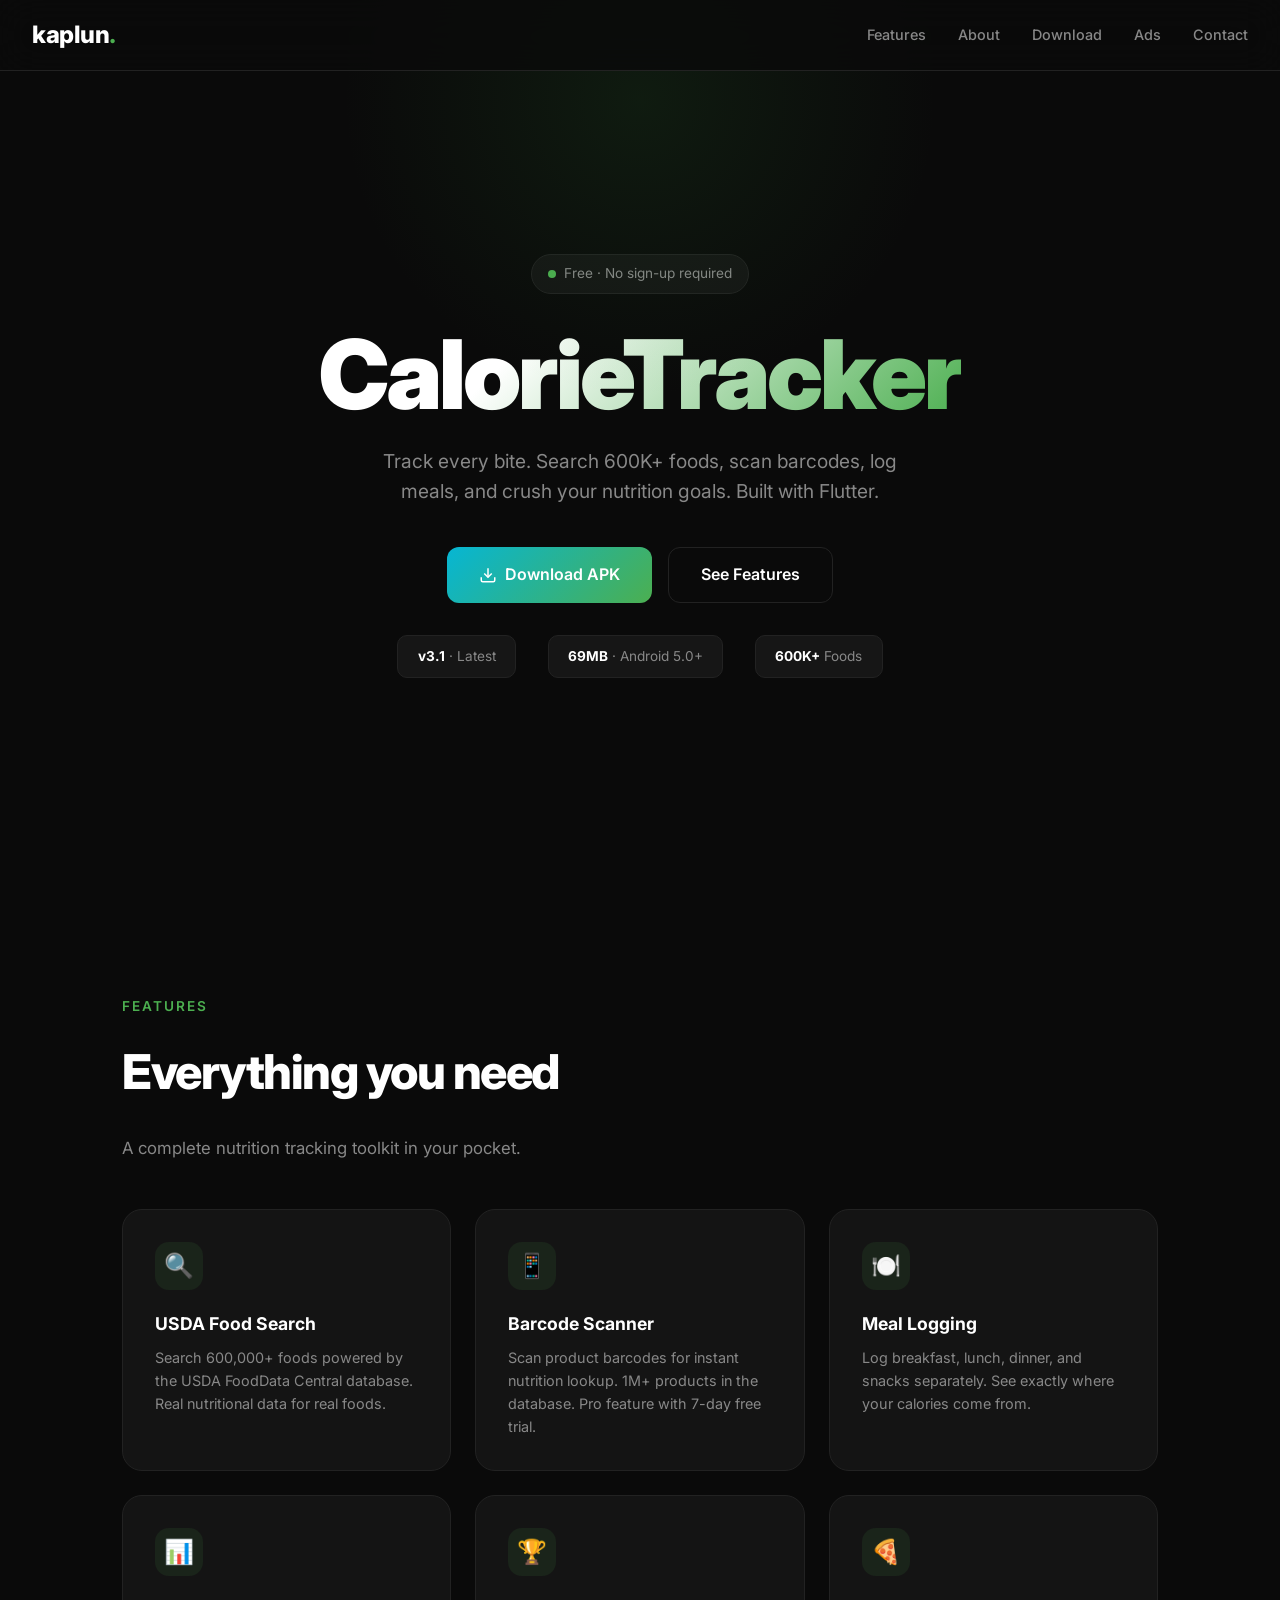
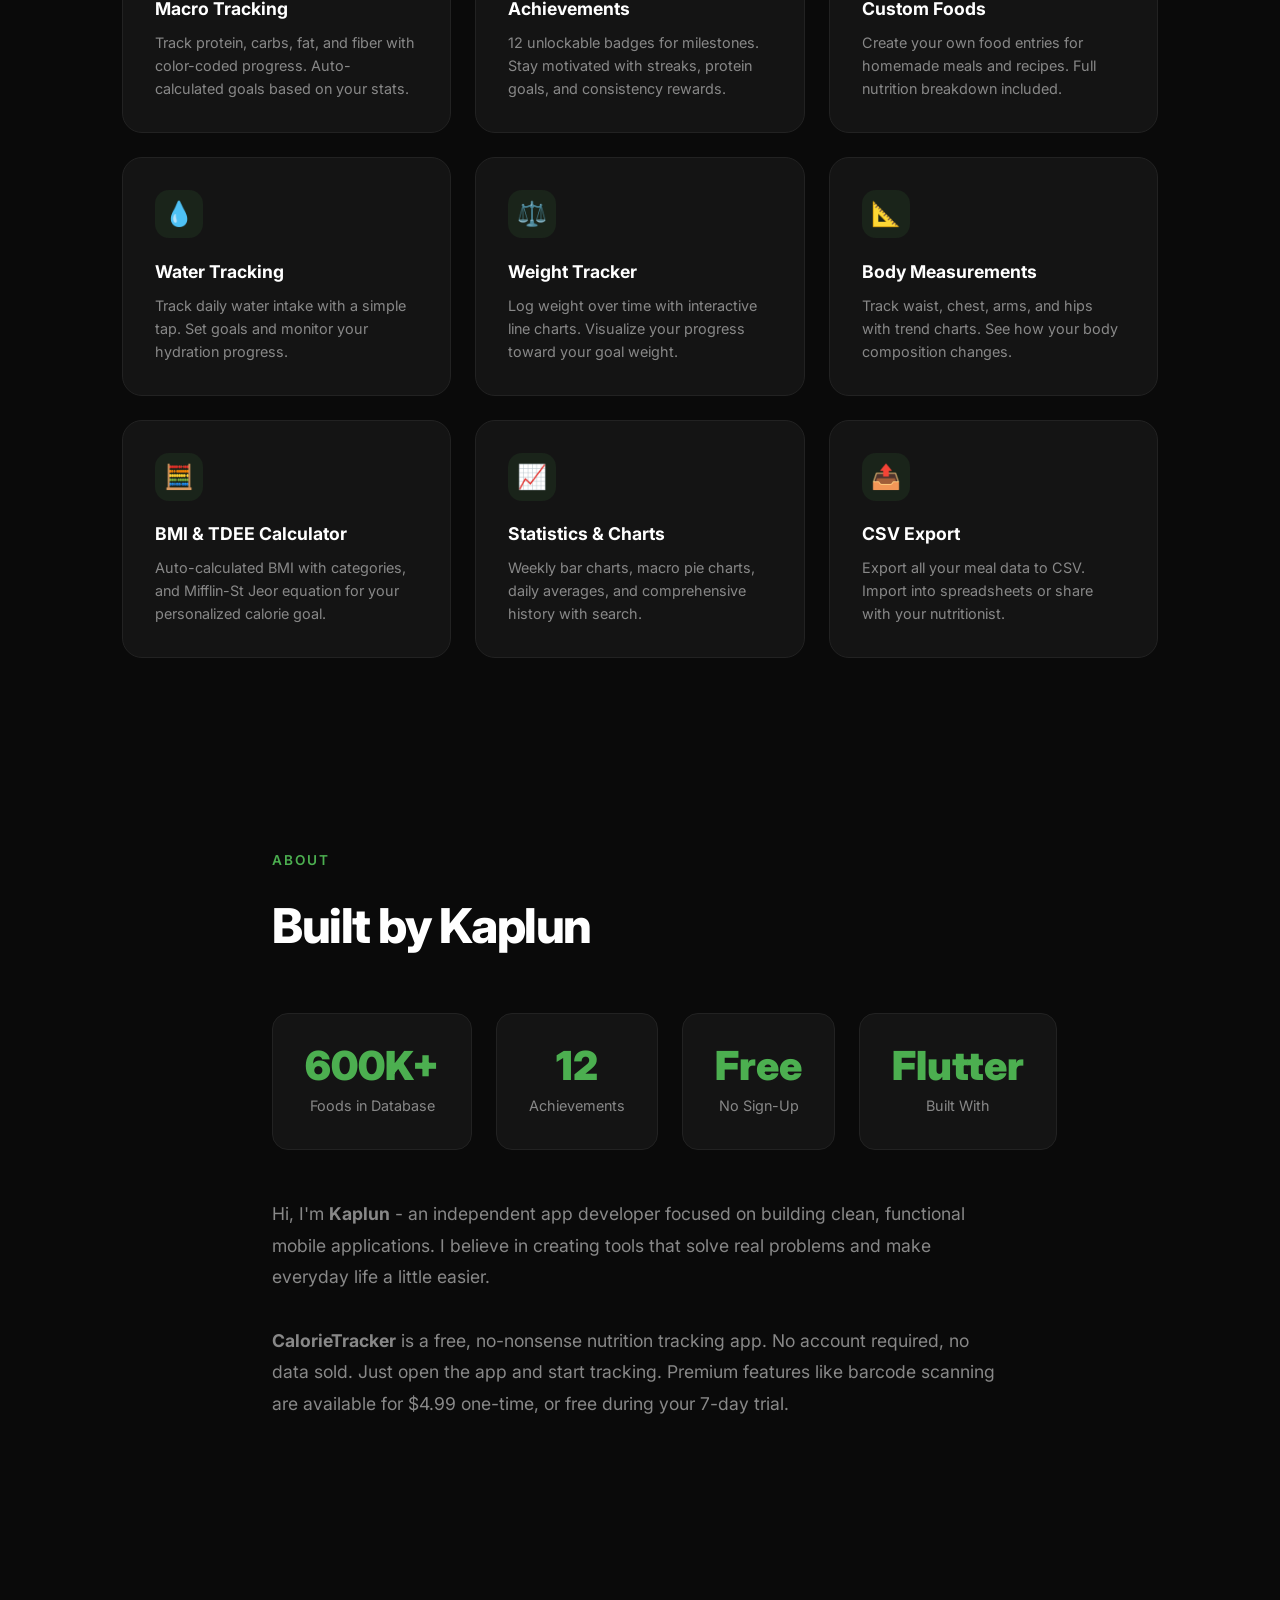
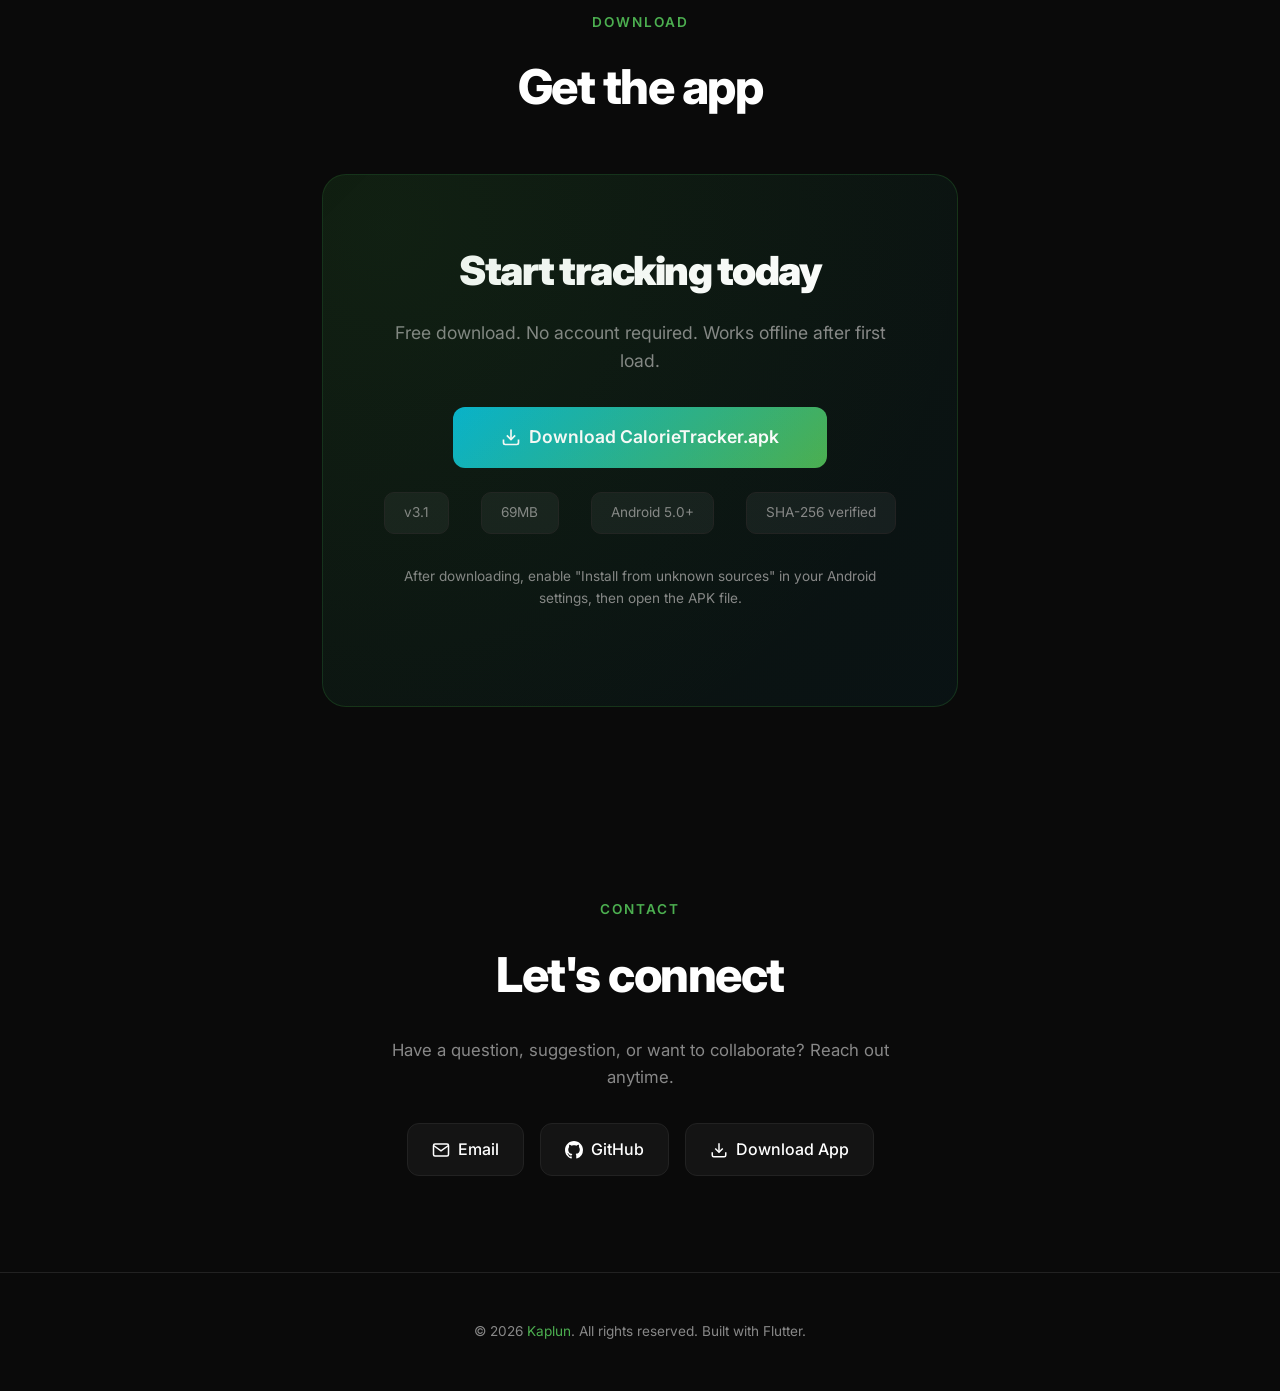
==== index.html @ 1091f4f9 "Add 5 animated ads: calorie ring, barcode scanner, food search, macros, full promo" ====
<!DOCTYPE html>
<html lang="en">
<head>
  <meta charset="UTF-8">
  <meta name="viewport" content="width=device-width, initial-scale=1.0">
  <title>CalorieTracker - Free Nutrition Tracker App</title>
  <meta name="description" content="Free calorie and nutrition tracking app. Search 600K+ foods, scan barcodes, log meals, track macros, and hit your fitness goals. Built with Flutter.">
  <meta name="keywords" content="calorie tracker, nutrition app, food tracker, macro tracker, fitness app, weight loss, USDA foods, barcode scanner">
  <meta property="og:title" content="CalorieTracker - Free Nutrition Tracker App">
  <meta property="og:description" content="Track every bite. Search 600K+ foods, scan barcodes, log meals, and hit your goals.">
  <meta property="og:type" content="website">
  <meta property="og:image" content="https://danielkaplun898-creator.github.io/og-image.png">
  <link rel="preconnect" href="https://fonts.googleapis.com">
  <link href="https://fonts.googleapis.com/css2?family=Inter:wght@300;400;500;600;700;800;900&display=swap" rel="stylesheet">
  <style>
    *, *::before, *::after { margin: 0; padding: 0; box-sizing: border-box; }
    :root { --green: #2E7D32; --green-light: #4CAF50; --bg: #0a0a0a; --bg-card: #141414; --text: #fff; --text-muted: #888; --border: #222; --cyan: #06B6D4; --amber: #F59E0B; --red: #EF4444; --purple: #8B5CF6; }
    html { scroll-behavior: smooth; }
    body { font-family: 'Inter', sans-serif; background: var(--bg); color: var(--text); line-height: 1.6; overflow-x: hidden; }
    nav { position: fixed; top: 0; width: 100%; z-index: 100; padding: 1rem 2rem; display: flex; justify-content: space-between; align-items: center; backdrop-filter: blur(20px); background: rgba(10,10,10,0.8); border-bottom: 1px solid var(--border); }
    .logo { font-size: 1.5rem; font-weight: 800; letter-spacing: -0.5px; color: var(--text); text-decoration: none; }
    .logo span { color: var(--green-light); }
    nav ul { list-style: none; display: flex; gap: 2rem; }
    nav ul a { color: var(--text-muted); text-decoration: none; font-size: 0.9rem; font-weight: 500; transition: color 0.2s; }
    nav ul a:hover { color: var(--text); }
    .hero { min-height: 100vh; display: flex; flex-direction: column; justify-content: center; align-items: center; text-align: center; padding: 6rem 2rem 4rem; position: relative; }
    .hero::before { content: ''; position: absolute; top: -200px; left: 50%; transform: translateX(-50%); width: 600px; height: 600px; background: radial-gradient(circle, rgba(46,125,50,0.15) 0%, transparent 70%); pointer-events: none; }
    .badge { display: inline-flex; align-items: center; gap: 0.5rem; padding: 0.5rem 1rem; border-radius: 100px; border: 1px solid var(--border); background: var(--bg-card); font-size: 0.85rem; color: var(--text-muted); margin-bottom: 2rem; }
    .badge .dot { width: 8px; height: 8px; background: var(--green-light); border-radius: 50%; animation: pulse 2s infinite; }
    @keyframes pulse { 0%, 100% { opacity: 1; } 50% { opacity: 0.4; } }
    .hero h1 { font-size: clamp(3rem, 8vw, 6rem); font-weight: 900; letter-spacing: -3px; line-height: 1; margin-bottom: 1.5rem; background: linear-gradient(135deg, #fff 30%, var(--green-light) 100%); -webkit-background-clip: text; -webkit-text-fill-color: transparent; background-clip: text; }
    .hero p { font-size: 1.2rem; color: var(--text-muted); max-width: 550px; margin-bottom: 2.5rem; }
    .btn-group { display: flex; gap: 1rem; flex-wrap: wrap; justify-content: center; }
    .btn { display: inline-flex; align-items: center; gap: 0.5rem; padding: 0.9rem 2rem; border-radius: 12px; font-size: 1rem; font-weight: 600; text-decoration: none; transition: all 0.2s; cursor: pointer; border: none; }
    .btn-primary { background: var(--green); color: white; }
    .btn-primary:hover { background: var(--green-light); transform: translateY(-2px); box-shadow: 0 8px 30px rgba(46,125,50,0.3); }
    .btn-outline { background: transparent; color: var(--text); border: 1px solid var(--border); }
    .btn-outline:hover { background: var(--bg-card); border-color: var(--text-muted); }
    .btn-cyan { background: linear-gradient(135deg, var(--cyan), var(--green-light)); color: white; }
    .btn-cyan:hover { transform: translateY(-2px); box-shadow: 0 8px 30px rgba(6,182,212,0.3); }
    section { padding: 6rem 2rem; }
    .section-title { font-size: 0.85rem; font-weight: 600; text-transform: uppercase; letter-spacing: 2px; color: var(--green-light); margin-bottom: 1rem; }
    .section-heading { font-size: clamp(2rem, 5vw, 3rem); font-weight: 800; letter-spacing: -1.5px; margin-bottom: 1.5rem; }
    .section-desc { color: var(--text-muted); max-width: 600px; font-size: 1.05rem; }
    #features { max-width: 1100px; margin: 0 auto; }
    .features-grid { display: grid; grid-template-columns: repeat(auto-fit, minmax(280px, 1fr)); gap: 1.5rem; margin-top: 3rem; }
    .feature-card { background: var(--bg-card); border: 1px solid var(--border); border-radius: 20px; padding: 2rem; transition: all 0.3s; position: relative; overflow: hidden; }
    .feature-card:hover { border-color: var(--green); transform: translateY(-4px); box-shadow: 0 20px 40px rgba(0,0,0,0.3); }
    .feature-card::before { content: ''; position: absolute; top: 0; left: 0; right: 0; height: 3px; background: linear-gradient(90deg, var(--green), var(--cyan)); opacity: 0; transition: opacity 0.3s; }
    .feature-card:hover::before { opacity: 1; }
    .feature-icon { width: 48px; height: 48px; background: rgba(76,175,80,0.1); border-radius: 14px; display: flex; align-items: center; justify-content: center; font-size: 24px; margin-bottom: 1.2rem; }
    .feature-card h3 { font-size: 1.1rem; font-weight: 700; margin-bottom: 0.5rem; }
    .feature-card p { color: var(--text-muted); font-size: 0.9rem; line-height: 1.6; }
    .app-card { display: grid; grid-template-columns: 1fr 1fr; gap: 4rem; align-items: center; margin-top: 3rem; max-width: 1100px; margin-left: auto; margin-right: auto; }
    .app-info h3 { font-size: 2.2rem; font-weight: 800; letter-spacing: -1px; margin-bottom: 1rem; }
    .app-info p { color: var(--text-muted); margin-bottom: 1.5rem; font-size: 1.05rem; line-height: 1.7; }
    .feature-list { list-style: none; margin-bottom: 2rem; }
    .feature-list li { display: flex; align-items: center; gap: 0.75rem; padding: 0.5rem 0; color: var(--text-muted); font-size: 0.95rem; }
    .feature-list li .check { width: 22px; height: 22px; background: rgba(46,125,50,0.15); border-radius: 6px; display: flex; align-items: center; justify-content: center; color: var(--green-light); font-size: 0.75rem; flex-shrink: 0; }
    .app-mockup { background: var(--bg-card); border: 1px solid var(--border); border-radius: 24px; padding: 2rem; display: flex; justify-content: center; align-items: center; min-height: 400px; position: relative; overflow: hidden; }
    .phone-frame { width: 220px; height: 440px; background: #1a1a1a; border-radius: 28px; border: 3px solid #333; padding: 12px; position: relative; overflow: hidden; }
    .phone-screen { width: 100%; height: 100%; background: linear-gradient(160deg, #0d2818 0%, #050A0F 100%); border-radius: 18px; display: flex; flex-direction: column; padding: 16px 14px; overflow: hidden; }
    .phone-header { text-align: center; margin-bottom: 12px; }
    .phone-header .greeting { font-size: 10px; color: #888; }
    .phone-header .title { font-size: 16px; font-weight: 800; margin-top: 2px; }
    .phone-ring { width: 110px; height: 110px; border-radius: 50%; border: 8px solid #2a2a2a; border-top-color: var(--green-light); border-right-color: var(--green-light); margin: 0 auto 12px; display: flex; flex-direction: column; align-items: center; justify-content: center; position: relative; }
    .phone-ring::after { content: ''; position: absolute; inset: -8px; border-radius: 50%; border: 8px solid transparent; border-top-color: var(--green); border-right-color: var(--green); transform: rotate(45deg); }
    .ring-cal { font-size: 22px; font-weight: 900; color: white; }
    .ring-label { font-size: 8px; color: #888; }
    .phone-macros { display: flex; gap: 6px; margin-bottom: 12px; }
    .macro-pill { flex: 1; background: rgba(255,255,255,0.06); border-radius: 10px; padding: 8px 6px; text-align: center; backdrop-filter: blur(10px); }
    .macro-pill .val { font-size: 13px; font-weight: 700; }
    .macro-pill .lbl { font-size: 7px; color: #888; margin-top: 2px; }
    .macro-pill.protein .val { color: #4FC3F7; }
    .macro-pill.carbs .val { color: #FFB74D; }
    .macro-pill.fat .val { color: #EF5350; }
    .phone-meals { flex: 1; display: flex; flex-direction: column; gap: 6px; }
    .meal-item { background: rgba(255,255,255,0.06); border-radius: 10px; padding: 8px 10px; display: flex; justify-content: space-between; align-items: center; backdrop-filter: blur(10px); }
    .meal-item .meal-name { font-size: 10px; font-weight: 600; }
    .meal-item .meal-cal { font-size: 10px; color: #888; }
    .meal-item .meal-icon { font-size: 12px; margin-right: 6px; }
    #about { max-width: 800px; margin: 0 auto; }
    .about-grid { display: grid; grid-template-columns: repeat(4, 1fr); gap: 1.5rem; margin-top: 3rem; }
    .stat-card { background: var(--bg-card); border: 1px solid var(--border); border-radius: 16px; padding: 2rem; text-align: center; }
    .stat-card .number { font-size: 2.5rem; font-weight: 900; color: var(--green-light); line-height: 1; }
    .stat-card .label { color: var(--text-muted); font-size: 0.9rem; margin-top: 0.5rem; }
    .about-text { margin-top: 3rem; color: var(--text-muted); font-size: 1.1rem; line-height: 1.8; }
    #download { text-align: center; max-width: 700px; margin: 0 auto; }
    .download-card { background: linear-gradient(135deg, rgba(46,125,50,0.1), rgba(6,182,212,0.05)); border: 1px solid rgba(46,125,50,0.3); border-radius: 24px; padding: 4rem 3rem; margin-top: 3rem; position: relative; overflow: hidden; }
    .download-card::before { content: ''; position: absolute; top: -50%; left: -50%; width: 200%; height: 200%; background: radial-gradient(circle at 30% 30%, rgba(46,125,50,0.1), transparent 50%); pointer-events: none; }
    .download-card h2 { font-size: 2.5rem; font-weight: 900; letter-spacing: -1.5px; margin-bottom: 1rem; }
    .download-card p { color: var(--text-muted); font-size: 1.1rem; margin-bottom: 2rem; max-width: 500px; margin-left: auto; margin-right: auto; }
    .version-info { display: flex; gap: 2rem; justify-content: center; margin-top: 2rem; flex-wrap: wrap; }
    .version-tag { background: rgba(255,255,255,0.05); border: 1px solid var(--border); border-radius: 10px; padding: 0.6rem 1.2rem; font-size: 0.85rem; color: var(--text-muted); }
    .version-tag strong { color: var(--text); }
    #contact { max-width: 600px; margin: 0 auto; text-align: center; }
    .contact-links { display: flex; gap: 1rem; justify-content: center; margin-top: 2rem; flex-wrap: wrap; }
    .contact-link { display: inline-flex; align-items: center; gap: 0.5rem; padding: 0.8rem 1.5rem; background: var(--bg-card); border: 1px solid var(--border); border-radius: 12px; color: var(--text); text-decoration: none; font-weight: 500; transition: all 0.2s; }
    .contact-link:hover { background: var(--bg-card-hover); border-color: var(--green); transform: translateY(-2px); }
    footer { text-align: center; padding: 3rem 2rem; border-top: 1px solid var(--border); color: var(--text-muted); font-size: 0.85rem; }
    footer a { color: var(--green-light); text-decoration: none; }
    @media (max-width: 768px) { nav ul { display: none; } .app-card { grid-template-columns: 1fr; gap: 2rem; } .about-grid { grid-template-columns: repeat(2, 1fr); } .features-grid { grid-template-columns: 1fr; } }
  </style>
</head>
<body>
  <nav>
    <a href="#" class="logo">kaplun<span>.</span></a>
    <ul>
      <li><a href="#features">Features</a></li>
      <li><a href="#about">About</a></li>
      <li><a href="#download">Download</a></li>
      <li><a href="ads.html">Ads</a></li>
      <li><a href="#contact">Contact</a></li>
    </ul>
  </nav>

  <section class="hero">
    <div class="badge">
      <span class="dot"></span>
      Free &middot; No sign-up required
    </div>
    <h1>CalorieTracker</h1>
    <p>Track every bite. Search 600K+ foods, scan barcodes, log meals, and crush your nutrition goals. Built with Flutter.</p>
    <div class="btn-group">
      <a href="CalorieTracker.apk" class="btn btn-cyan">
        <svg width="18" height="18" fill="none" stroke="currentColor" stroke-width="2" viewBox="0 0 24 24"><path d="M21 15v4a2 2 0 01-2 2H5a2 2 0 01-2-2v-4"/><polyline points="7 10 12 15 17 10"/><line x1="12" y1="15" x2="12" y2="3"/></svg>
        Download APK
      </a>
      <a href="#features" class="btn btn-outline">See Features</a>
    </div>
    <div class="version-info">
      <div class="version-tag"><strong>v3.1</strong> &middot; Latest</div>
      <div class="version-tag"><strong>69MB</strong> &middot; Android 5.0+</div>
      <div class="version-tag"><strong>600K+</strong> Foods</div>
    </div>
  </section>

  <section id="features">
    <div class="section-title">Features</div>
    <div class="section-heading">Everything you need</div>
    <div class="section-desc">A complete nutrition tracking toolkit in your pocket.</div>

    <div class="features-grid">
      <div class="feature-card">
        <div class="feature-icon">🔍</div>
        <h3>USDA Food Search</h3>
        <p>Search 600,000+ foods powered by the USDA FoodData Central database. Real nutritional data for real foods.</p>
      </div>
      <div class="feature-card">
        <div class="feature-icon">📱</div>
        <h3>Barcode Scanner</h3>
        <p>Scan product barcodes for instant nutrition lookup. 1M+ products in the database. Pro feature with 7-day free trial.</p>
      </div>
      <div class="feature-card">
        <div class="feature-icon">🍽️</div>
        <h3>Meal Logging</h3>
        <p>Log breakfast, lunch, dinner, and snacks separately. See exactly where your calories come from.</p>
      </div>
      <div class="feature-card">
        <div class="feature-icon">📊</div>
        <h3>Macro Tracking</h3>
        <p>Track protein, carbs, fat, and fiber with color-coded progress. Auto-calculated goals based on your stats.</p>
      </div>
      <div class="feature-card">
        <div class="feature-icon">🏆</div>
        <h3>Achievements</h3>
        <p>12 unlockable badges for milestones. Stay motivated with streaks, protein goals, and consistency rewards.</p>
      </div>
      <div class="feature-card">
        <div class="feature-icon">🍕</div>
        <h3>Custom Foods</h3>
        <p>Create your own food entries for homemade meals and recipes. Full nutrition breakdown included.</p>
      </div>
      <div class="feature-card">
        <div class="feature-icon">💧</div>
        <h3>Water Tracking</h3>
        <p>Track daily water intake with a simple tap. Set goals and monitor your hydration progress.</p>
      </div>
      <div class="feature-card">
        <div class="feature-icon">⚖️</div>
        <h3>Weight Tracker</h3>
        <p>Log weight over time with interactive line charts. Visualize your progress toward your goal weight.</p>
      </div>
      <div class="feature-card">
        <div class="feature-icon">📐</div>
        <h3>Body Measurements</h3>
        <p>Track waist, chest, arms, and hips with trend charts. See how your body composition changes.</p>
      </div>
      <div class="feature-card">
        <div class="feature-icon">🧮</div>
        <h3>BMI & TDEE Calculator</h3>
        <p>Auto-calculated BMI with categories, and Mifflin-St Jeor equation for your personalized calorie goal.</p>
      </div>
      <div class="feature-card">
        <div class="feature-icon">📈</div>
        <h3>Statistics & Charts</h3>
        <p>Weekly bar charts, macro pie charts, daily averages, and comprehensive history with search.</p>
      </div>
      <div class="feature-card">
        <div class="feature-icon">📤</div>
        <h3>CSV Export</h3>
        <p>Export all your meal data to CSV. Import into spreadsheets or share with your nutritionist.</p>
      </div>
    </div>
  </section>

  <section id="about">
    <div class="section-title">About</div>
    <div class="section-heading">Built by Kaplun</div>

    <div class="about-grid">
      <div class="stat-card">
        <div class="number">600K+</div>
        <div class="label">Foods in Database</div>
      </div>
      <div class="stat-card">
        <div class="number">12</div>
        <div class="label">Achievements</div>
      </div>
      <div class="stat-card">
        <div class="number">Free</div>
        <div class="label">No Sign-Up</div>
      </div>
      <div class="stat-card">
        <div class="number">Flutter</div>
        <div class="label">Built With</div>
      </div>
    </div>

    <div class="about-text">
      <p>Hi, I'm <strong>Kaplun</strong> - an independent app developer focused on building clean, functional mobile applications. I believe in creating tools that solve real problems and make everyday life a little easier.</p>
      <br>
      <p><strong>CalorieTracker</strong> is a free, no-nonsense nutrition tracking app. No account required, no data sold. Just open the app and start tracking. Premium features like barcode scanning are available for $4.99 one-time, or free during your 7-day trial.</p>
    </div>
  </section>

  <section id="download">
    <div class="section-title">Download</div>
    <div class="section-heading">Get the app</div>

    <div class="download-card">
      <h2>Start tracking today</h2>
      <p>Free download. No account required. Works offline after first load.</p>
      <div class="btn-group" style="justify-content: center;">
        <a href="CalorieTracker.apk" class="btn btn-cyan" style="font-size: 1.1rem; padding: 1rem 3rem;">
          <svg width="20" height="20" fill="none" stroke="currentColor" stroke-width="2" viewBox="0 0 24 24"><path d="M21 15v4a2 2 0 01-2 2H5a2 2 0 01-2-2v-4"/><polyline points="7 10 12 15 17 10"/><line x1="12" y1="15" x2="12" y2="3"/></svg>
          Download CalorieTracker.apk
        </a>
      </div>
      <div class="version-info" style="margin-top: 1.5rem;">
        <div class="version-tag">v3.1</div>
        <div class="version-tag">69MB</div>
        <div class="version-tag">Android 5.0+</div>
        <div class="version-tag">SHA-256 verified</div>
      </div>
      <p style="margin-top: 2rem; font-size: 0.85rem;">After downloading, enable "Install from unknown sources" in your Android settings, then open the APK file.</p>
    </div>
  </section>

  <section id="contact">
    <div class="section-title">Contact</div>
    <div class="section-heading">Let's connect</div>
    <div class="section-desc" style="margin: 0 auto 1rem;">Have a question, suggestion, or want to collaborate? Reach out anytime.</div>

    <div class="contact-links">
      <a href="mailto:hello@kaplun.dev" class="contact-link">
        <svg width="18" height="18" fill="none" stroke="currentColor" stroke-width="2" viewBox="0 0 24 24"><path d="M4 4h16c1.1 0 2 .9 2 2v12c0 1.1-.9 2-2 2H4c-1.1 0-2-.9-2-2V6c0-1.1.9-2 2-2z"/><polyline points="22,6 12,13 2,6"/></svg>
        Email
      </a>
      <a href="https://github.com/danielkaplun898-creator/danielkaplun898-creator.github.io" class="contact-link" target="_blank">
        <svg width="18" height="18" fill="currentColor" viewBox="0 0 24 24"><path d="M12 0C5.37 0 0 5.37 0 12c0 5.31 3.435 9.795 8.205 11.385.6.105.825-.255.825-.57 0-.285-.015-1.23-.015-2.235-3.015.555-3.795-.735-4.035-1.41-.135-.345-.72-1.41-1.23-1.695-.42-.225-1.02-.78-.015-.795.945-.015 1.62.87 1.845 1.23 1.08 1.815 2.805 1.305 3.495.99.105-.78.42-1.305.765-1.605-2.67-.3-5.46-1.335-5.46-5.925 0-1.305.465-2.385 1.23-3.225-.12-.3-.54-1.53.12-3.18 0 0 1.005-.315 3.3 1.23.96-.27 1.98-.405 3-.405s2.04.135 3 .405c2.295-1.56 3.3-1.23 3.3-1.23.66 1.65.24 2.88.12 3.18.765.84 1.23 1.905 1.23 3.225 0 4.605-2.805 5.625-5.475 5.925.435.375.81 1.095.81 2.22 0 1.605-.015 2.895-.015 3.3 0 .315.225.69.825.57A12.02 12.02 0 0024 12c0-6.63-5.37-12-12-12z"/></svg>
        GitHub
      </a>
      <a href="CalorieTracker.apk" class="contact-link">
        <svg width="18" height="18" fill="none" stroke="currentColor" stroke-width="2" viewBox="0 0 24 24"><path d="M21 15v4a2 2 0 01-2 2H5a2 2 0 01-2-2v-4"/><polyline points="7 10 12 15 17 10"/><line x1="12" y1="15" x2="12" y2="3"/></svg>
        Download App
      </a>
    </div>
  </section>

  <footer>
    <p>&copy; 2026 <a href="#">Kaplun</a>. All rights reserved. Built with Flutter.</p>
  </footer>

  <script>
    document.querySelectorAll('a[href^="#"]').forEach(anchor => {
      anchor.addEventListener('click', function (e) {
        e.preventDefault();
        document.querySelector(this.getAttribute('href')).scrollIntoView({ behavior: 'smooth' });
      });
    });
    const observer = new IntersectionObserver((entries) => {
      entries.forEach(entry => {
        if (entry.isIntersecting) {
          entry.target.style.opacity = '1';
          entry.target.style.transform = 'translateY(0)';
        }
      });
    }, { threshold: 0.1 });
    document.querySelectorAll('.feature-card, .app-card, .stat-card, .about-text, .download-card, .contact-links').forEach(el => {
      el.style.opacity = '0';
      el.style.transform = 'translateY(30px)';
      el.style.transition = 'all 0.6s ease-out';
      observer.observe(el);
    });
  </script>
</body>
</html>
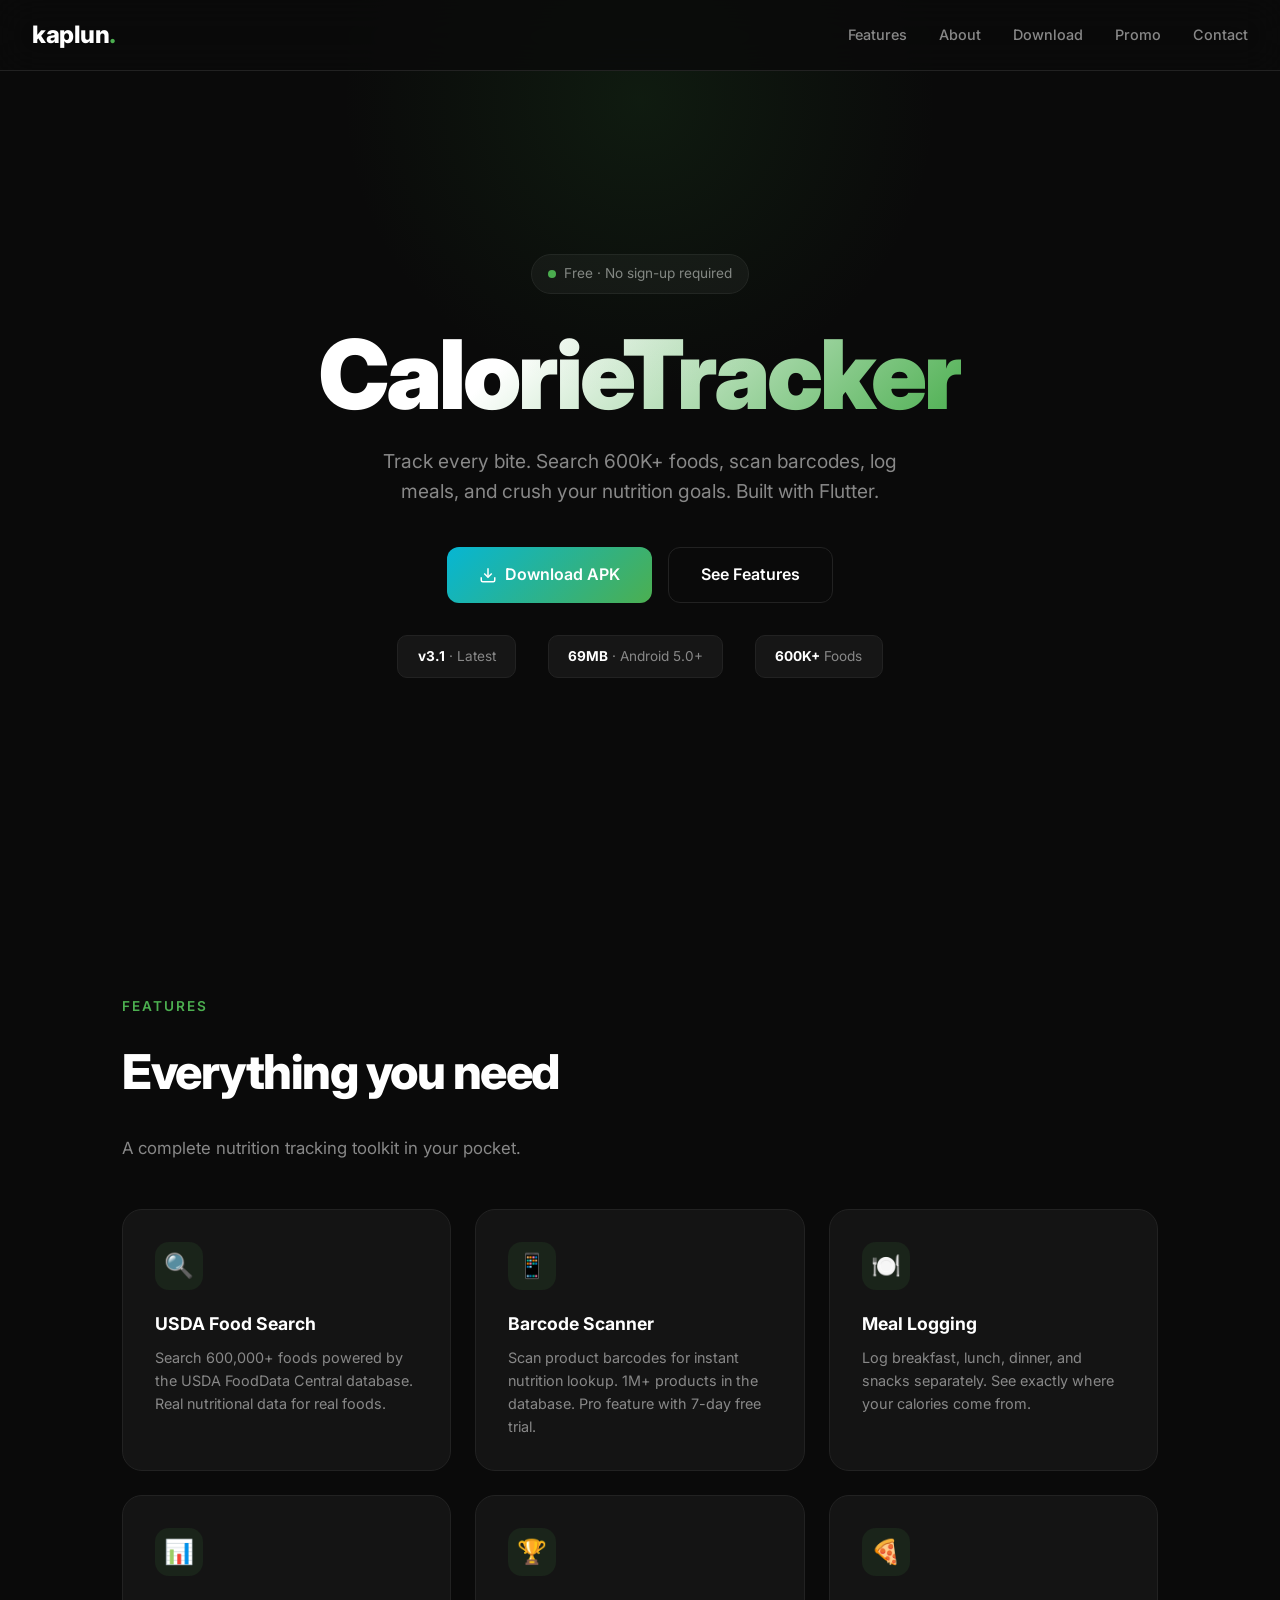
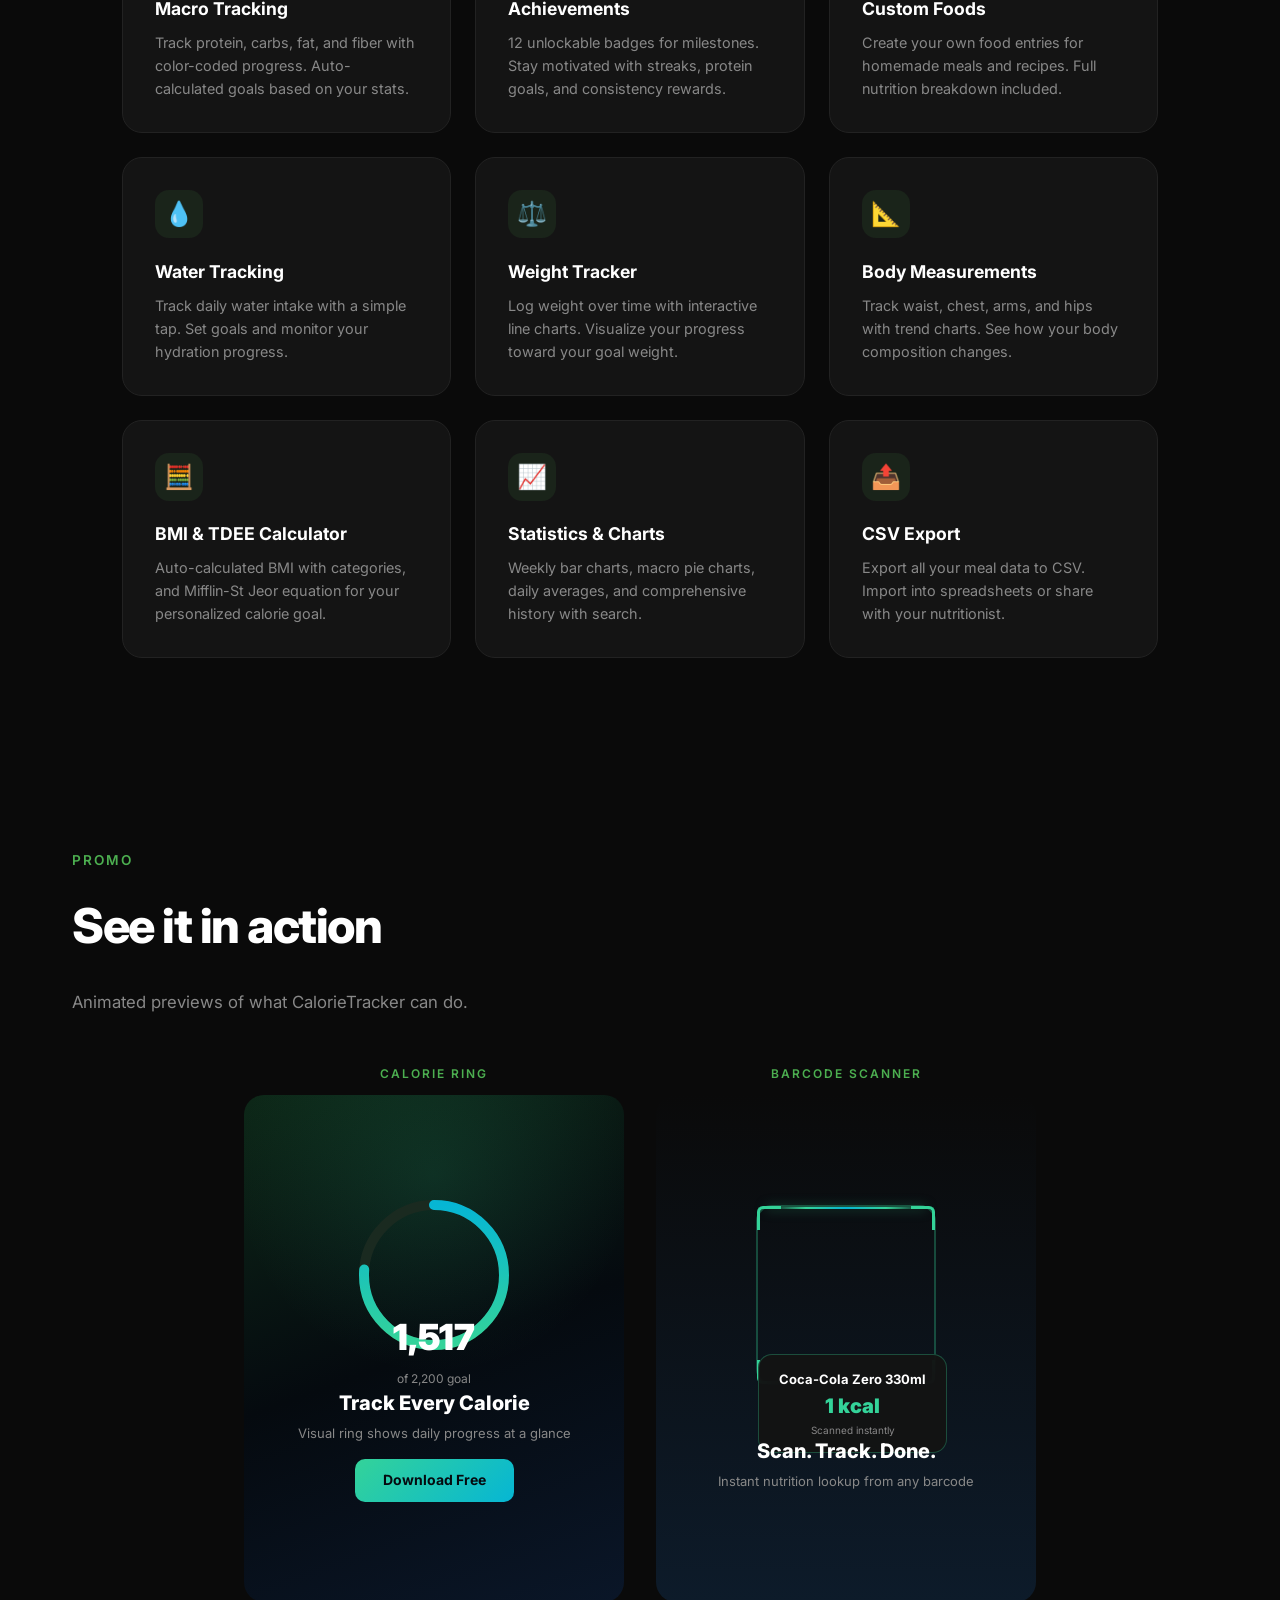
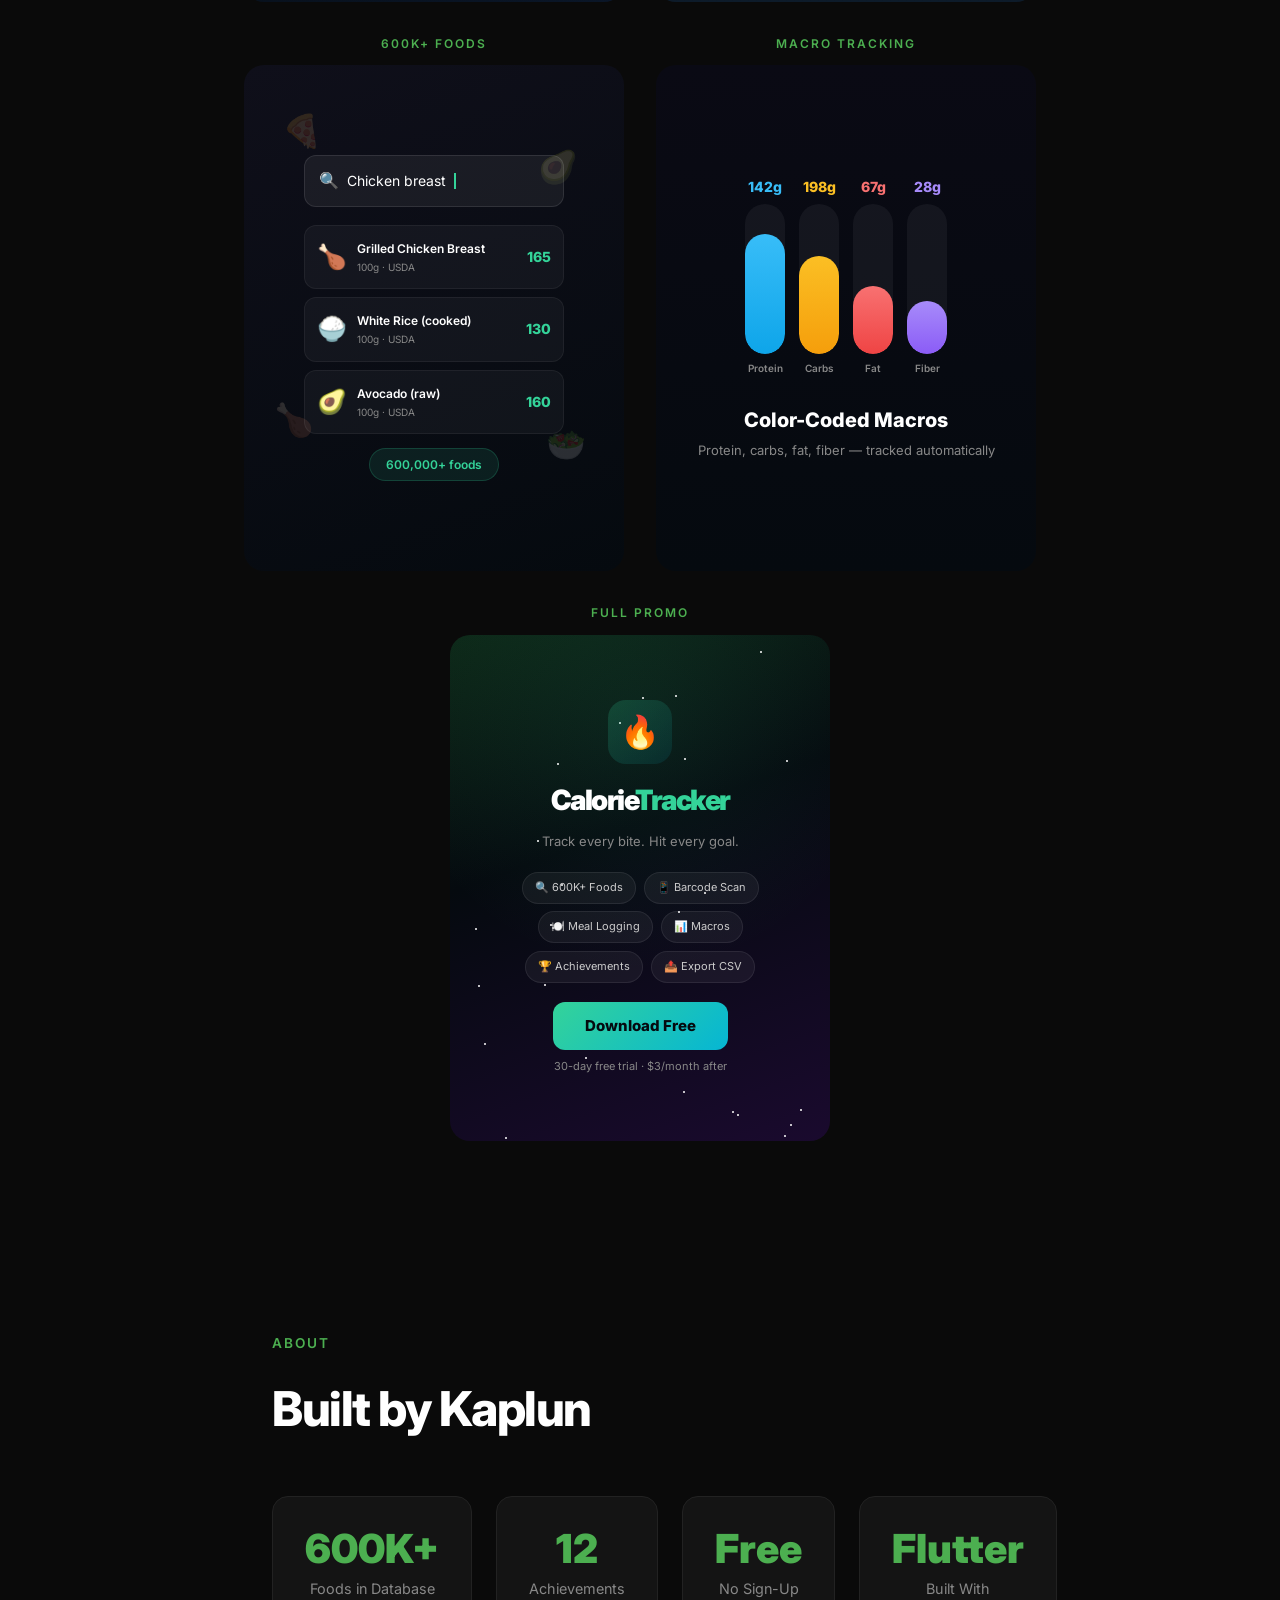
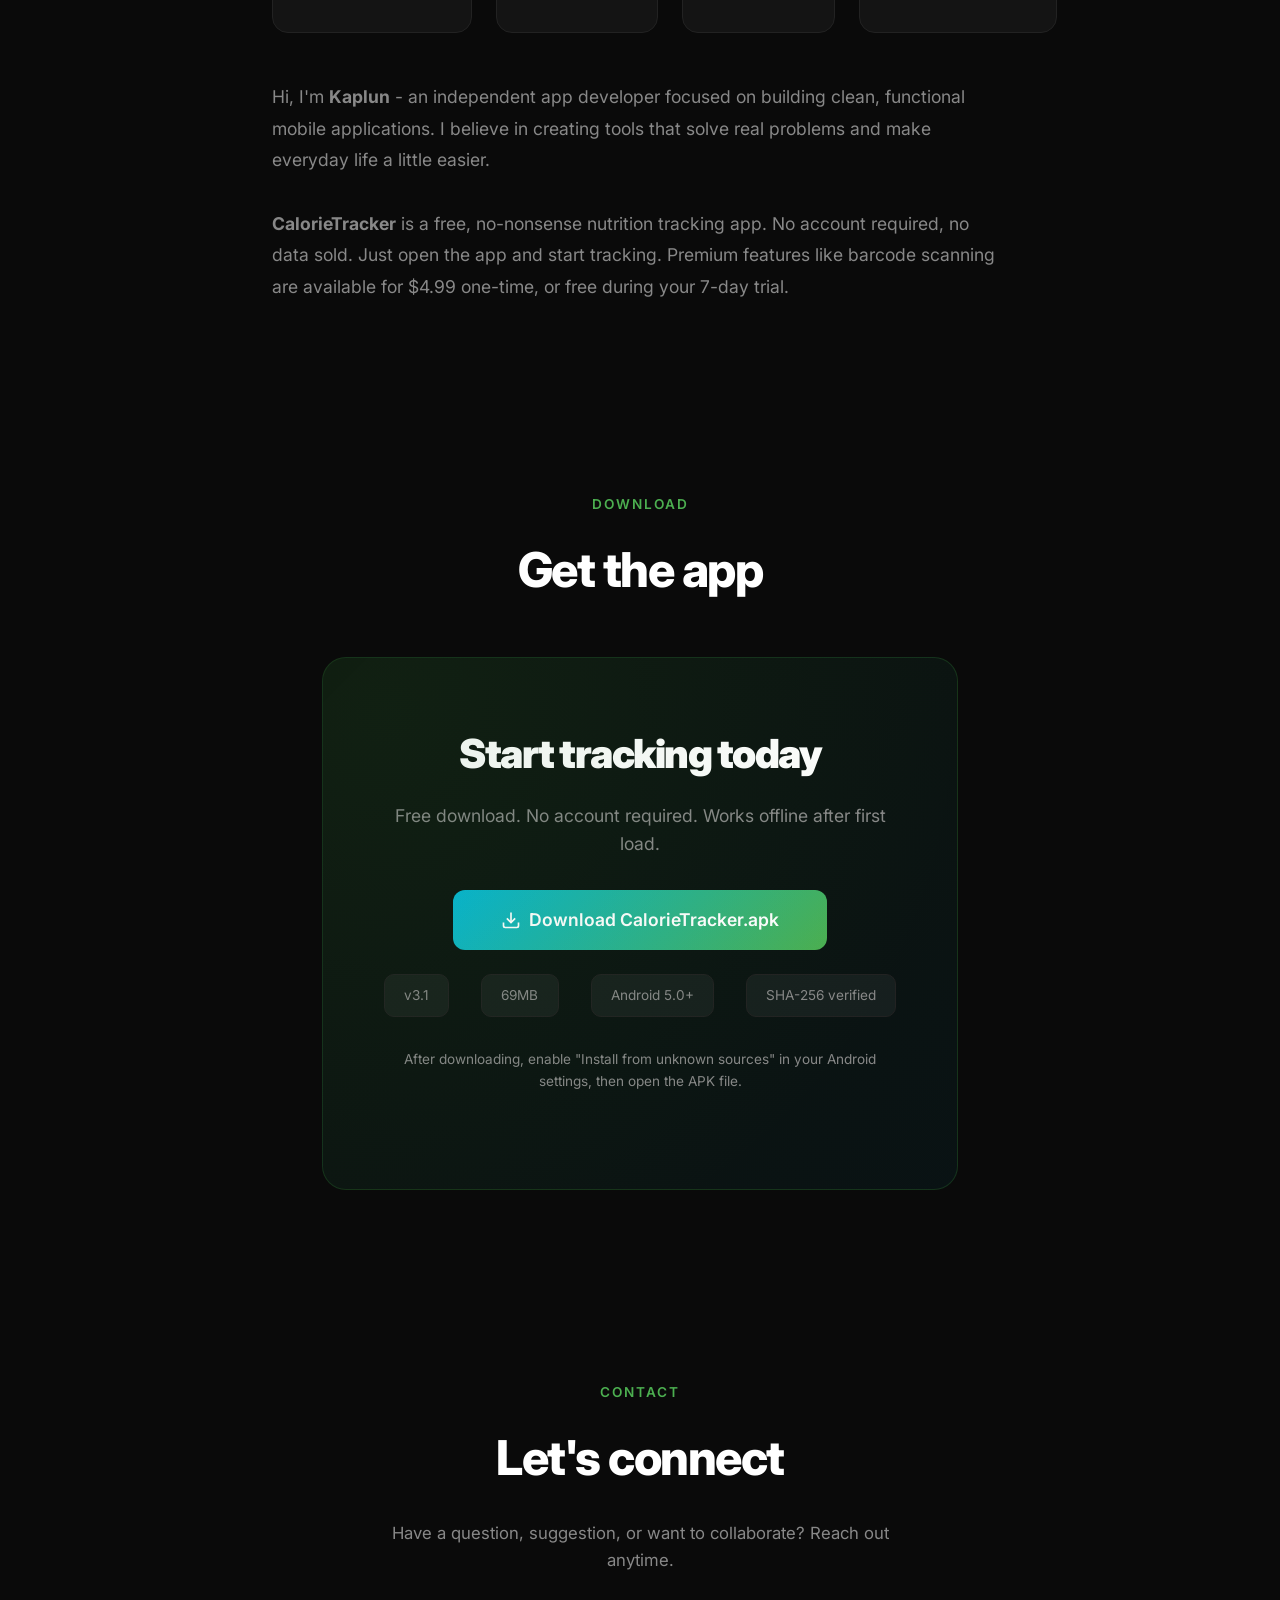
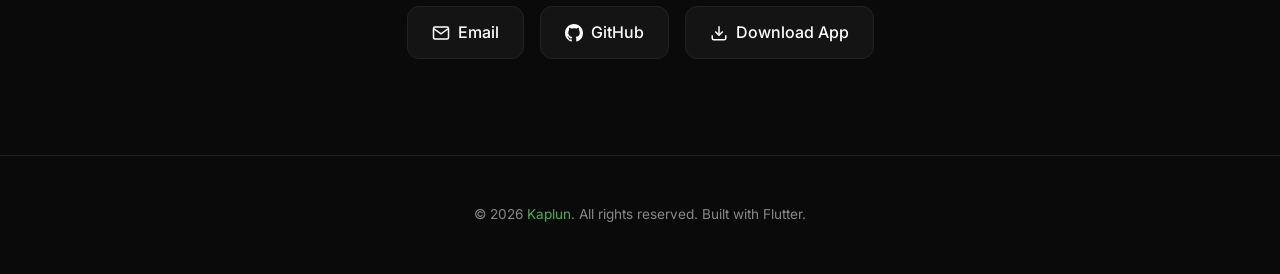
==== commit dd4f0051: "Add 5 animated ads inline: calorie ring, barcode scanner, food search, macros, promo" ====
--- a/index.html
+++ b/index.html
@@ -99,7 +99,118 @@
     .contact-link:hover { background: var(--bg-card-hover); border-color: var(--green); transform: translateY(-2px); }
     footer { text-align: center; padding: 3rem 2rem; border-top: 1px solid var(--border); color: var(--text-muted); font-size: 0.85rem; }
     footer a { color: var(--green-light); text-decoration: none; }
-    @media (max-width: 768px) { nav ul { display: none; } .app-card { grid-template-columns: 1fr; gap: 2rem; } .about-grid { grid-template-columns: repeat(2, 1fr); } .features-grid { grid-template-columns: 1fr; } }
+    @media (max-width: 768px) { nav ul { display: none; } .app-card { grid-template-columns: 1fr; gap: 2rem; } .about-grid { grid-template-columns: repeat(2, 1fr); } .features-grid { grid-template-columns: 1fr; } .ads-showcase { flex-direction: column; } .ad-cell { width: 100%; max-width: 400px; } }
+
+    /* Ad showcase */
+    #ads { max-width: 1200px; margin: 0 auto; }
+    .ads-showcase { display: flex; gap: 2rem; justify-content: center; flex-wrap: wrap; margin-top: 3rem; }
+    .ad-cell { width: 380px; flex-shrink: 0; }
+    .ad-cell-label { font-size: 0.75rem; font-weight: 600; text-transform: uppercase; letter-spacing: 2px; color: var(--green-light); margin-bottom: 0.75rem; text-align: center; }
+
+    /* Ring Ad */
+    .ring-ad { width: 100%; aspect-ratio: 3/4; background: linear-gradient(160deg, #0d2818 0%, #050A0F 50%, #0a1628 100%); border-radius: 20px; display: flex; flex-direction: column; align-items: center; justify-content: center; position: relative; overflow: hidden; }
+    .ring-ad::before { content: ''; position: absolute; top: -120px; left: 50%; transform: translateX(-50%); width: 400px; height: 400px; background: radial-gradient(circle, rgba(52,211,153,0.12) 0%, transparent 70%); animation: ad-glow 3s ease-in-out infinite; }
+    @keyframes ad-glow { 0%,100% { transform: translateX(-50%) scale(1); opacity: .6; } 50% { transform: translateX(-50%) scale(1.1); opacity: 1; } }
+    .ring-svg { width: 160px; height: 160px; transform: rotate(-90deg); margin-bottom: 16px; }
+    .ring-bg-circle { fill: none; stroke: #1a2a20; stroke-width: 10; }
+    .ring-fg { fill: none; stroke: url(#g1); stroke-width: 10; stroke-linecap: round; stroke-dasharray: 440; stroke-dashoffset: 440; animation: ring-draw 2s ease-out .5s forwards; }
+    @keyframes ring-draw { to { stroke-dashoffset: 105; } }
+    .ring-inner { position: absolute; top: 50%; left: 50%; transform: translate(-50%,-50%); text-align: center; }
+    .ring-num { font-size: 36px; font-weight: 900; color: #fff; }
+    .ring-sub { font-size: 12px; color: #888; margin-top: 2px; }
+    .ring-title { font-size: 20px; font-weight: 800; color: #fff; text-align: center; margin-top: 16px; opacity: 0; animation: ufade .6s ease-out 2.2s forwards; }
+    .ring-subtitle { font-size: 13px; color: #888; text-align: center; margin-top: 4px; opacity: 0; animation: ufade .6s ease-out 2.5s forwards; }
+    .ring-cta { margin-top: 16px; padding: 10px 28px; background: linear-gradient(135deg, #34D399, #06B6D4); color: #050A0F; font-weight: 700; font-size: 14px; border: none; border-radius: 10px; cursor: pointer; opacity: 0; animation: ufade .6s ease-out 2.8s forwards; transition: transform .2s, box-shadow .2s; text-decoration: none; display: inline-block; }
+    .ring-cta:hover { transform: scale(1.05); box-shadow: 0 8px 24px rgba(52,211,153,.4); }
+    @keyframes ufade { from { opacity: 0; transform: translateY(12px); } to { opacity: 1; transform: translateY(0); } }
+
+    /* Scanner Ad */
+    .scan-ad { width: 100%; aspect-ratio: 3/4; background: linear-gradient(180deg, #0a0a0a, #0d1b2a); border-radius: 20px; display: flex; flex-direction: column; align-items: center; justify-content: center; position: relative; overflow: hidden; }
+    .scan-frame { width: 180px; height: 180px; border: 2px solid rgba(52,211,153,.3); border-radius: 16px; position: relative; margin-bottom: 20px; }
+    .scan-c { position: absolute; width: 24px; height: 24px; border-color: #34D399; border-style: solid; border-width: 0; }
+    .scan-c.tl { top: -1px; left: -1px; border-top-width: 3px; border-left-width: 3px; border-radius: 6px 0 0 0; }
+    .scan-c.tr { top: -1px; right: -1px; border-top-width: 3px; border-right-width: 3px; border-radius: 0 6px 0 0; }
+    .scan-c.bl { bottom: -1px; left: -1px; border-bottom-width: 3px; border-left-width: 3px; border-radius: 0 0 0 6px; }
+    .scan-c.br { bottom: -1px; right: -1px; border-bottom-width: 3px; border-right-width: 3px; border-radius: 0 0 6px 0; }
+    .scan-beam { position: absolute; top: 0; left: 8px; right: 8px; height: 2px; background: linear-gradient(90deg, transparent, #34D399, #06B6D4, #34D399, transparent); box-shadow: 0 0 12px rgba(52,211,153,.6); animation: scan-move 2s ease-in-out infinite; }
+    @keyframes scan-move { 0% { top: 4px; } 50% { top: calc(100% - 6px); } 100% { top: 4px; } }
+    .scan-popup { position: absolute; bottom: -70px; background: rgba(20,20,20,.95); border: 1px solid rgba(52,211,153,.3); border-radius: 14px; padding: 14px 20px; text-align: center; backdrop-filter: blur(16px); white-space: nowrap; animation: popup-slide .5s ease-out 2s both; }
+    @keyframes popup-slide { from { opacity: 0; transform: translateY(16px) scale(.9); } to { opacity: 1; transform: translateY(0) scale(1); } }
+    .scan-popup .sp-name { font-size: 13px; font-weight: 700; }
+    .scan-popup .sp-cal { font-size: 20px; font-weight: 900; color: #34D399; }
+    .scan-popup .sp-sub { font-size: 10px; color: #888; }
+    .scan-title { font-size: 20px; font-weight: 800; color: #fff; text-align: center; margin-top: 30px; opacity: 0; animation: ufade .6s ease-out 2.8s forwards; }
+    .scan-subtitle { font-size: 13px; color: #888; text-align: center; margin-top: 4px; opacity: 0; animation: ufade .6s ease-out 3s forwards; }
+
+    /* Search Ad */
+    .search-ad { width: 100%; aspect-ratio: 3/4; background: linear-gradient(160deg, #0f0f1a, #050A0F); border-radius: 20px; display: flex; flex-direction: column; align-items: center; justify-content: center; position: relative; overflow: hidden; padding: 24px; }
+    .food-f { position: absolute; font-size: 32px; opacity: 0; animation: food-float 1s ease-out forwards; }
+    @keyframes food-float { from { opacity: 0; transform: translateY(24px) scale(.5); } to { opacity: .15; transform: translateY(0) scale(1); } }
+    .s-bar { width: 100%; max-width: 260px; background: rgba(255,255,255,.06); border: 1px solid rgba(255,255,255,.1); border-radius: 12px; padding: 12px 14px; display: flex; align-items: center; gap: 8px; margin-bottom: 18px; position: relative; z-index: 2; }
+    .s-bar-icon { color: #34D399; font-size: 16px; flex-shrink: 0; }
+    .s-bar-text { font-size: 14px; color: #fff; }
+    .s-cursor { display: inline-block; width: 2px; height: 16px; background: #34D399; animation: blink-c 1s step-end infinite; vertical-align: middle; }
+    @keyframes blink-c { 50% { opacity: 0; } }
+    .s-results { width: 100%; max-width: 260px; display: flex; flex-direction: column; gap: 8px; }
+    .s-item { background: rgba(255,255,255,.04); border: 1px solid rgba(255,255,255,.06); border-radius: 12px; padding: 12px; display: flex; align-items: center; gap: 10px; opacity: 0; animation: s-slide .5s ease-out forwards; }
+    .s-item:nth-child(1) { animation-delay: 2.2s; }
+    .s-item:nth-child(2) { animation-delay: 2.6s; }
+    .s-item:nth-child(3) { animation-delay: 3s; }
+    @keyframes s-slide { from { opacity: 0; transform: translateX(-16px); } to { opacity: 1; transform: translateX(0); } }
+    .s-item-icon { font-size: 24px; }
+    .s-item-info { flex: 1; }
+    .s-item-name { font-size: 12px; font-weight: 600; }
+    .s-item-sub { font-size: 10px; color: #888; margin-top: 1px; }
+    .s-item-cal { font-size: 14px; font-weight: 800; color: #34D399; }
+    .s-badge { margin-top: 14px; padding: 6px 16px; background: rgba(52,211,153,.1); border: 1px solid rgba(52,211,153,.2); border-radius: 100px; font-size: 12px; font-weight: 600; color: #34D399; opacity: 0; animation: ufade .5s ease-out 3.5s forwards; }
+
+    /* Macro Ad */
+    .macro-ad { width: 100%; aspect-ratio: 3/4; background: linear-gradient(180deg, #0a0a14, #050A0F); border-radius: 20px; display: flex; flex-direction: column; align-items: center; justify-content: center; position: relative; overflow: hidden; }
+    .m-bars { display: flex; gap: 14px; margin-bottom: 28px; }
+    .m-col { display: flex; flex-direction: column; align-items: center; gap: 6px; }
+    .m-val { font-size: 14px; font-weight: 800; opacity: 0; animation: ufade .4s ease-out forwards; }
+    .m-val:nth-child(1) { animation-delay: 1.5s; }
+    .m-val:nth-child(2) { animation-delay: 1.8s; }
+    .m-val:nth-child(3) { animation-delay: 2.1s; }
+    .m-val:nth-child(4) { animation-delay: 2.4s; }
+    .m-val.vp { color: #38bdf8; }
+    .m-val.vc { color: #fbbf24; }
+    .m-val.vf { color: #f87171; }
+    .m-val.vfi { color: #a78bfa; }
+    .m-track { width: 40px; height: 150px; background: rgba(255,255,255,.05); border-radius: 20px; overflow: hidden; position: relative; }
+    .m-fill { position: absolute; bottom: 0; left: 0; right: 0; border-radius: 20px; transform-origin: bottom; animation: bar-up 1.5s ease-out forwards; }
+    @keyframes bar-up { from { transform: scaleY(0); } to { transform: scaleY(1); } }
+    .m-fill.fp { background: linear-gradient(0deg, #0ea5e9, #38bdf8); height: 80%; animation-delay: .3s; }
+    .m-fill.fc { background: linear-gradient(0deg, #f59e0b, #fbbf24); height: 65%; animation-delay: .6s; }
+    .m-fill.ff { background: linear-gradient(0deg, #ef4444, #f87171); height: 45%; animation-delay: .9s; }
+    .m-fill.ffii { background: linear-gradient(0deg, #8b5cf6, #a78bfa); height: 35%; animation-delay: 1.2s; }
+    .m-lbl { font-size: 10px; color: #888; font-weight: 600; }
+    .macro-title { font-size: 20px; font-weight: 800; color: #fff; text-align: center; opacity: 0; animation: ufade .6s ease-out 2.8s forwards; }
+    .macro-sub { font-size: 13px; color: #888; text-align: center; margin-top: 4px; opacity: 0; animation: ufade .6s ease-out 3s forwards; }
+
+    /* Promo Ad */
+    .promo-ad { width: 100%; aspect-ratio: 3/4; background: linear-gradient(160deg, #0d2818, #050A0F 40%, #1a0a2e); border-radius: 20px; display: flex; flex-direction: column; align-items: center; justify-content: center; position: relative; overflow: hidden; }
+    .promo-ad::before { content: ''; position: absolute; top: -160px; left: 50%; transform: translateX(-50%); width: 500px; height: 500px; background: radial-gradient(circle, rgba(52,211,153,.08), transparent 70%); }
+    .promo-stars { position: absolute; width: 100%; height: 100%; top: 0; left: 0; pointer-events: none; }
+    .promo-star { position: absolute; width: 2px; height: 2px; background: #fff; border-radius: 50%; animation: star-tw 3s ease-in-out infinite; }
+    @keyframes star-tw { 0%,100% { opacity: .1; } 50% { opacity: .8; } }
+    .promo-icon { width: 64px; height: 64px; background: linear-gradient(135deg, rgba(52,211,153,.2), rgba(6,182,212,.1)); border-radius: 18px; display: flex; align-items: center; justify-content: center; font-size: 32px; margin-bottom: 14px; z-index: 1; opacity: 0; animation: icon-bounce .6s cubic-bezier(.175,.885,.32,1.275) .3s forwards; }
+    @keyframes icon-bounce { from { opacity: 0; transform: scale(.3) rotate(-10deg); } to { opacity: 1; transform: scale(1) rotate(0); } }
+    .promo-title { font-size: 28px; font-weight: 900; text-align: center; letter-spacing: -1.5px; z-index: 1; opacity: 0; animation: ufade .6s ease-out .8s forwards; }
+    .promo-title .pg { color: #34D399; }
+    .promo-sub { font-size: 13px; color: #888; text-align: center; max-width: 240px; margin: 8px 0 20px; z-index: 1; opacity: 0; animation: ufade .6s ease-out 1.1s forwards; }
+    .promo-pills { display: flex; gap: 8px; flex-wrap: wrap; justify-content: center; max-width: 280px; z-index: 1; margin-bottom: 20px; }
+    .promo-pill { padding: 6px 12px; background: rgba(255,255,255,.05); border: 1px solid rgba(255,255,255,.08); border-radius: 100px; font-size: 11px; color: #ccc; opacity: 0; animation: pill-pop .4s ease-out forwards; }
+    .promo-pill:nth-child(1) { animation-delay: 1.4s; }
+    .promo-pill:nth-child(2) { animation-delay: 1.6s; }
+    .promo-pill:nth-child(3) { animation-delay: 1.8s; }
+    .promo-pill:nth-child(4) { animation-delay: 2s; }
+    .promo-pill:nth-child(5) { animation-delay: 2.2s; }
+    .promo-pill:nth-child(6) { animation-delay: 2.4s; }
+    @keyframes pill-pop { from { opacity: 0; transform: translateY(8px) scale(.9); } to { opacity: 1; transform: translateY(0) scale(1); } }
+    .promo-cta { padding: 12px 32px; background: linear-gradient(135deg, #34D399, #06B6D4); color: #050A0F; font-weight: 800; font-size: 15px; border: none; border-radius: 12px; cursor: pointer; z-index: 1; opacity: 0; animation: ufade .6s ease-out 2.8s forwards; transition: transform .2s, box-shadow .2s; text-decoration: none; display: inline-block; }
+    .promo-cta:hover { transform: scale(1.05); box-shadow: 0 10px 36px rgba(52,211,153,.4); }
+    .promo-price { font-size: 11px; color: #888; margin-top: 8px; z-index: 1; opacity: 0; animation: ufade .6s ease-out 3s forwards; }
   </style>
 </head>
 <body>
@@ -109,7 +220,7 @@
       <li><a href="#features">Features</a></li>
       <li><a href="#about">About</a></li>
       <li><a href="#download">Download</a></li>
-      <li><a href="ads.html">Ads</a></li>
+      <li><a href="#ads">Promo</a></li>
       <li><a href="#contact">Contact</a></li>
     </ul>
   </nav>
@@ -200,6 +311,110 @@
         <div class="feature-icon">📤</div>
         <h3>CSV Export</h3>
         <p>Export all your meal data to CSV. Import into spreadsheets or share with your nutritionist.</p>
+      </div>
+    </div>
+  </section>
+
+  <section id="ads">
+    <div class="section-title">Promo</div>
+    <div class="section-heading">See it in action</div>
+    <div class="section-desc">Animated previews of what CalorieTracker can do.</div>
+
+    <div class="ads-showcase">
+      <!-- Calorie Ring -->
+      <div class="ad-cell">
+        <div class="ad-cell-label">Calorie Ring</div>
+        <div class="ring-ad">
+          <svg class="ring-svg" viewBox="0 0 160 160">
+            <defs><linearGradient id="g1" x1="0%" y1="0%" x2="100%"><stop offset="0%" style="stop-color:#34D399"/><stop offset="100%" style="stop-color:#06B6D4"/></linearGradient></defs>
+            <circle class="ring-bg-circle" cx="80" cy="80" r="70"/>
+            <circle class="ring-fg" cx="80" cy="80" r="70"/>
+          </svg>
+          <div class="ring-inner">
+            <div class="ring-num" id="ring-num">0</div>
+            <div class="ring-sub">of 2,200 goal</div>
+          </div>
+          <div class="ring-title">Track Every Calorie</div>
+          <div class="ring-subtitle">Visual ring shows daily progress at a glance</div>
+          <a href="CalorieTracker.apk" class="ring-cta">Download Free</a>
+        </div>
+      </div>
+
+      <!-- Barcode Scanner -->
+      <div class="ad-cell">
+        <div class="ad-cell-label">Barcode Scanner</div>
+        <div class="scan-ad">
+          <div class="scan-frame">
+            <div class="scan-c tl"></div><div class="scan-c tr"></div>
+            <div class="scan-c bl"></div><div class="scan-c br"></div>
+            <div class="scan-beam"></div>
+            <div class="scan-popup">
+              <div class="sp-name">Coca-Cola Zero 330ml</div>
+              <div class="sp-cal">1 kcal</div>
+              <div class="sp-sub">Scanned instantly</div>
+            </div>
+          </div>
+          <div class="scan-title">Scan. Track. Done.</div>
+          <div class="scan-subtitle">Instant nutrition lookup from any barcode</div>
+        </div>
+      </div>
+
+      <!-- Food Search -->
+      <div class="ad-cell">
+        <div class="ad-cell-label">600K+ Foods</div>
+        <div class="search-ad">
+          <div class="food-f" style="top:8%;left:10%;animation-delay:.2s">🍕</div>
+          <div class="food-f" style="top:15%;right:12%;animation-delay:.5s">🥑</div>
+          <div class="food-f" style="bottom:25%;left:8%;animation-delay:.8s">🍗</div>
+          <div class="food-f" style="bottom:20%;right:10%;animation-delay:1.1s">🥗</div>
+          <div class="s-bar">
+            <span class="s-bar-icon">🔍</span>
+            <span class="s-bar-text" id="s-typed"></span>
+            <span class="s-cursor"></span>
+          </div>
+          <div class="s-results">
+            <div class="s-item"><span class="s-item-icon">🍗</span><div class="s-item-info"><div class="s-item-name">Grilled Chicken Breast</div><div class="s-item-sub">100g · USDA</div></div><div class="s-item-cal">165</div></div>
+            <div class="s-item"><span class="s-item-icon">🍚</span><div class="s-item-info"><div class="s-item-name">White Rice (cooked)</div><div class="s-item-sub">100g · USDA</div></div><div class="s-item-cal">130</div></div>
+            <div class="s-item"><span class="s-item-icon">🥑</span><div class="s-item-info"><div class="s-item-name">Avocado (raw)</div><div class="s-item-sub">100g · USDA</div></div><div class="s-item-cal">160</div></div>
+          </div>
+          <div class="s-badge">600,000+ foods</div>
+        </div>
+      </div>
+
+      <!-- Macro Tracking -->
+      <div class="ad-cell">
+        <div class="ad-cell-label">Macro Tracking</div>
+        <div class="macro-ad">
+          <div class="m-bars">
+            <div class="m-col"><div class="m-val vp">142g</div><div class="m-track"><div class="m-fill fp"></div></div><div class="m-lbl">Protein</div></div>
+            <div class="m-col"><div class="m-val vc">198g</div><div class="m-track"><div class="m-fill fc"></div></div><div class="m-lbl">Carbs</div></div>
+            <div class="m-col"><div class="m-val vf">67g</div><div class="m-track"><div class="m-fill ff"></div></div><div class="m-lbl">Fat</div></div>
+            <div class="m-col"><div class="m-val vfi">28g</div><div class="m-track"><div class="m-fill ffii"></div></div><div class="m-lbl">Fiber</div></div>
+          </div>
+          <div class="macro-title">Color-Coded Macros</div>
+          <div class="macro-sub">Protein, carbs, fat, fiber — tracked automatically</div>
+        </div>
+      </div>
+
+      <!-- Full Promo -->
+      <div class="ad-cell">
+        <div class="ad-cell-label">Full Promo</div>
+        <div class="promo-ad" id="promo-ad">
+          <div class="promo-stars" id="promo-stars"></div>
+          <div class="promo-icon">🔥</div>
+          <div class="promo-title">Calorie<span class="pg">Tracker</span></div>
+          <div class="promo-sub">Track every bite. Hit every goal.</div>
+          <div class="promo-pills">
+            <div class="promo-pill">🔍 600K+ Foods</div>
+            <div class="promo-pill">📱 Barcode Scan</div>
+            <div class="promo-pill">🍽️ Meal Logging</div>
+            <div class="promo-pill">📊 Macros</div>
+            <div class="promo-pill">🏆 Achievements</div>
+            <div class="promo-pill">📤 Export CSV</div>
+          </div>
+          <a href="CalorieTracker.apk" class="promo-cta">Download Free</a>
+          <div class="promo-price">30-day free trial · $3/month after</div>
+        </div>
       </div>
     </div>
   </section>
@@ -303,6 +518,53 @@
       el.style.transition = 'all 0.6s ease-out';
       observer.observe(el);
     });
+
+    // Ring counter
+    const rn = document.getElementById('ring-num');
+    if (rn) {
+      let rc = 0, rt = 1847;
+      setTimeout(() => {
+        const iv = setInterval(() => {
+          rc += Math.ceil(rt / 50);
+          if (rc >= rt) { rc = rt; clearInterval(iv); }
+          rn.textContent = rc.toLocaleString();
+        }, 30);
+      }, 800);
+    }
+
+    // Typewriter search
+    const st = document.getElementById('s-typed');
+    if (st) {
+      const words = ['Chicken breast', 'Avocado', 'Brown rice'];
+      let wi = 0, ci = 0, del = false;
+      setTimeout(() => {
+        setInterval(() => {
+          if (!del) {
+            st.textContent = words[wi].substring(0, ci + 1);
+            ci++;
+            if (ci === words[wi].length) setTimeout(() => { del = true; }, 1200);
+          } else {
+            st.textContent = words[wi].substring(0, ci);
+            ci--;
+            if (ci === 0) { del = false; wi = (wi + 1) % words.length; }
+          }
+        }, 70);
+      }, 500);
+    }
+
+    // Promo stars
+    const ps = document.getElementById('promo-stars');
+    if (ps) {
+      for (let i = 0; i < 25; i++) {
+        const s = document.createElement('div');
+        s.className = 'promo-star';
+        s.style.left = Math.random() * 100 + '%';
+        s.style.top = Math.random() * 100 + '%';
+        s.style.animationDelay = Math.random() * 3 + 's';
+        s.style.animationDuration = (Math.random() * 3 + 2) + 's';
+        ps.appendChild(s);
+      }
+    }
   </script>
 </body>
 </html>
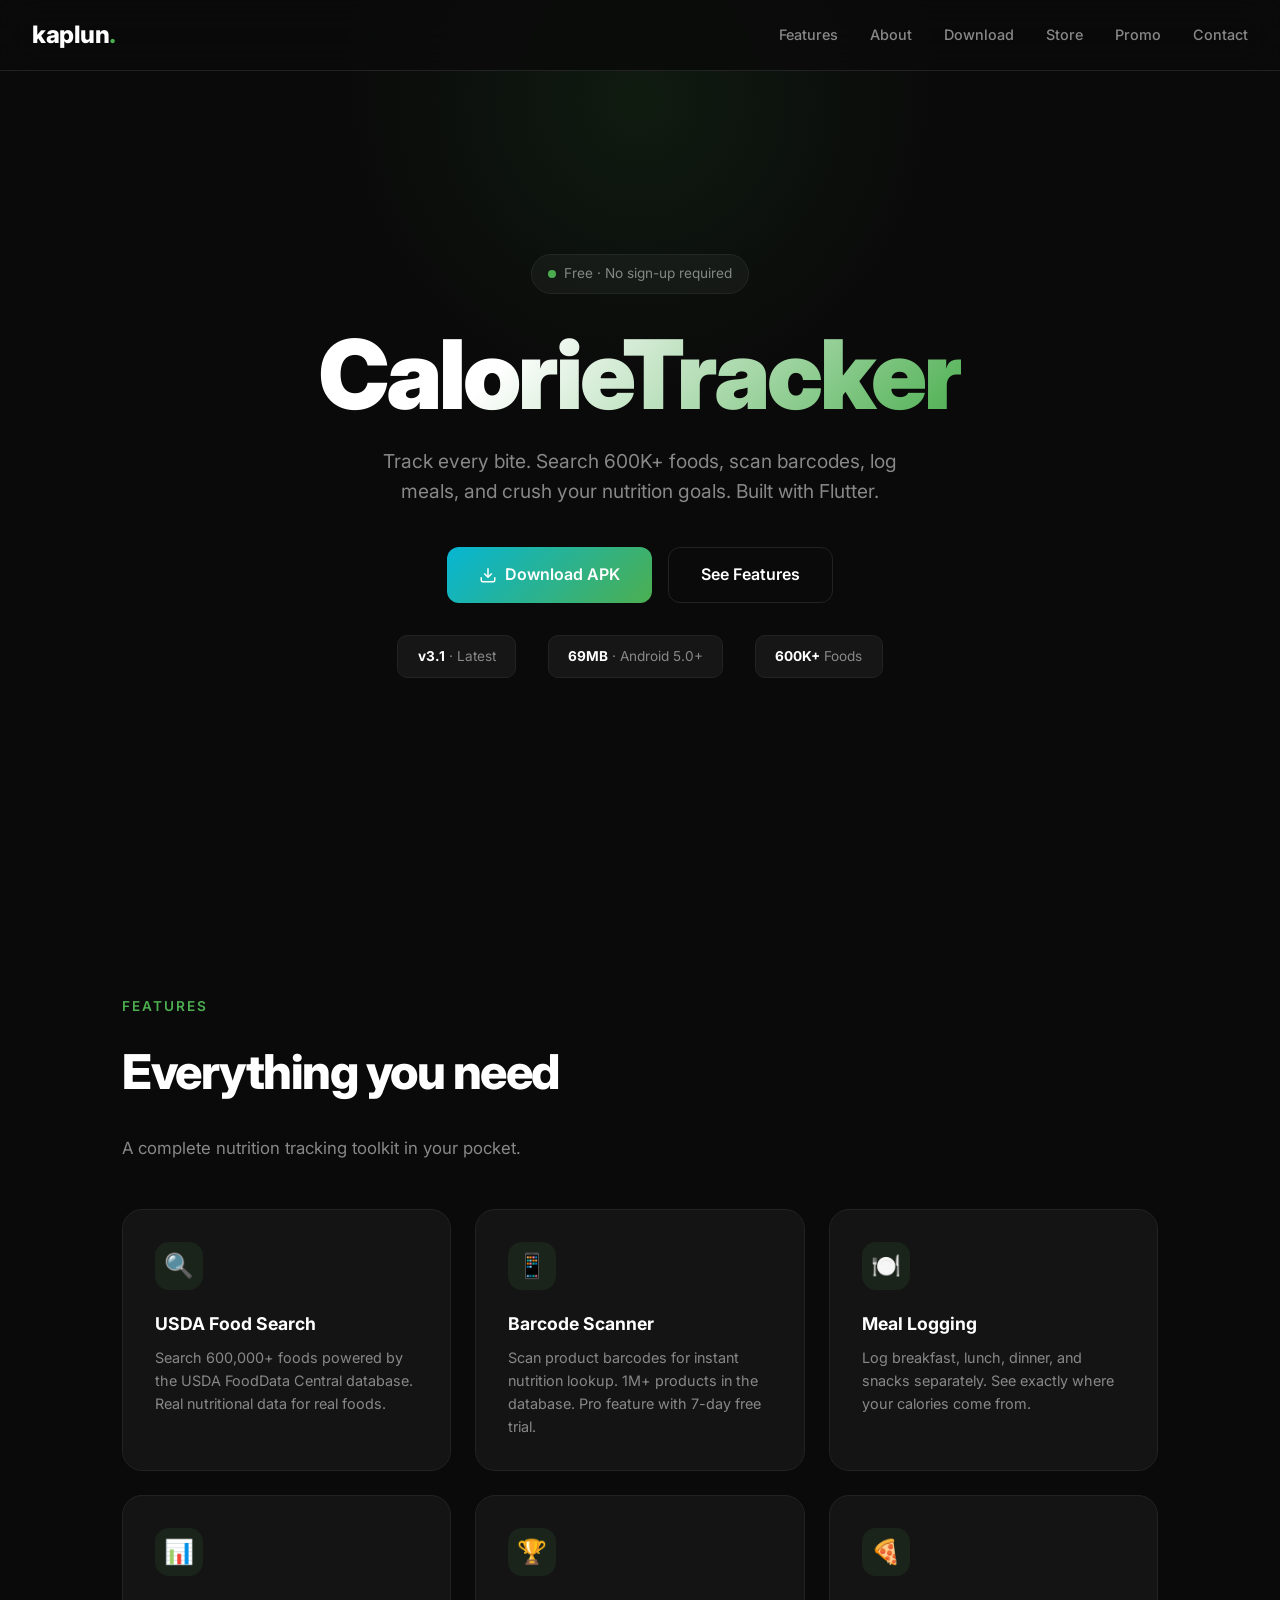
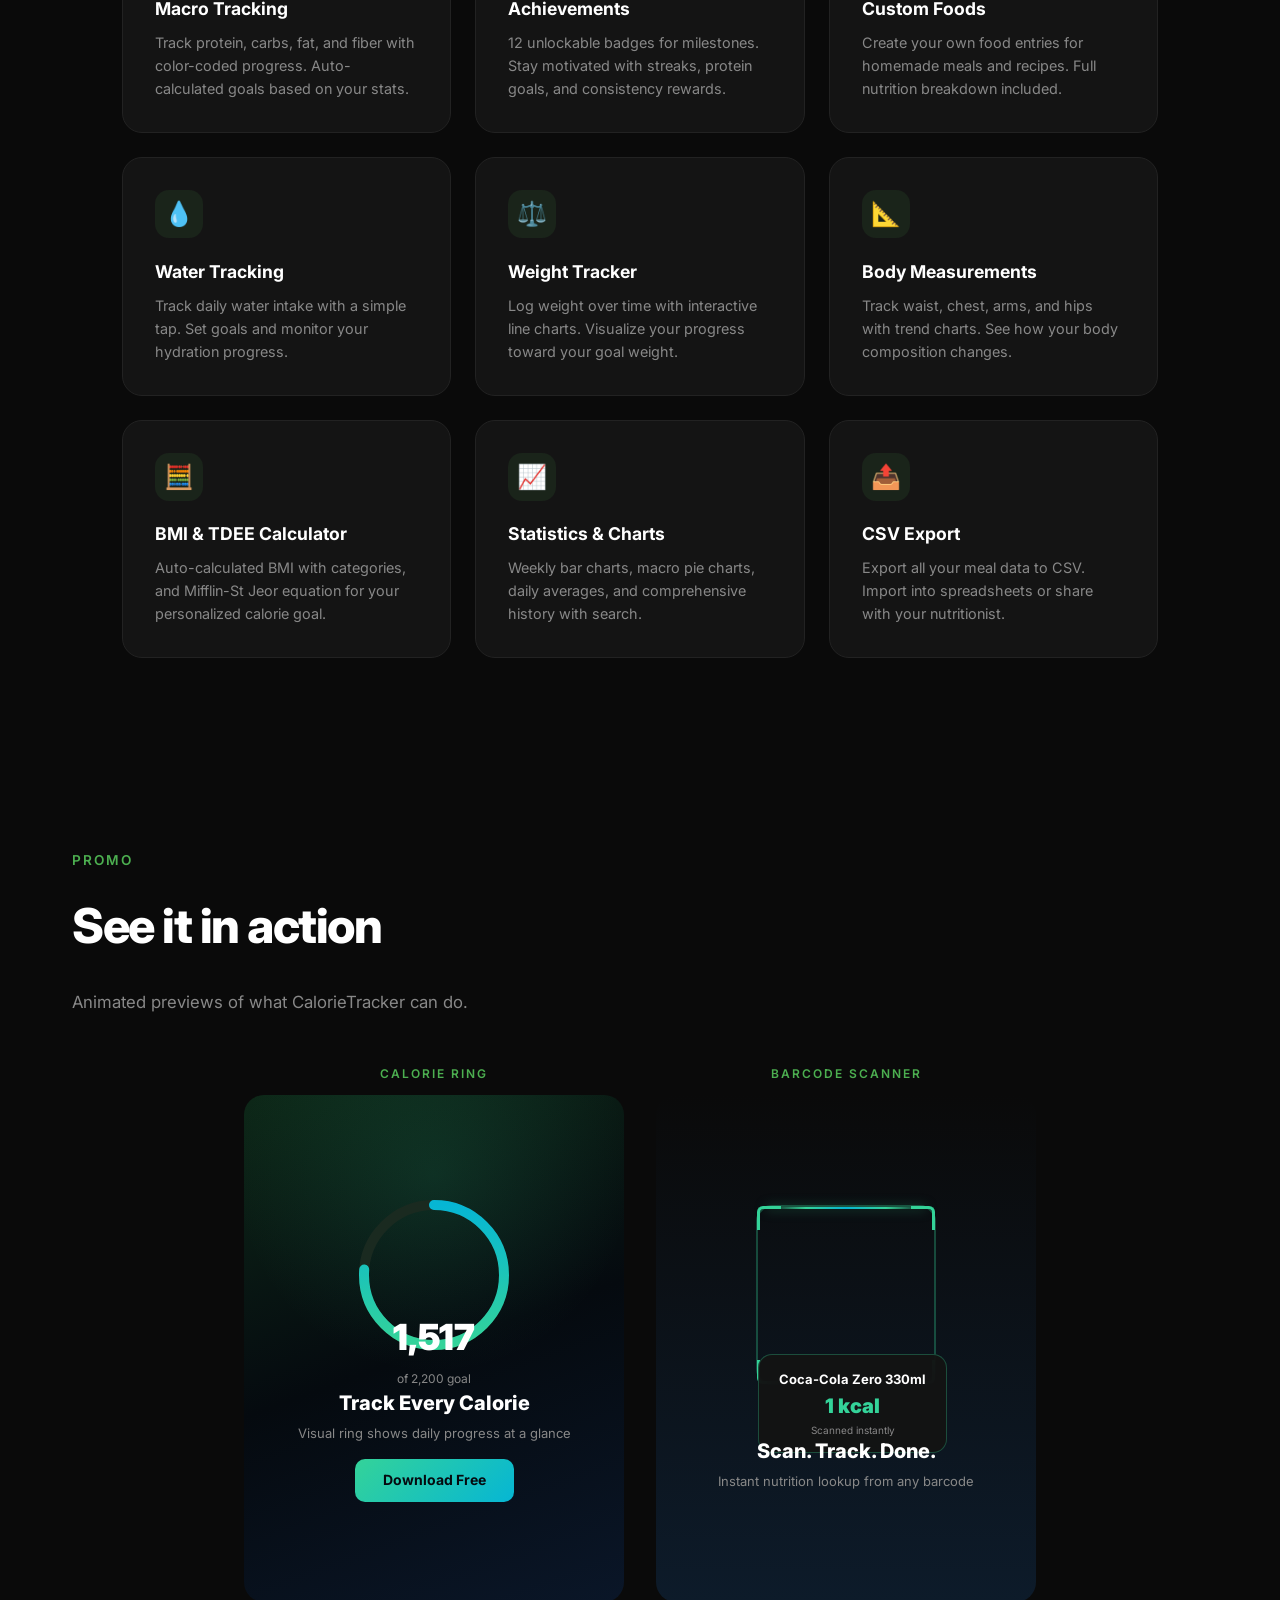
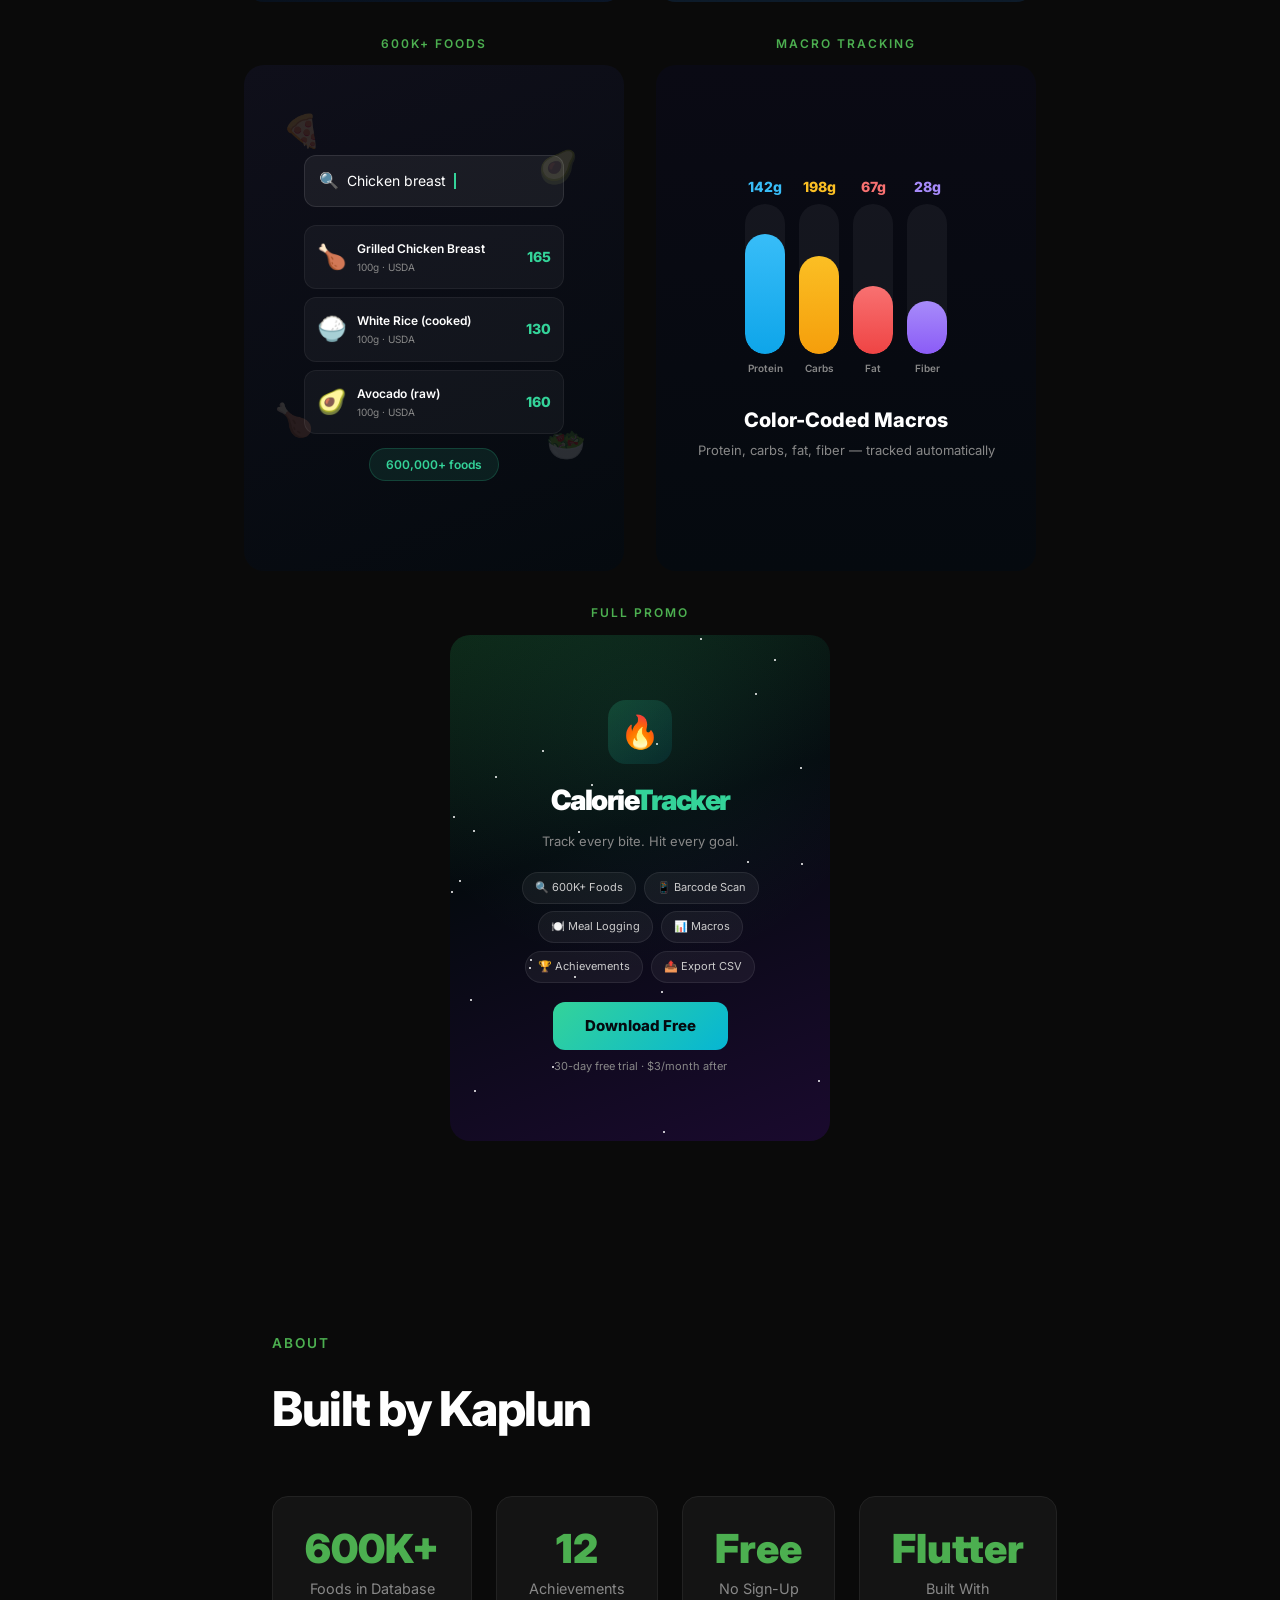
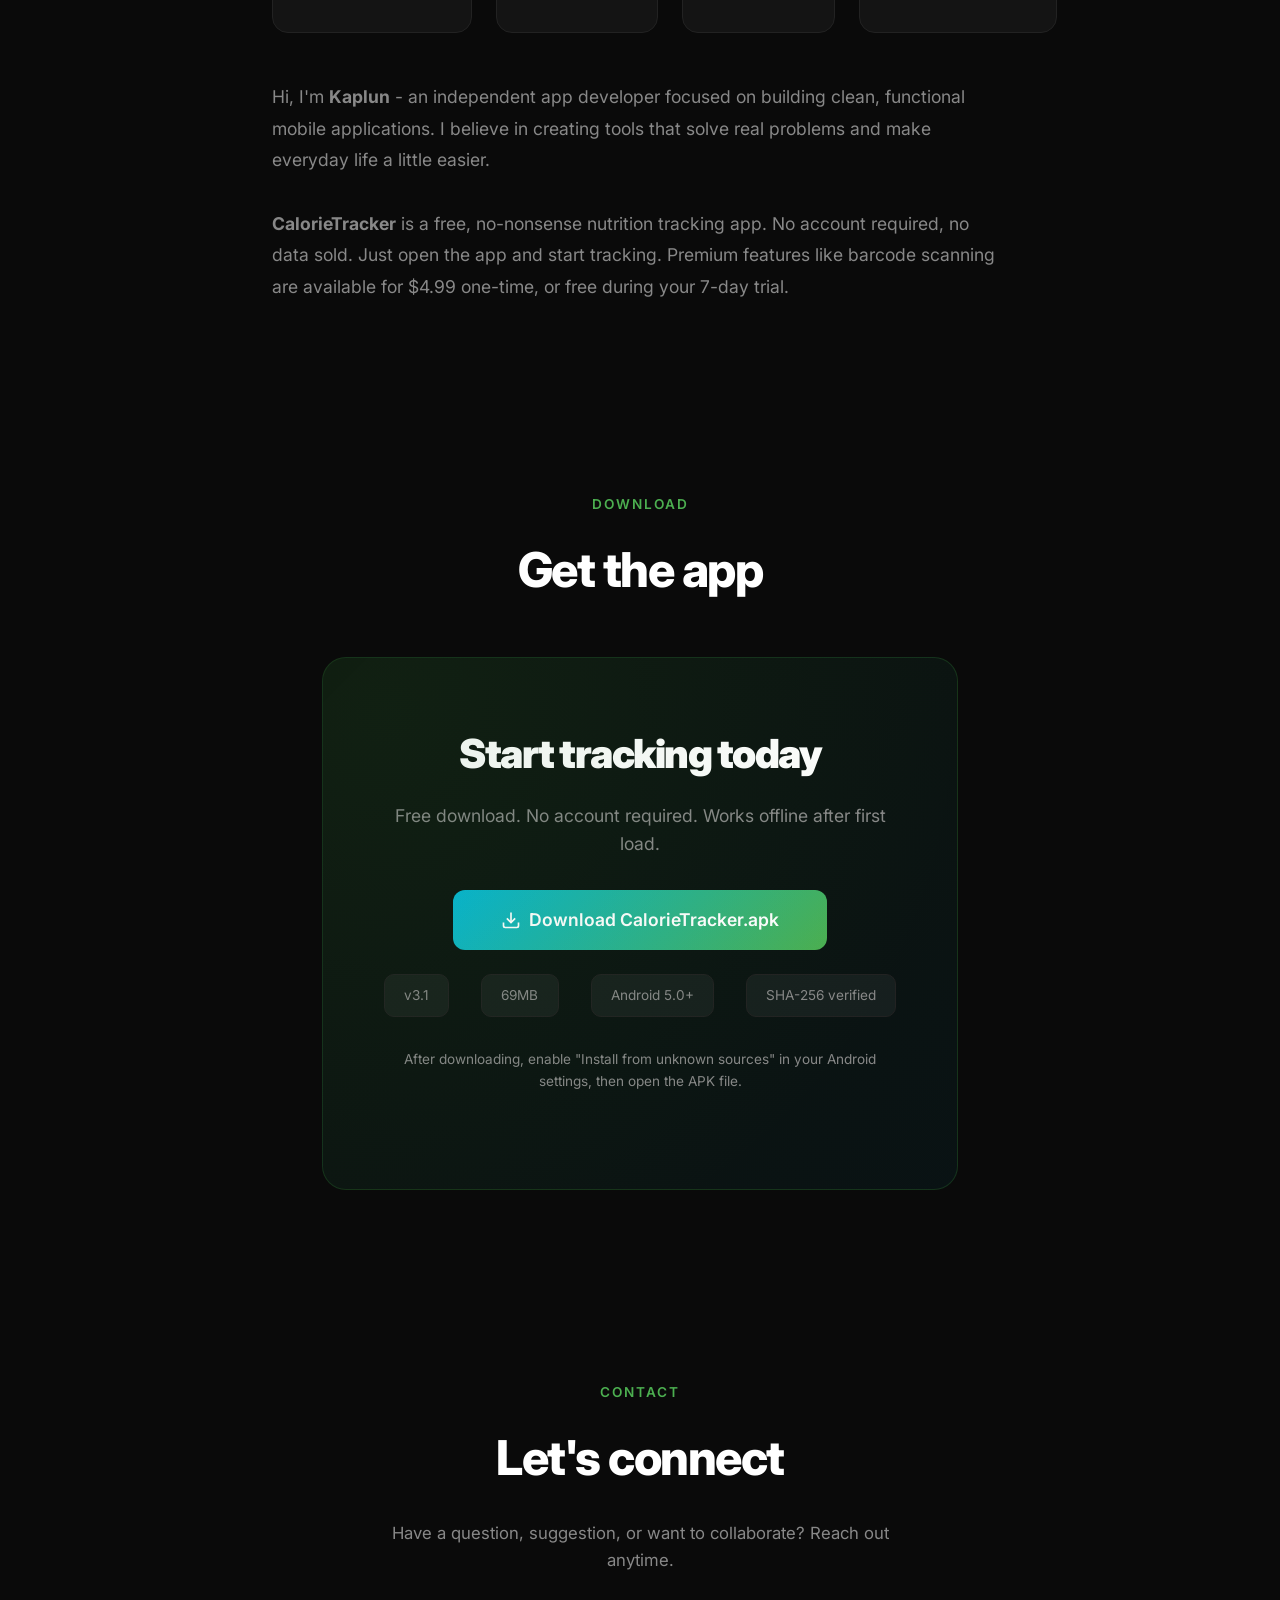
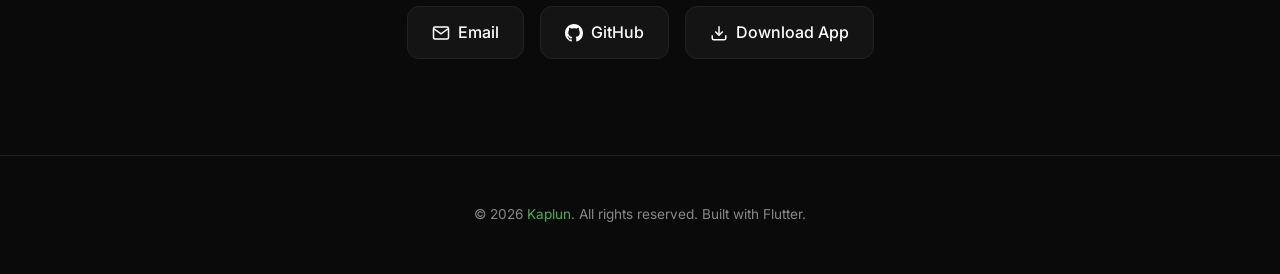
==== commit 09b22886: "Add reselling storefront (store.html) with cart and message checkout, link from home nav" ====
--- a/index.html
+++ b/index.html
@@ -220,6 +220,7 @@
       <li><a href="#features">Features</a></li>
       <li><a href="#about">About</a></li>
       <li><a href="#download">Download</a></li>
+      <li><a href="store.html">Store</a></li>
       <li><a href="#ads">Promo</a></li>
       <li><a href="#contact">Contact</a></li>
     </ul>
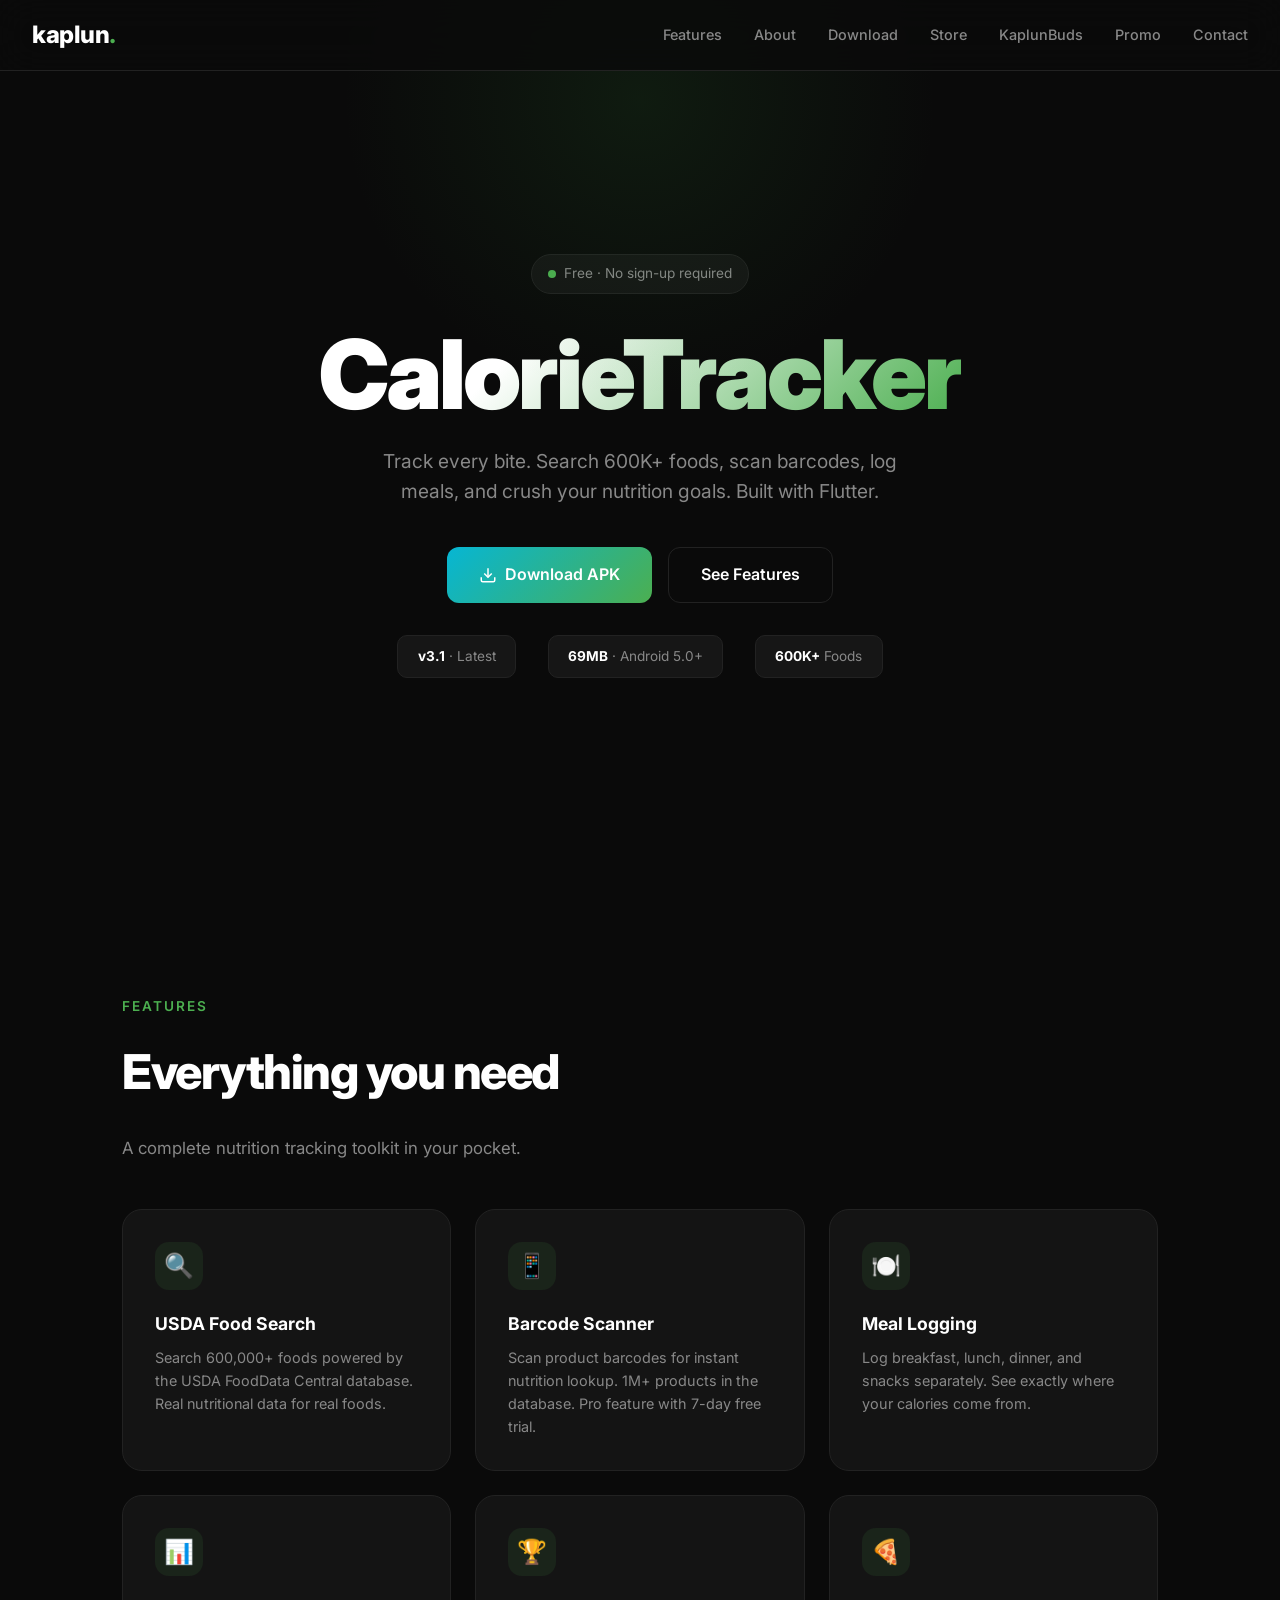
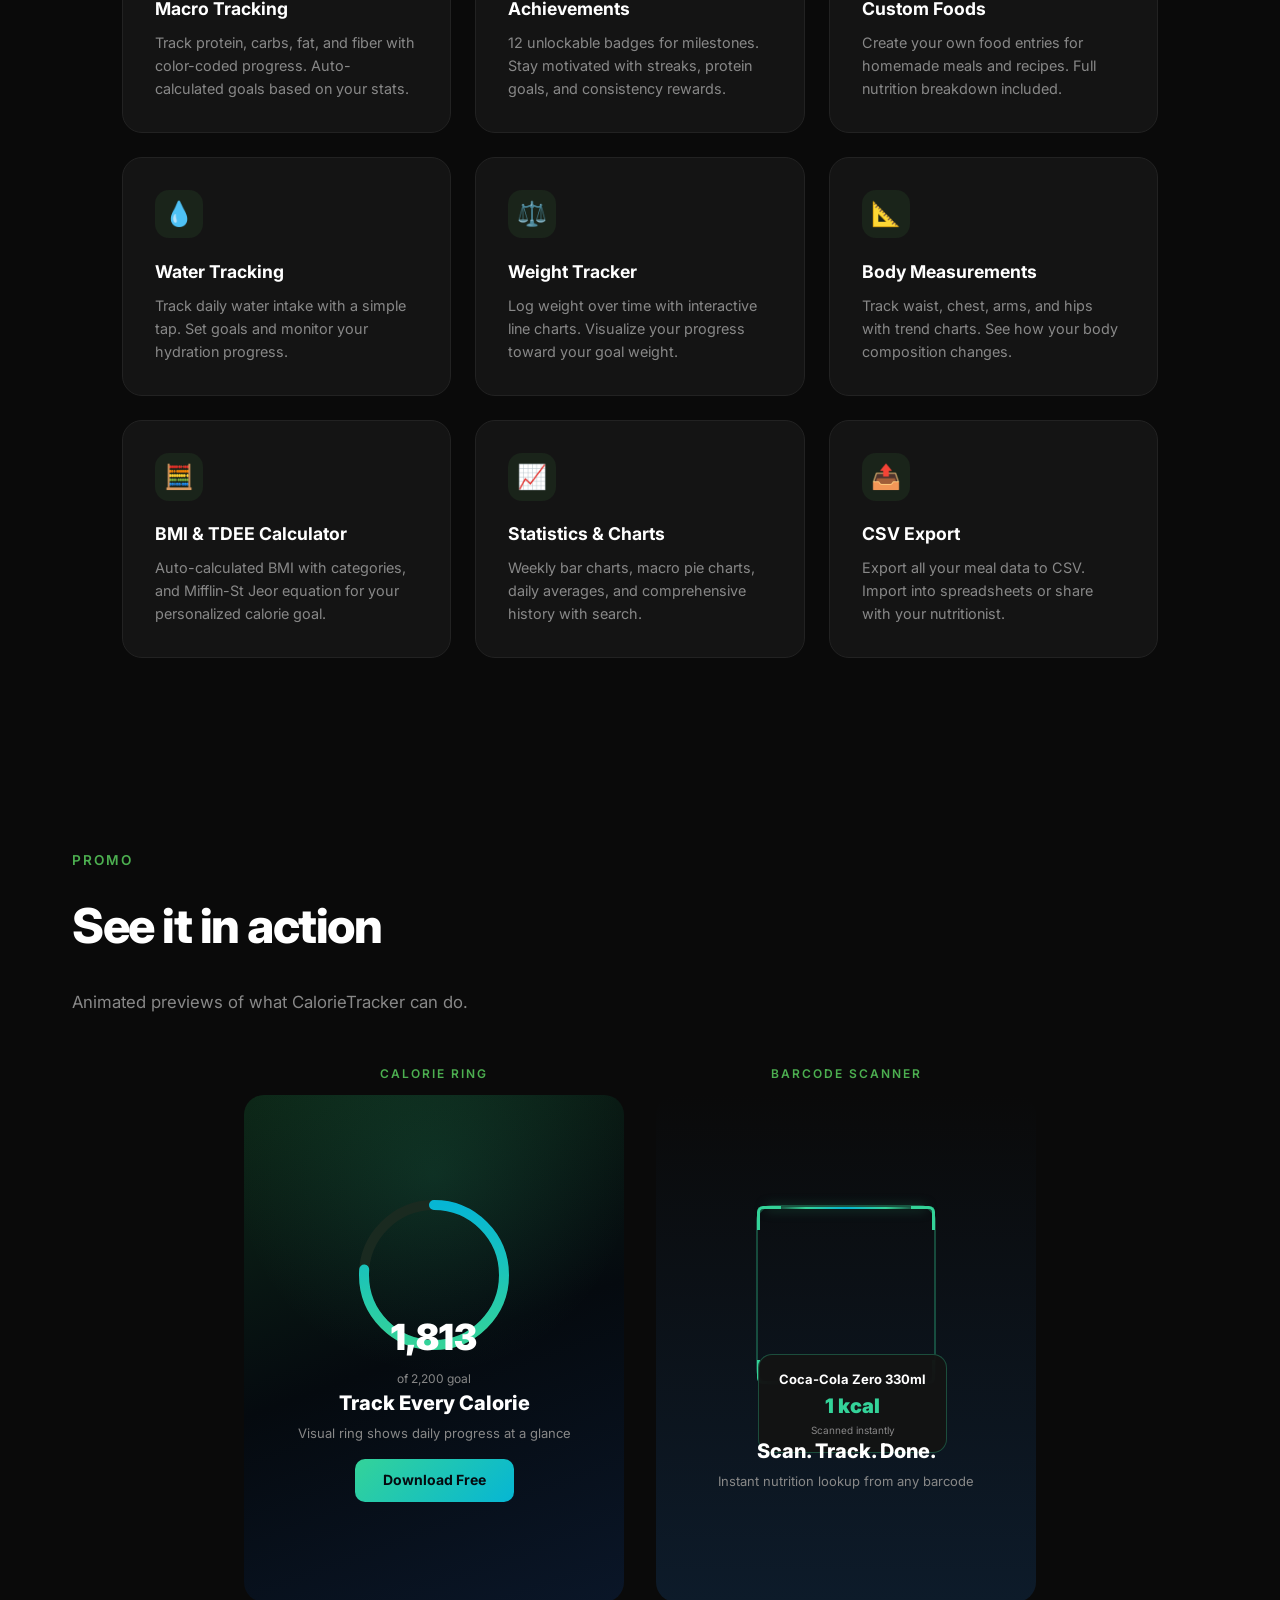
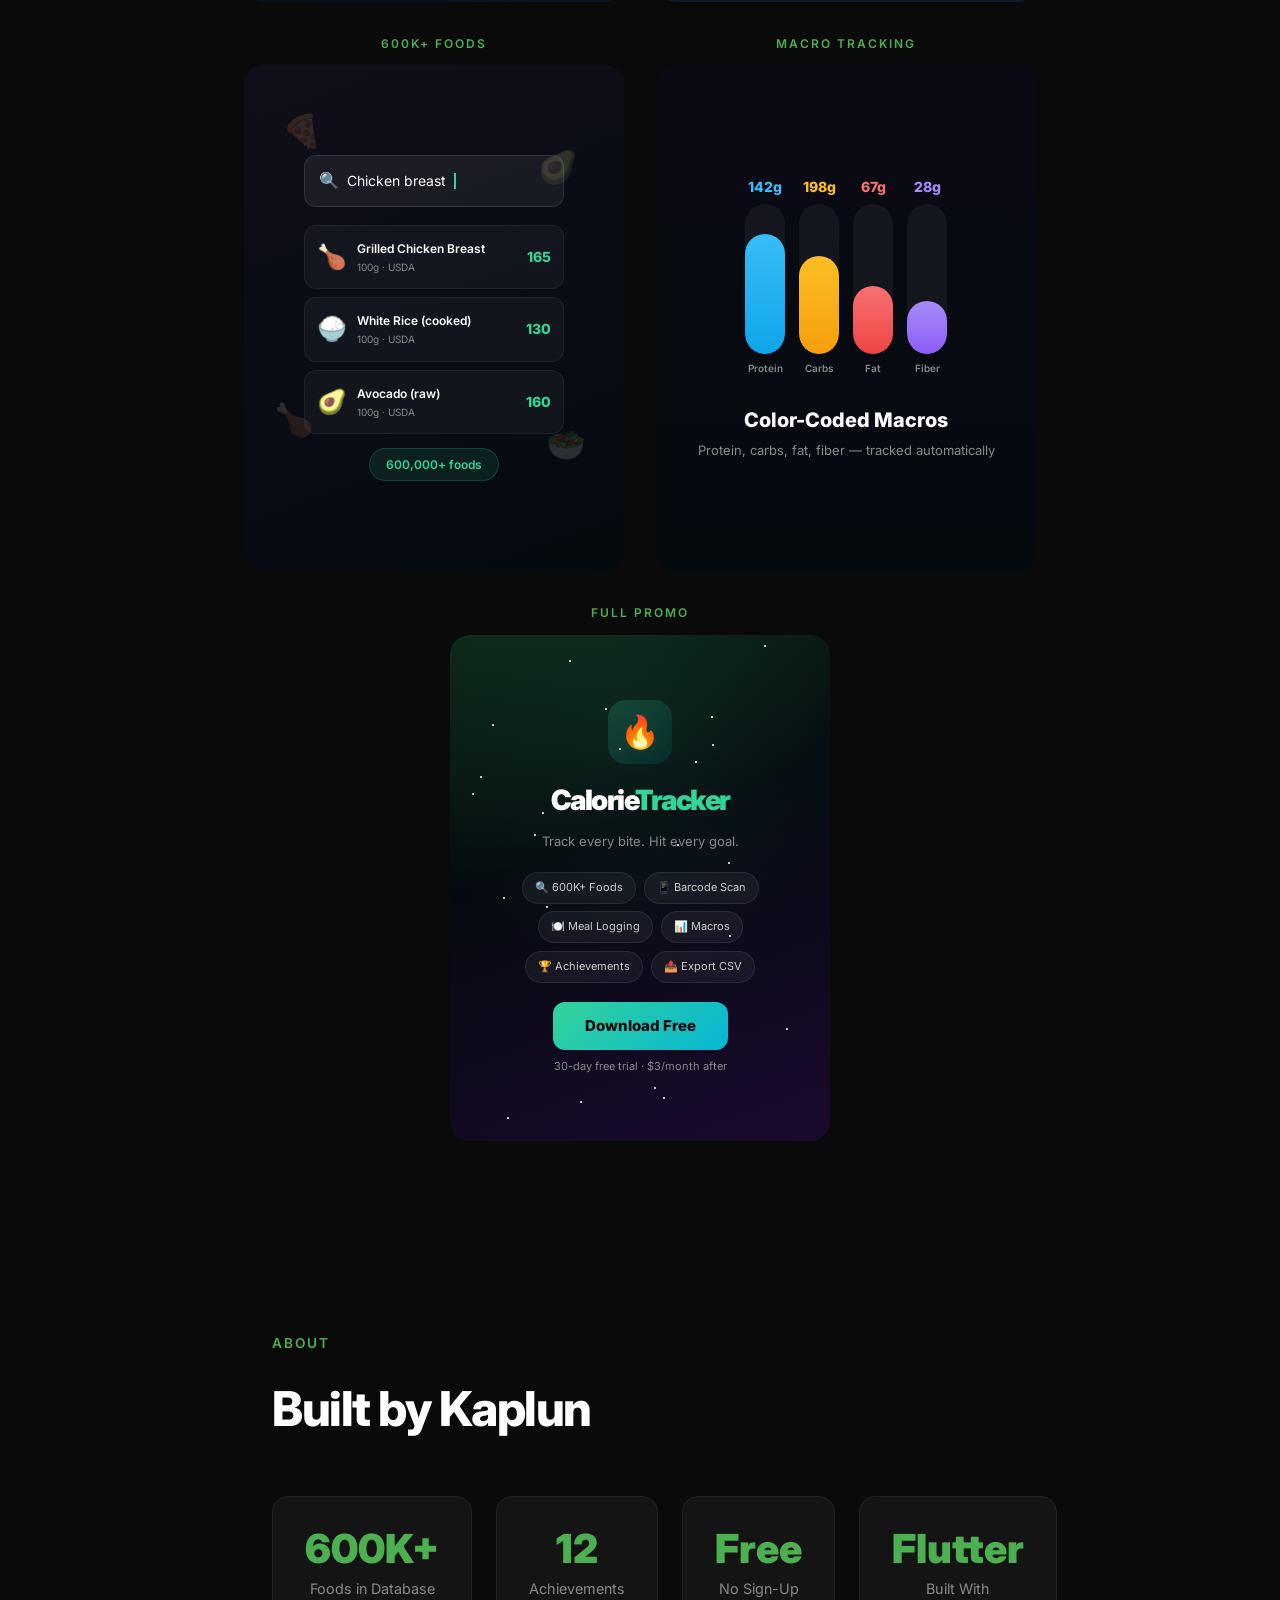
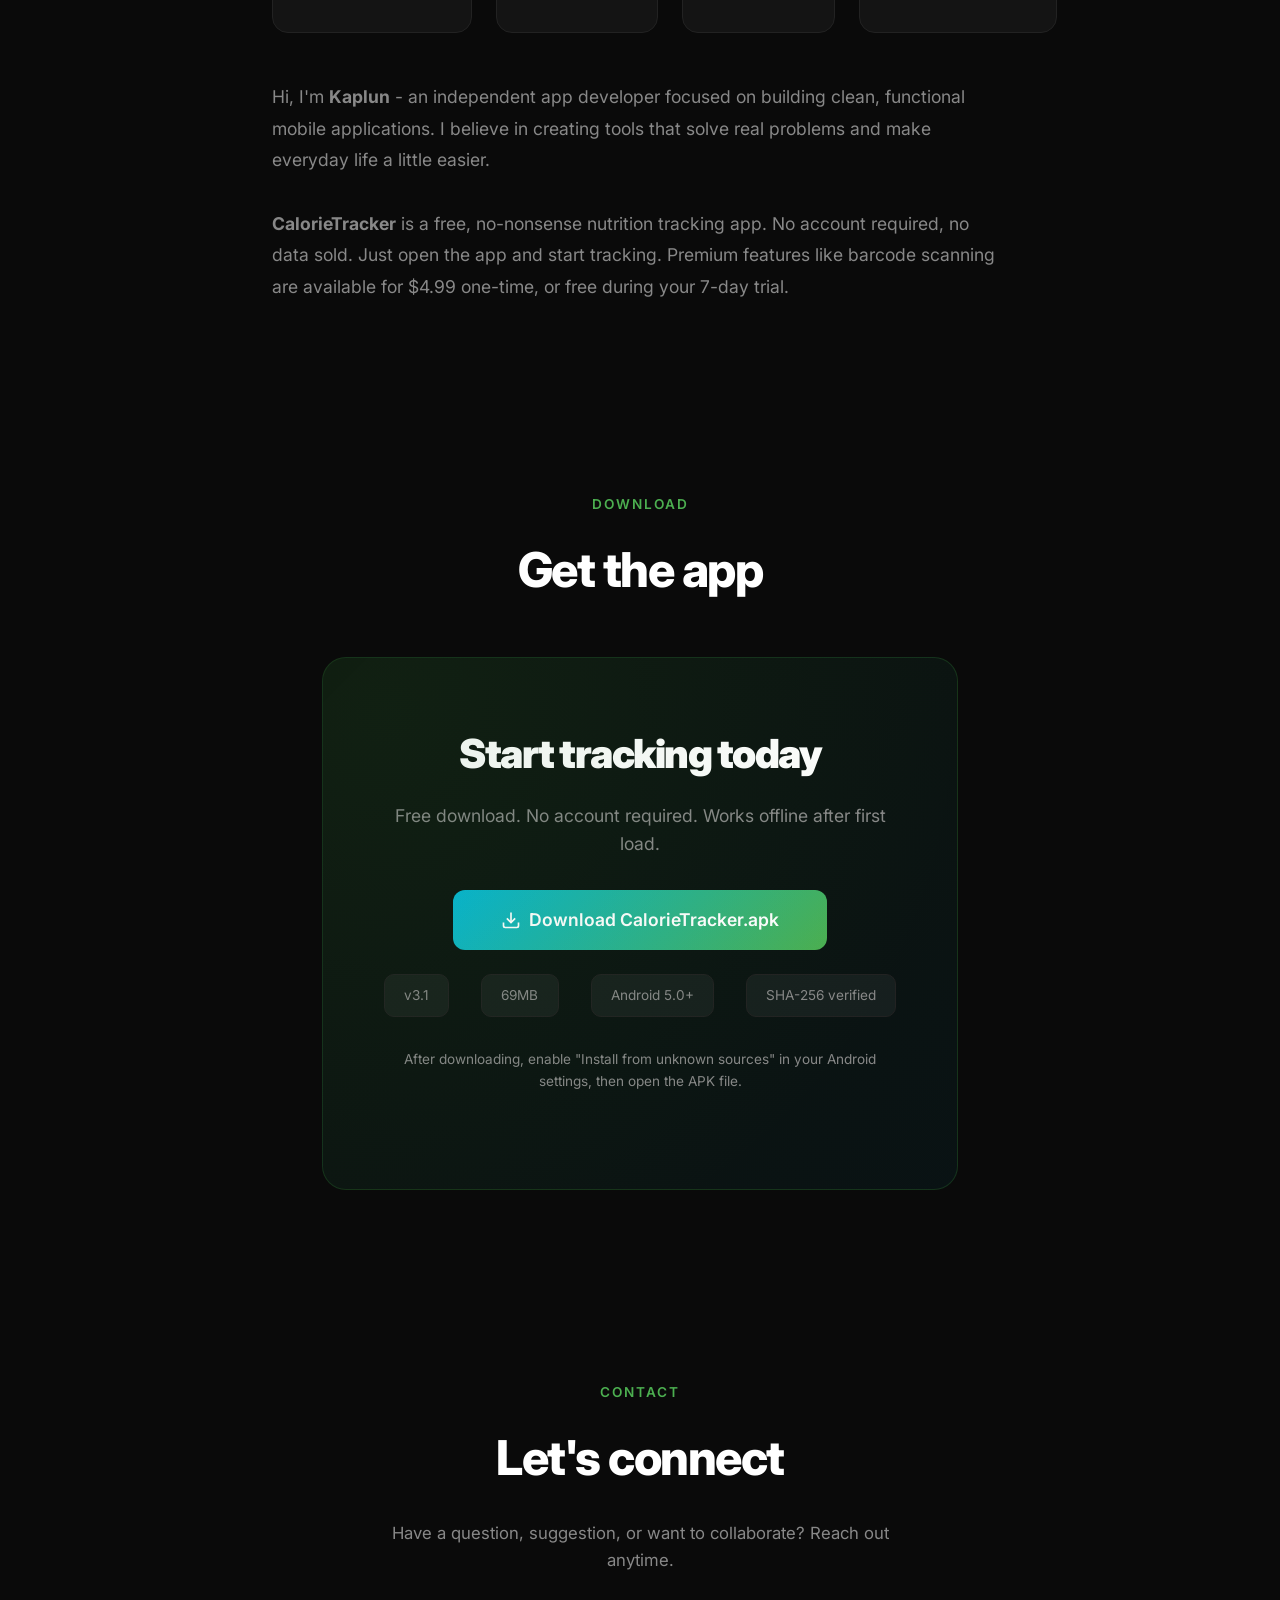
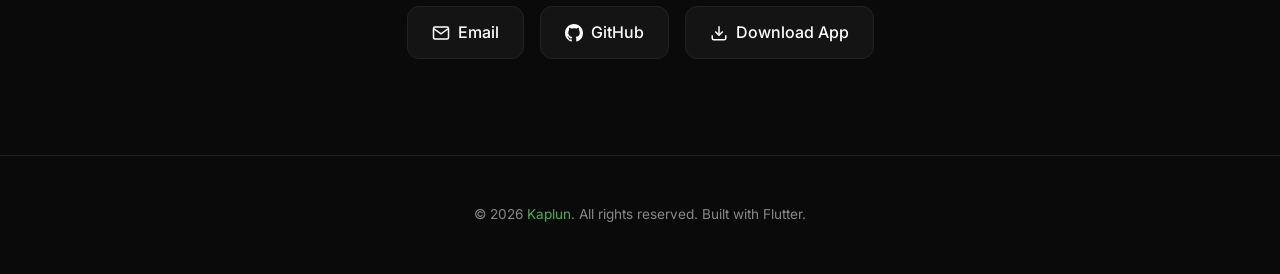
==== commit bae8e2ad: "Add KaplunBuds product page with spec sheet and Ko-fi buy flow" ====
--- a/index.html
+++ b/index.html
@@ -221,6 +221,7 @@
       <li><a href="#about">About</a></li>
       <li><a href="#download">Download</a></li>
       <li><a href="store.html">Store</a></li>
+      <li><a href="earbuds.html">KaplunBuds</a></li>
       <li><a href="#ads">Promo</a></li>
       <li><a href="#contact">Contact</a></li>
     </ul>
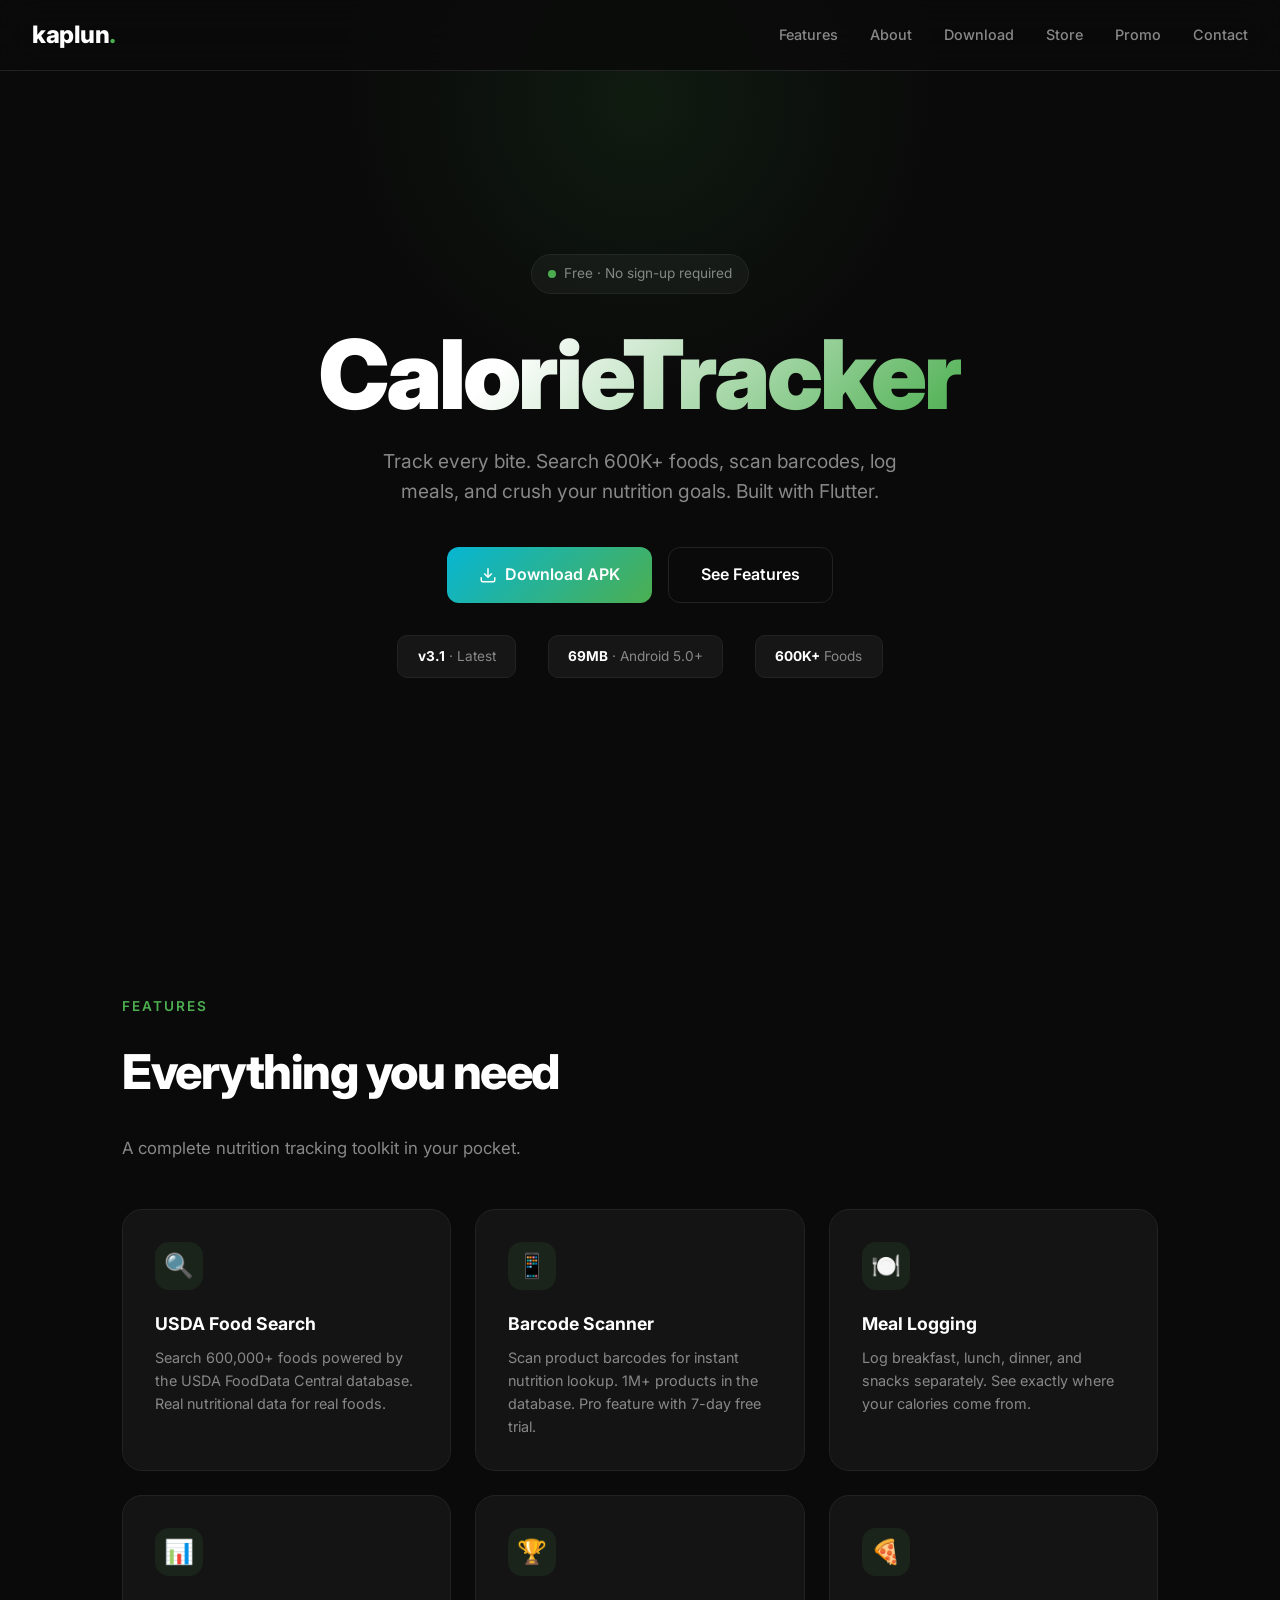
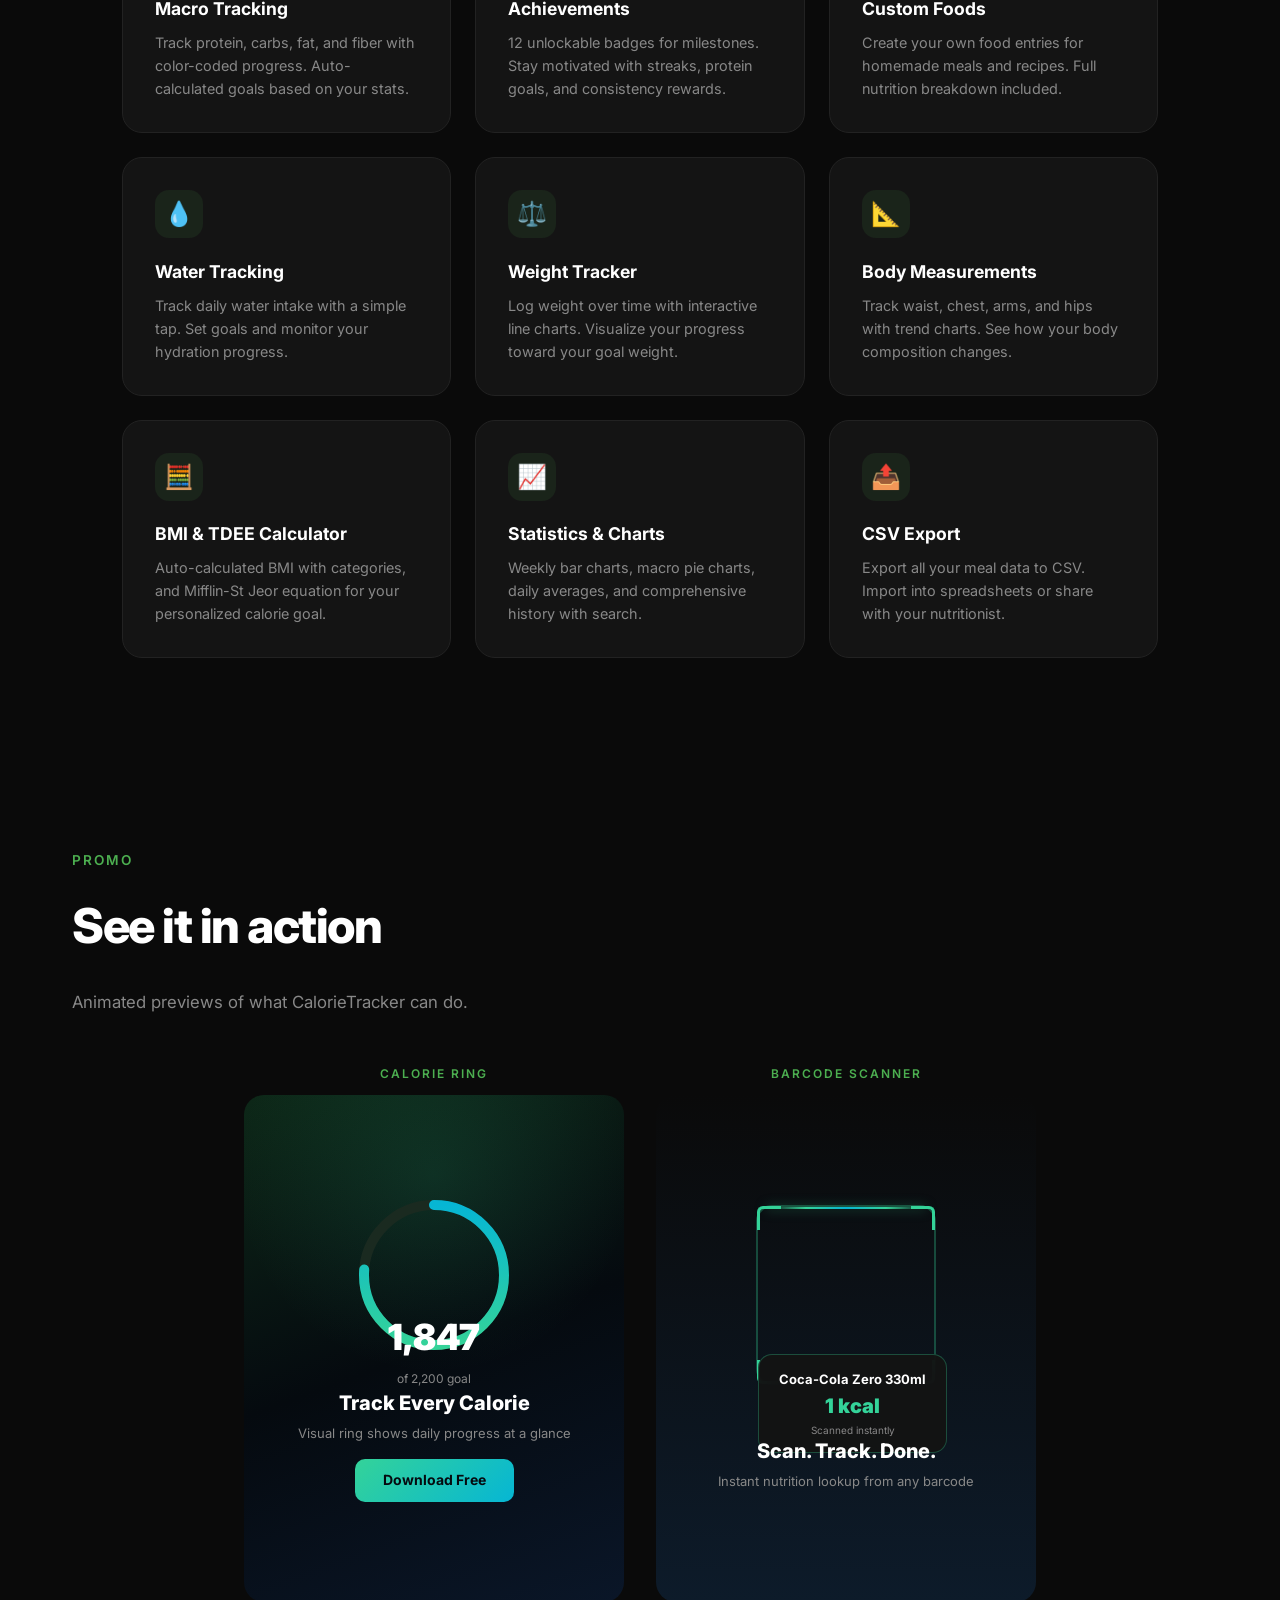
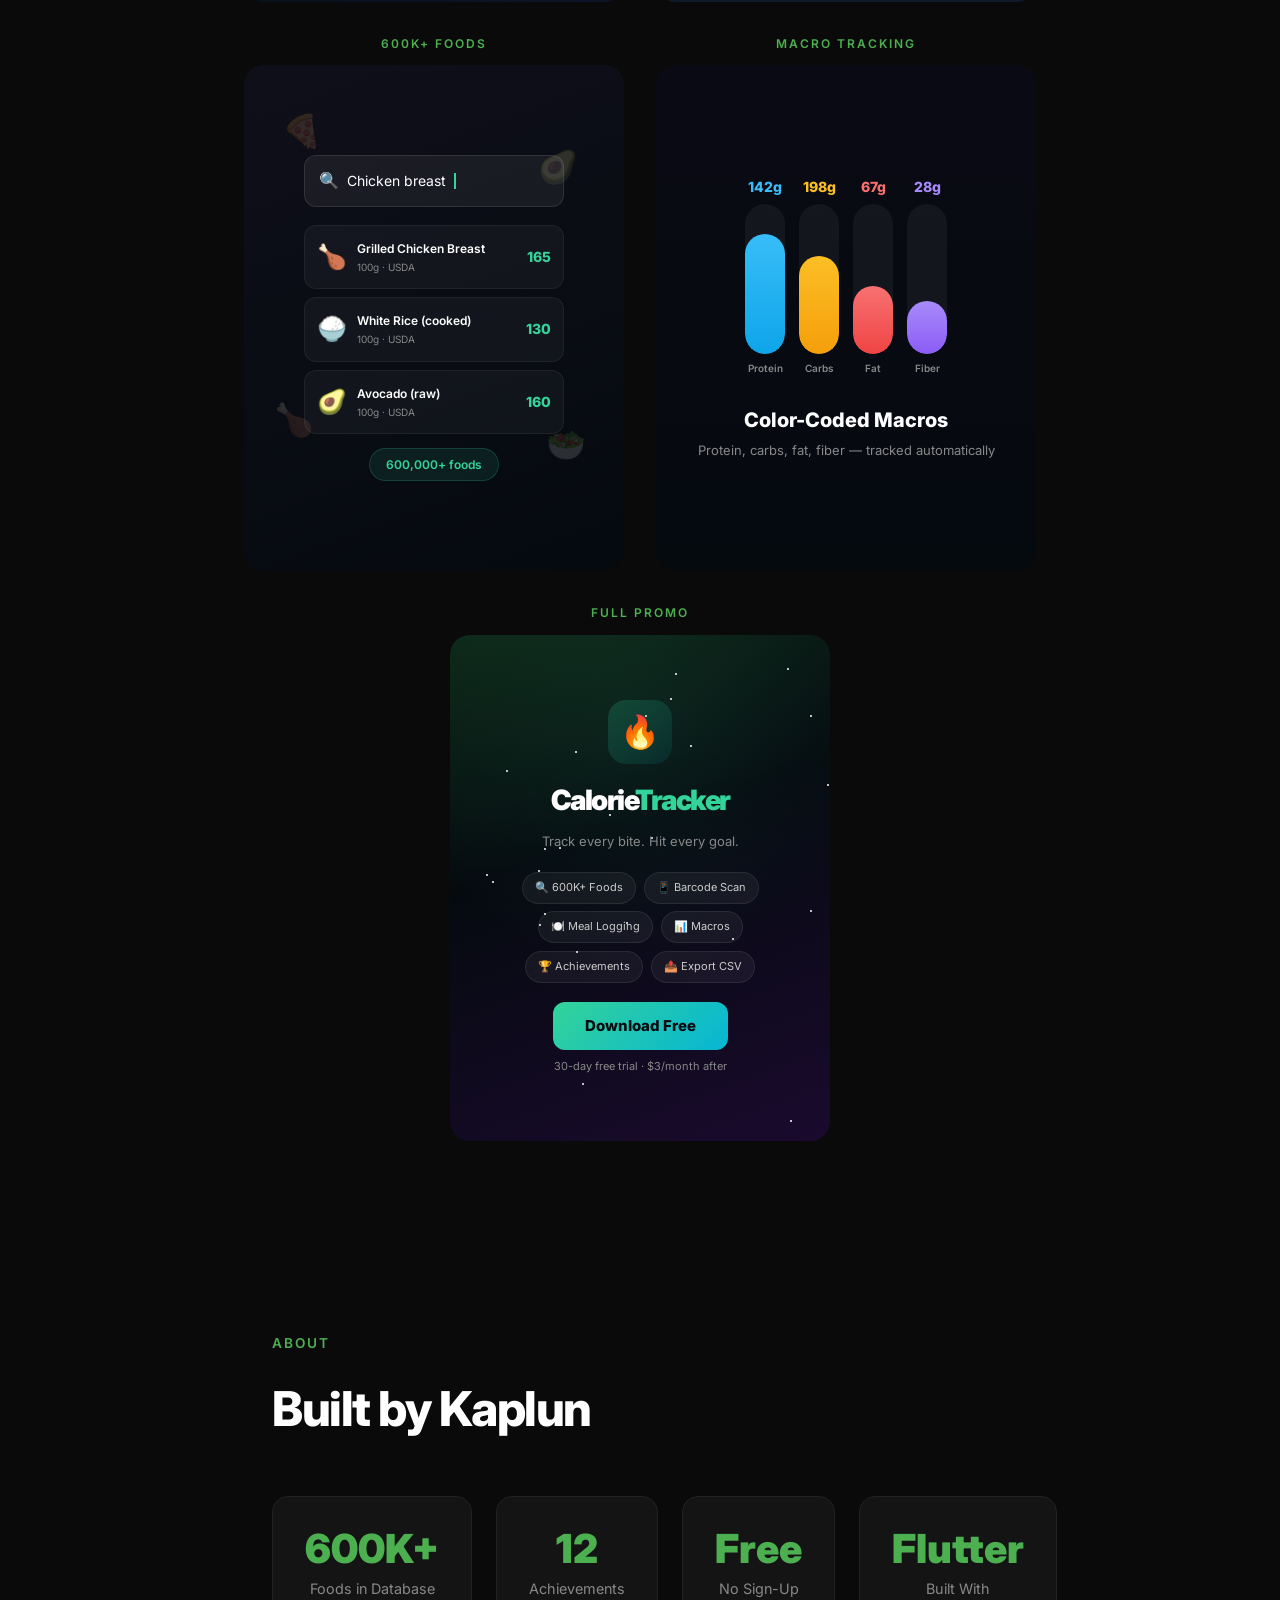
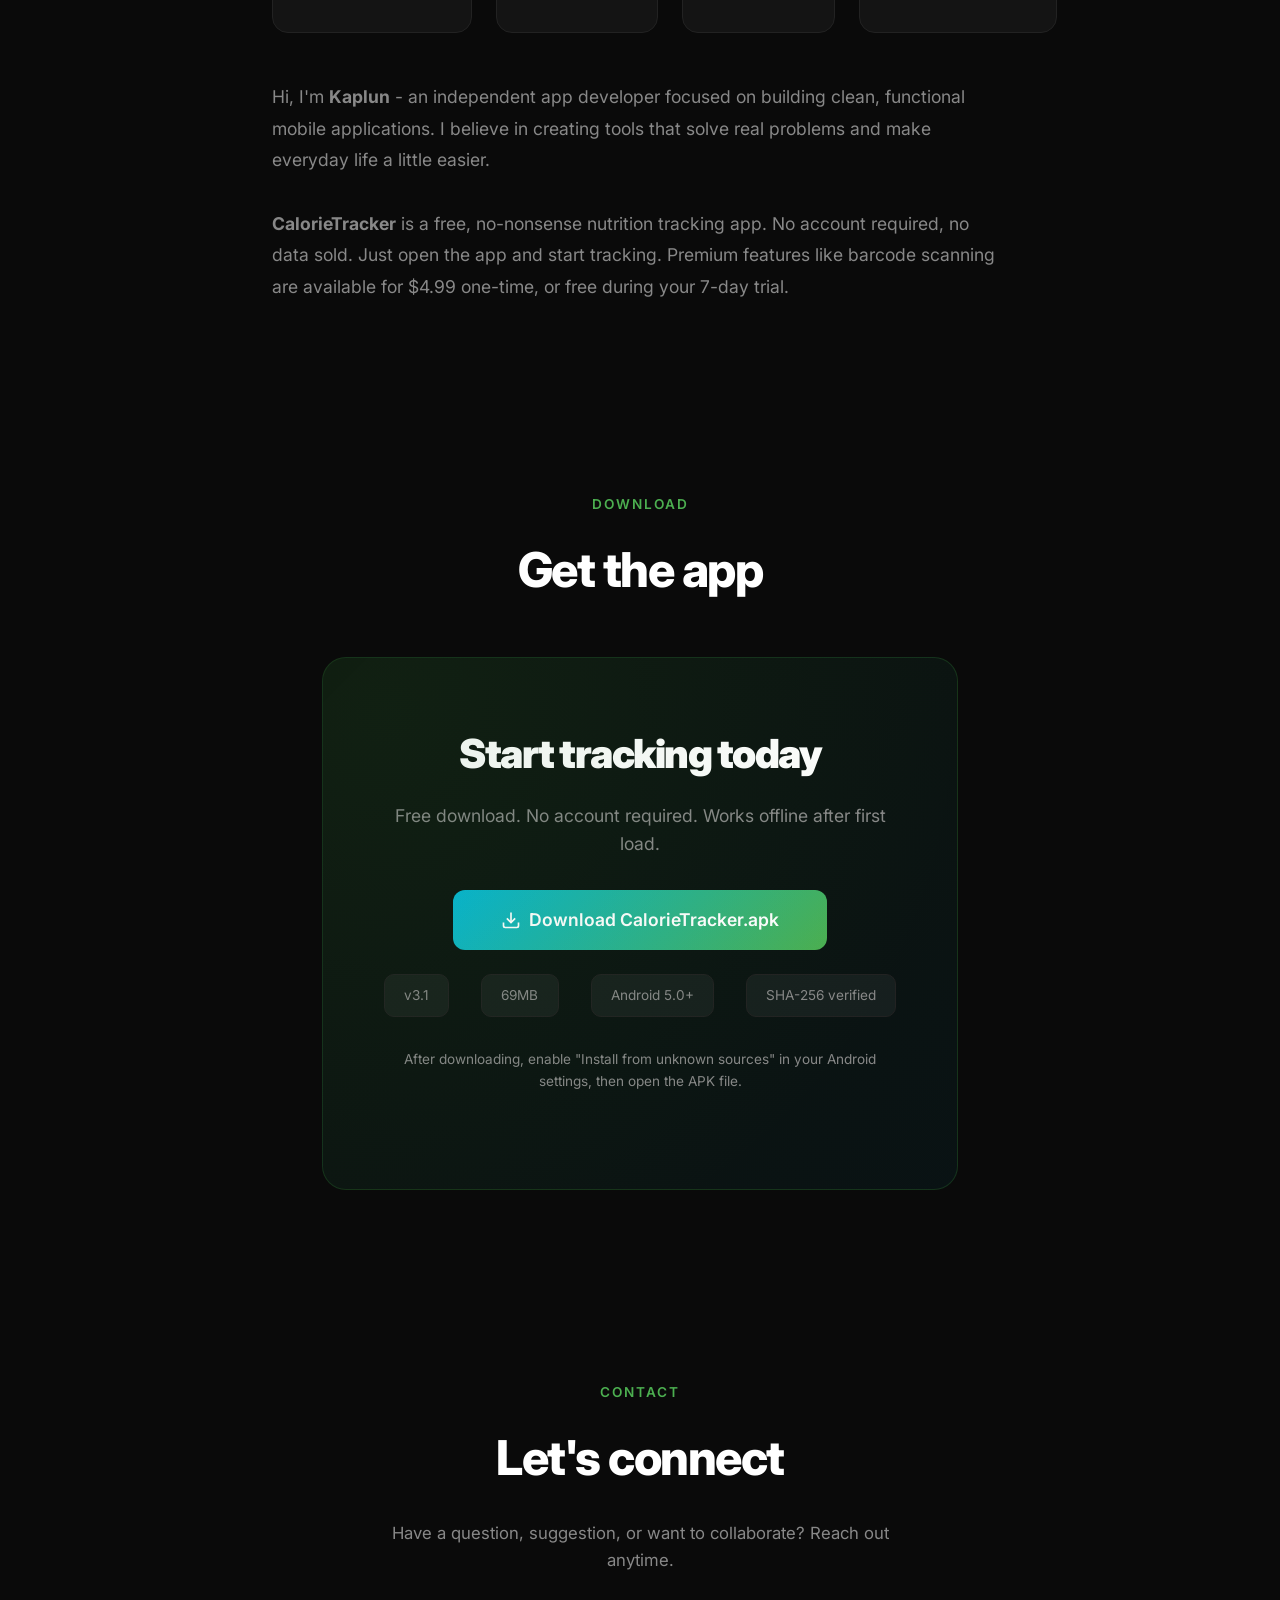
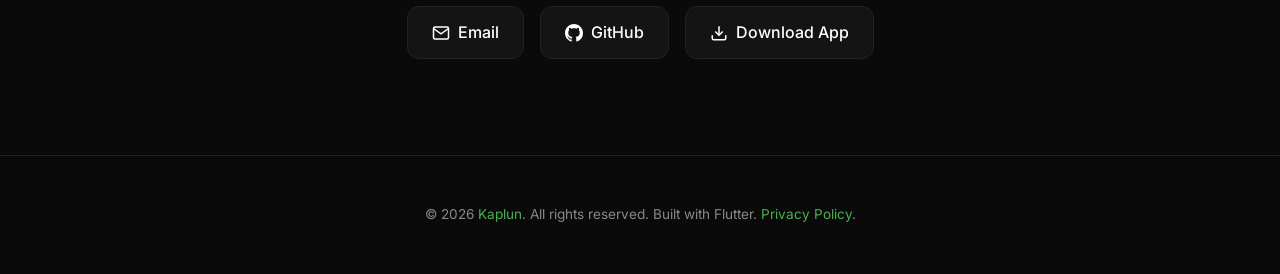
==== commit cd1367ce: "Remove KaplunBuds page and links" ====
--- a/index.html
+++ b/index.html
@@ -221,7 +221,6 @@
       <li><a href="#about">About</a></li>
       <li><a href="#download">Download</a></li>
       <li><a href="store.html">Store</a></li>
-      <li><a href="earbuds.html">KaplunBuds</a></li>
       <li><a href="#ads">Promo</a></li>
       <li><a href="#contact">Contact</a></li>
     </ul>
@@ -496,7 +495,7 @@
   </section>
 
   <footer>
-    <p>&copy; 2026 <a href="#">Kaplun</a>. All rights reserved. Built with Flutter.</p>
+    <p>&copy; 2026 <a href="#">Kaplun</a>. All rights reserved. Built with Flutter. <a href="privacy-policy.html">Privacy Policy</a>.</p>
   </footer>
 
   <script>
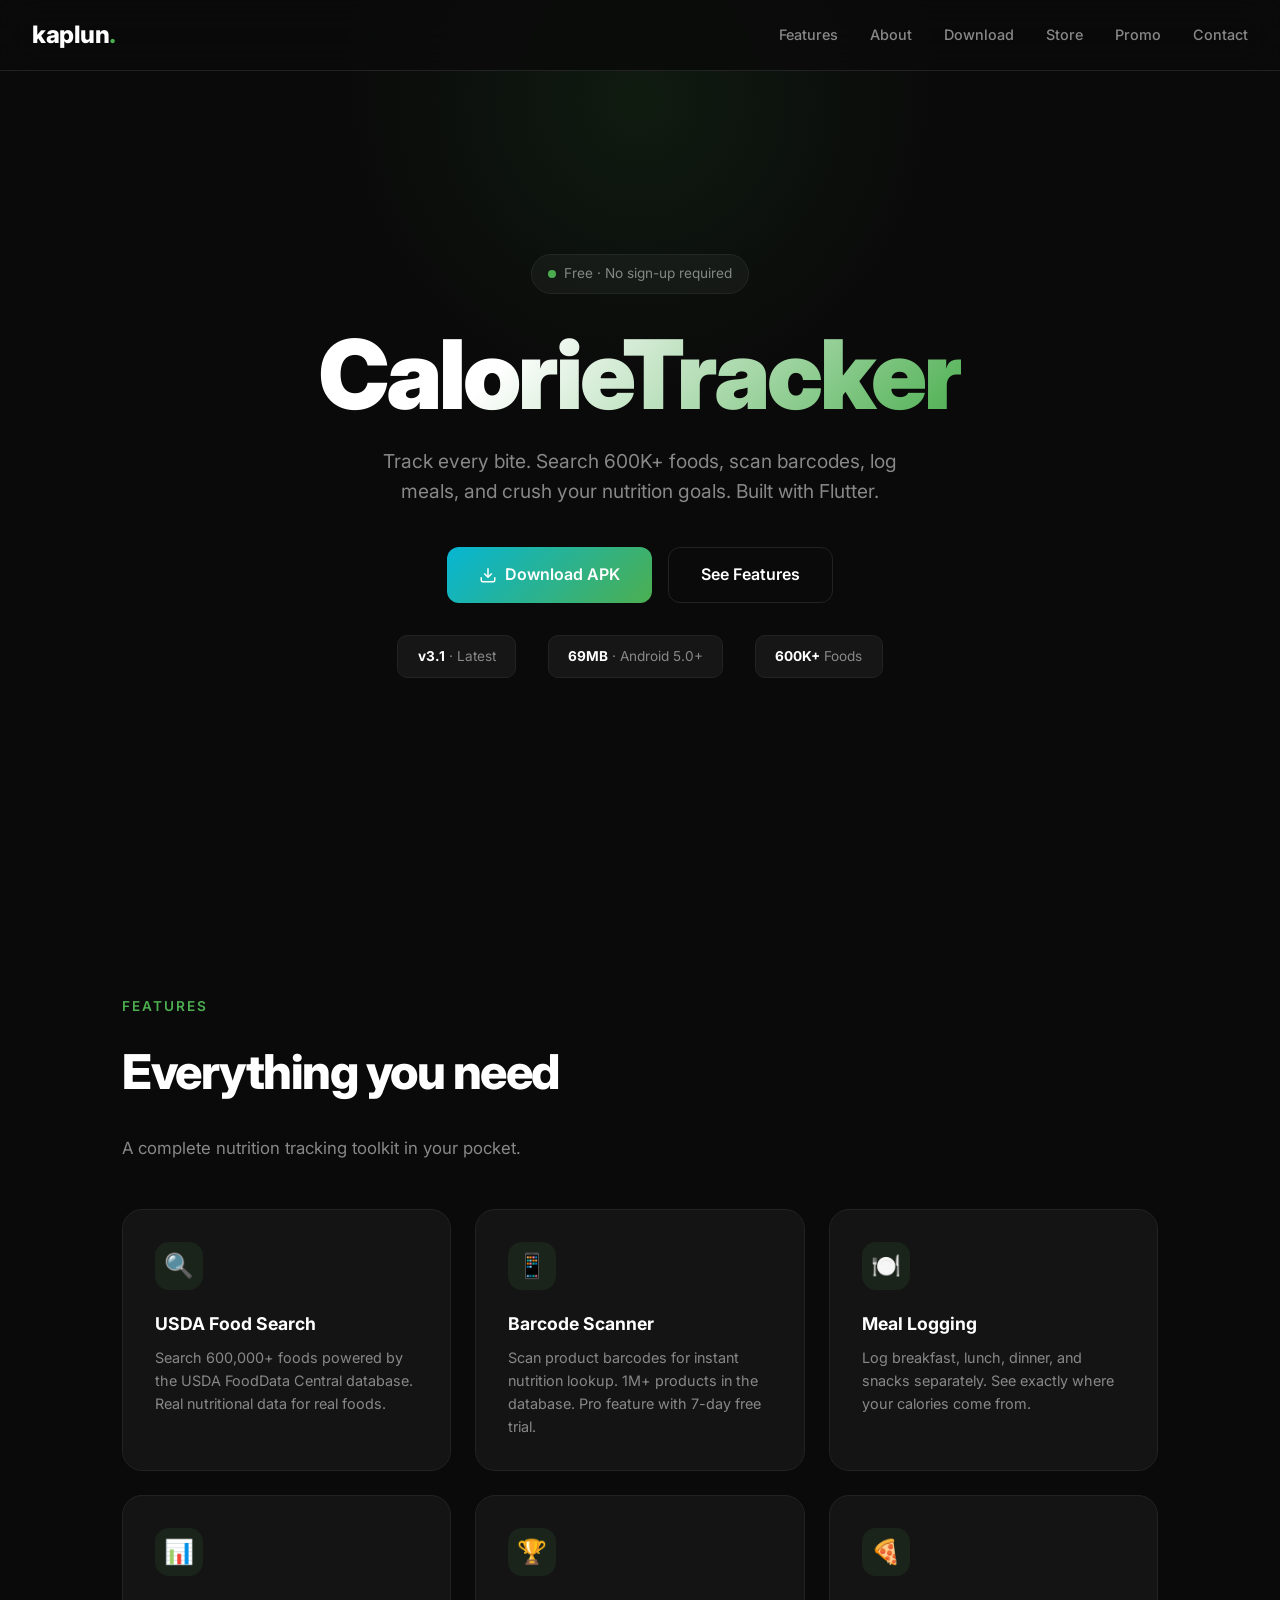
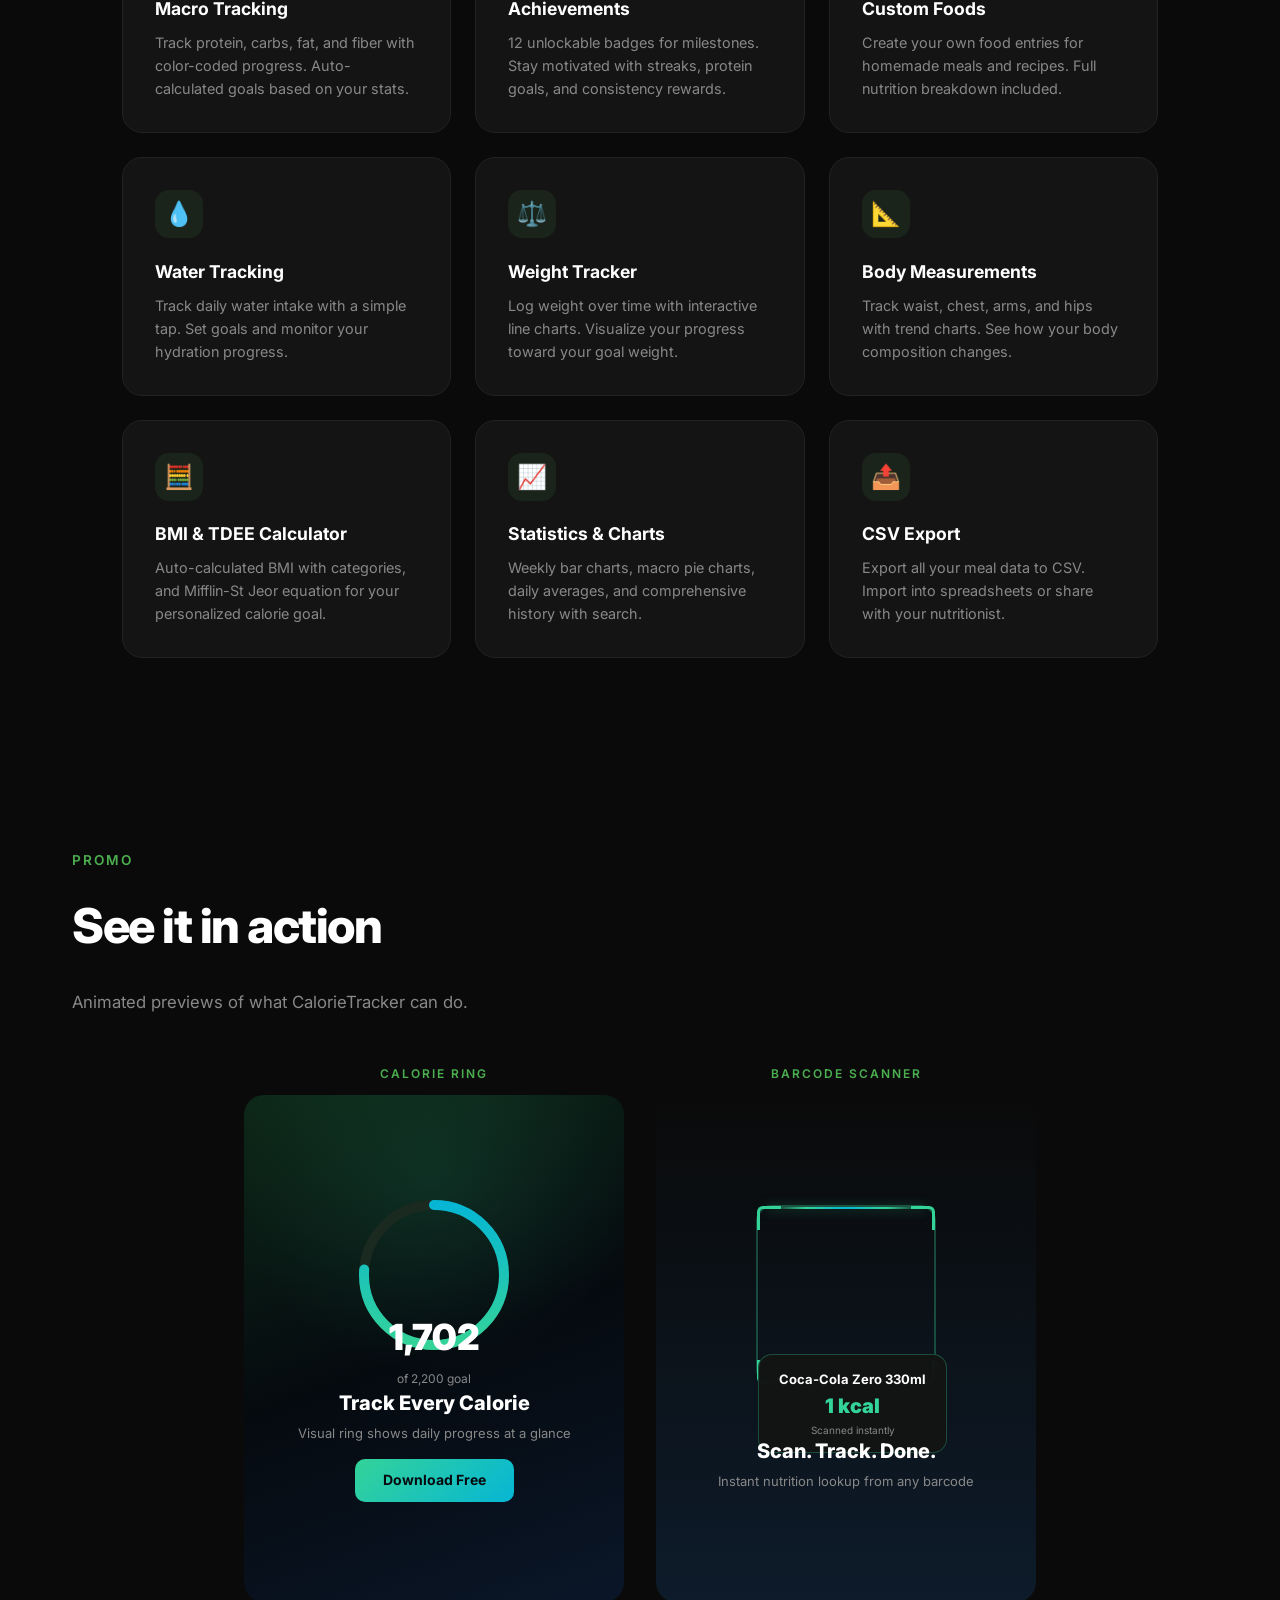
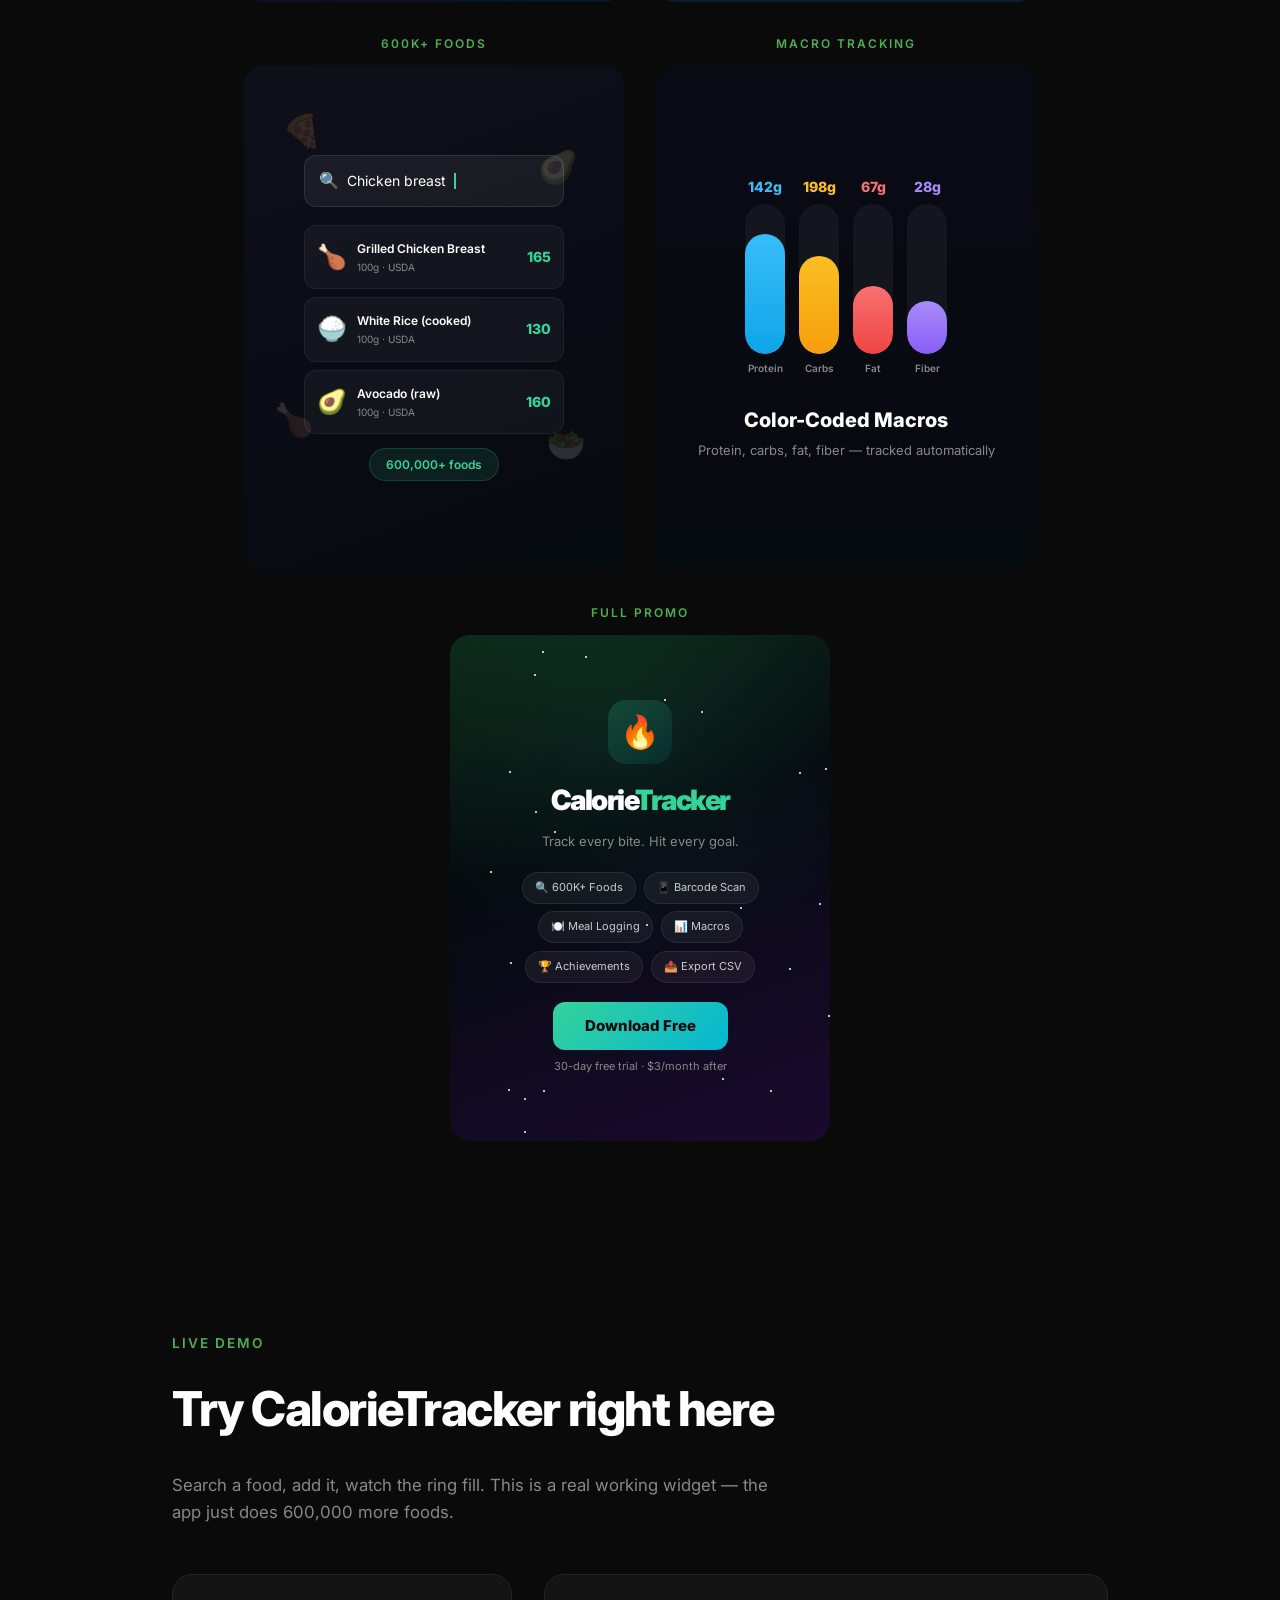
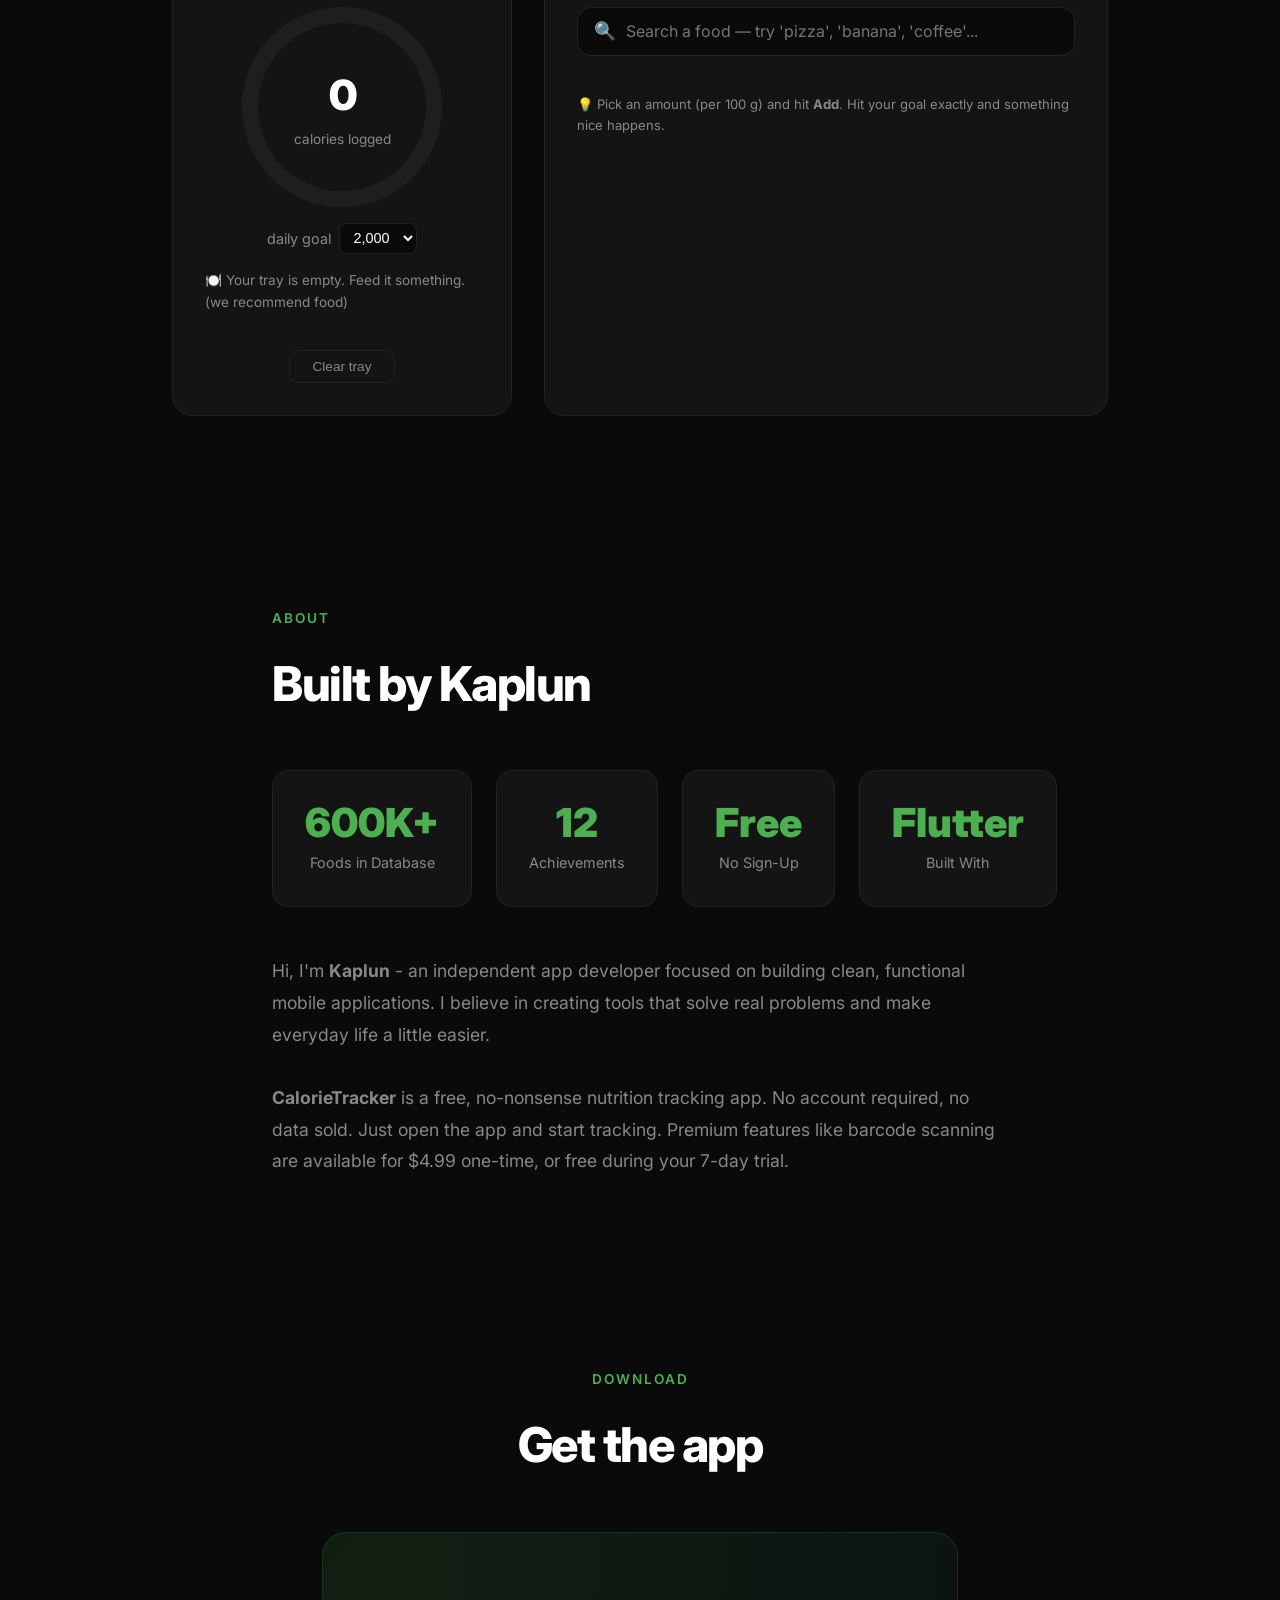
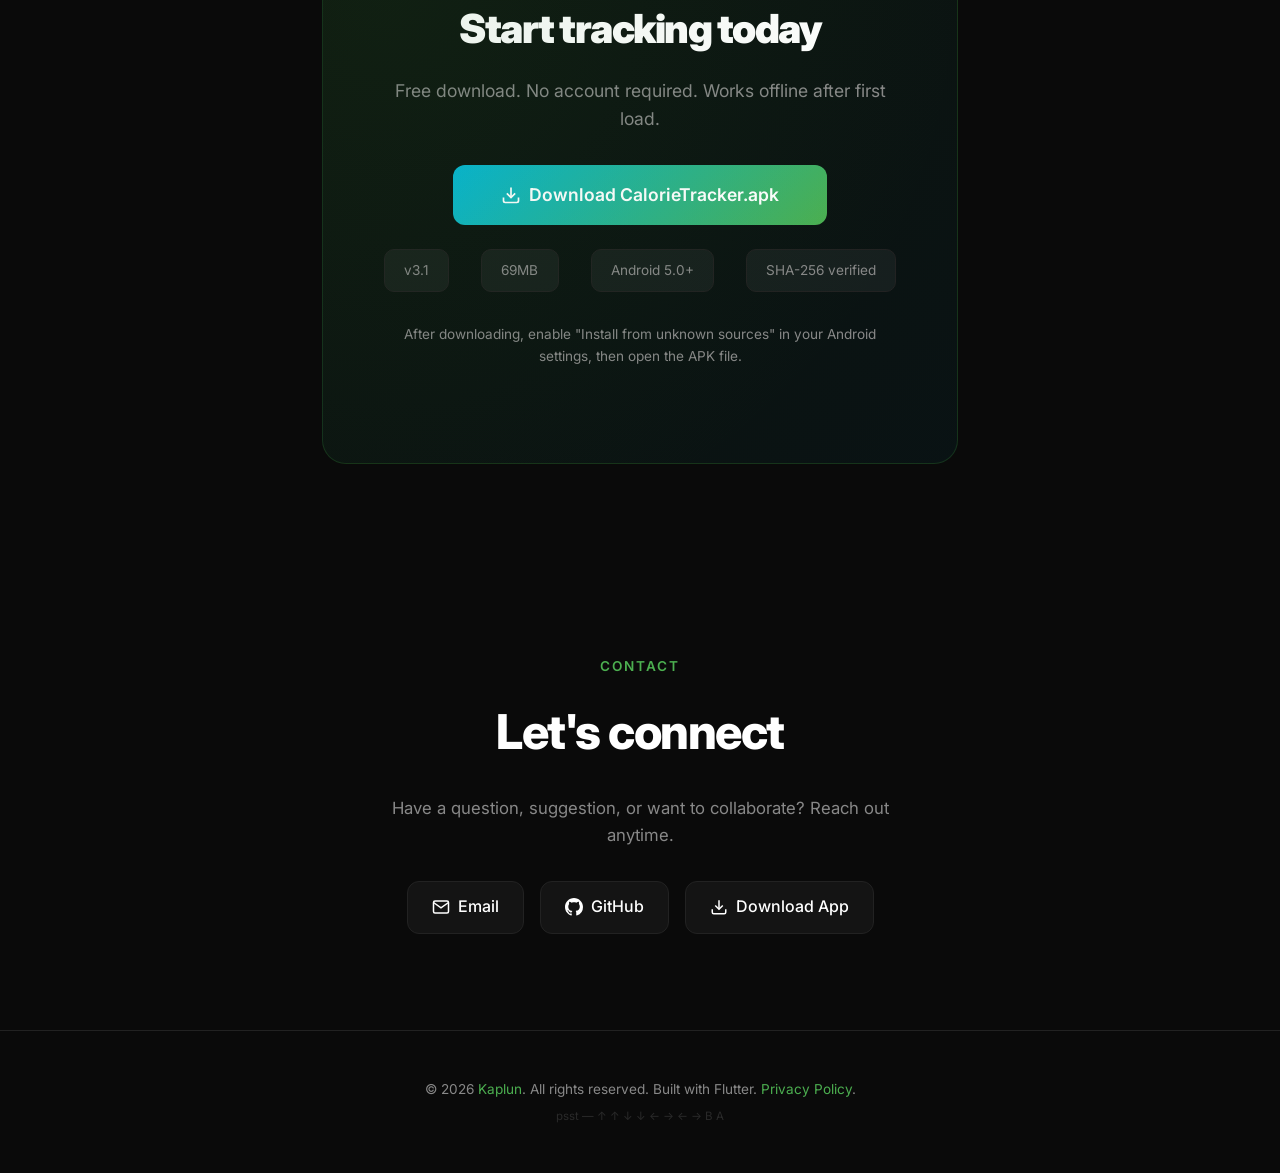
==== commit 25745953: "Add live food-tracker demo + easter eggs (Konami terminal, panic mode, fireworks, donut, fun facts)" ====
--- a/index.html
+++ b/index.html
@@ -12,6 +12,7 @@
   <meta property="og:image" content="https://danielkaplun898-creator.github.io/og-image.png">
   <link rel="preconnect" href="https://fonts.googleapis.com">
   <link href="https://fonts.googleapis.com/css2?family=Inter:wght@300;400;500;600;700;800;900&display=swap" rel="stylesheet">
+  <link rel="stylesheet" href="kaplun-fun.css">
   <style>
     *, *::before, *::after { margin: 0; padding: 0; box-sizing: border-box; }
     :root { --green: #2E7D32; --green-light: #4CAF50; --bg: #0a0a0a; --bg-card: #141414; --text: #fff; --text-muted: #888; --border: #222; --cyan: #06B6D4; --amber: #F59E0B; --red: #EF4444; --purple: #8B5CF6; }
@@ -420,6 +421,42 @@
     </div>
   </section>
 
+  <!-- Live tracker demo -->
+  <section id="tryit">
+    <div class="section-title">Live Demo</div>
+    <div class="section-heading">Try CalorieTracker right here</div>
+    <div class="section-desc">Search a food, add it, watch the ring fill. This is a real working widget — the app just does 600,000 more foods.</div>
+
+    <div class="tracker-demo">
+      <div class="t-side">
+        <div class="tring">
+          <div class="tring-inner">
+            <div class="tring-num" id="tring-num">0</div>
+            <div class="tring-sub">calories logged</div>
+          </div>
+        </div>
+        <div class="t-goal">daily goal
+          <select id="t-goal">
+            <option value="1500">1,500</option>
+            <option value="2000" selected>2,000</option>
+            <option value="2500">2,500</option>
+            <option value="3000">3,000</option>
+          </select>
+        </div>
+        <div class="t-payload" id="t-payload"></div>
+        <button class="t-clear" id="t-clear">Clear tray</button>
+      </div>
+      <div class="t-main">
+        <div class="t-search">
+          <span class="t-search-ic">🔍</span>
+          <input id="t-input" type="text" placeholder="Search a food — try 'pizza', 'banana', 'coffee'..." autocomplete="off">
+        </div>
+        <div class="t-results" id="t-results"></div>
+        <div class="t-tip">💡 Pick an amount (per 100 g) and hit <strong>Add</strong>. Hit your goal exactly and something nice happens.</div>
+      </div>
+    </div>
+  </section>
+
   <section id="about">
     <div class="section-title">About</div>
     <div class="section-heading">Built by Kaplun</div>
@@ -498,6 +535,7 @@
     <p>&copy; 2026 <a href="#">Kaplun</a>. All rights reserved. Built with Flutter. <a href="privacy-policy.html">Privacy Policy</a>.</p>
   </footer>
 
+  <script src="kaplun-fun.js"></script>
   <script>
     document.querySelectorAll('a[href^="#"]').forEach(anchor => {
       anchor.addEventListener('click', function (e) {
--- a/kaplun-fun.css
+++ b/kaplun-fun.css
@@ -0,0 +1,80 @@
+/* ===== Live tracker demo ===== */
+#tryit { max-width: 1000px; margin: 0 auto; }
+.tracker-demo { display: grid; grid-template-columns: 340px 1fr; gap: 2rem; margin-top: 3rem; align-items: stretch; }
+@media (max-width: 760px) { .tracker-demo { grid-template-columns: 1fr; } }
+.t-side { background: var(--bg-card); border: 1px solid var(--border); border-radius: 20px; padding: 2rem; display: flex; flex-direction: column; align-items: center; gap: 1rem; }
+.tring { width: 200px; height: 200px; border-radius: 50%; background: conic-gradient(var(--green-light) calc(var(--p,0)*1%), #1e1e1e 0); position: relative; display: flex; align-items: center; justify-content: center; transition: background 0.4s ease; }
+.tring::after { content: ''; position: absolute; inset: 16px; border-radius: 50%; background: var(--bg-card); }
+.tring-inner { position: relative; z-index: 1; text-align: center; }
+.tring-num { font-size: 2.6rem; font-weight: 900; letter-spacing: -1px; }
+.tring-sub { font-size: 0.85rem; color: var(--text-muted); }
+.t-goal { color: var(--text-muted); font-size: 0.9rem; display: flex; align-items: center; gap: 0.5rem; }
+.t-goal select { background: var(--bg); color: var(--text); border: 1px solid var(--border); border-radius: 8px; padding: 0.35rem 0.6rem; font-size: 0.9rem; }
+.t-payload { width: 100%; min-height: 64px; display: flex; flex-direction: column; gap: 0.4rem; font-size: 0.85rem; color: var(--text-muted); }
+.t-chip { display: flex; align-items: center; justify-content: space-between; gap: 0.5rem; background: #1b1b1b; border: 1px solid var(--border); border-radius: 10px; padding: 0.4rem 0.7rem; animation: chip-in 0.25s ease; }
+@keyframes chip-in { from { opacity: 0; transform: translateY(-6px) scale(0.96); } to { opacity: 1; transform: none; } }
+.t-chip .tc-name { font-weight: 600; }
+.t-chip .tc-cal { color: var(--green-light); font-weight: 700; }
+.t-chip .tc-x { cursor: pointer; color: var(--text-muted); background: none; border: none; font-size: 1rem; padding: 0 0.2rem; }
+.t-chip .tc-x:hover { color: var(--red); }
+.t-clear { background: transparent; color: var(--text-muted); border: 1px solid var(--border); border-radius: 10px; padding: 0.5rem 1.4rem; cursor: pointer; font-size: 0.85rem; transition: all 0.2s; }
+.t-clear:hover { color: var(--red); border-color: var(--red); }
+.t-main { background: var(--bg-card); border: 1px solid var(--border); border-radius: 20px; padding: 2rem; display: flex; flex-direction: column; gap: 1.2rem; }
+.t-search { display: flex; align-items: center; gap: 0.6rem; background: var(--bg); border: 1px solid var(--border); border-radius: 14px; padding: 0.6rem 1rem; transition: border-color 0.2s; }
+.t-search:focus-within { border-color: var(--green-light); }
+.t-search input { flex: 1; background: none; border: none; outline: none; color: var(--text); font-size: 1rem; font-family: inherit; }
+.t-search-ic { font-size: 1.1rem; }
+.t-results { display: flex; flex-direction: column; gap: 0.5rem; max-height: 380px; overflow-y: auto; }
+.t-row { display: flex; align-items: center; gap: 0.8rem; padding: 0.6rem 0.8rem; border: 1px solid var(--border); border-radius: 12px; background: #171717; animation: chip-in 0.2s ease; }
+.t-row .tr-emoji { font-size: 1.3rem; }
+.t-row .tr-info { flex: 1; }
+.t-row .tr-name { font-weight: 600; font-size: 0.95rem; }
+.t-row .tr-sub { color: var(--text-muted); font-size: 0.78rem; }
+.t-row .tr-cal { color: var(--green-light); font-weight: 800; min-width: 52px; text-align: right; }
+.t-row .tr-g { width: 56px; background: var(--bg); color: var(--text); border: 1px solid var(--border); border-radius: 8px; padding: 0.3rem 0.4rem; font-size: 0.85rem; text-align: center; }
+.t-row .tr-add { background: var(--green); color: #fff; border: none; border-radius: 8px; padding: 0.45rem 0.9rem; cursor: pointer; font-weight: 600; font-size: 0.85rem; transition: all 0.2s; }
+.t-row .tr-add:hover { background: var(--green-light); transform: translateY(-1px); }
+.t-tip { font-size: 0.82rem; color: var(--text-muted); }
+
+/* ===== Toasts ===== */
+.toast-wrap { position: fixed; bottom: 20px; left: 20px; z-index: 9999; display: flex; flex-direction: column; gap: 0.6rem; pointer-events: none; }
+.toast { background: var(--bg-card); border: 1px solid var(--green); border-left: 4px solid var(--green-light); color: var(--text); padding: 0.7rem 1rem; border-radius: 12px; font-size: 0.9rem; box-shadow: 0 12px 40px rgba(0,0,0,0.5); animation: toast-in 0.3s ease; max-width: 320px; }
+@keyframes toast-in { from { opacity: 0; transform: translateY(14px); } to { opacity: 1; transform: none; } }
+
+/* ===== Terminal easter egg ===== */
+.term-overlay { position: fixed; inset: 0; z-index: 10000; background: rgba(0,0,0,0.88); display: flex; align-items: center; justify-content: center; backdrop-filter: blur(6px); }
+.term-box { width: min(640px, 92vw); background: #0b120b; border: 1px solid #2f4a2f; border-radius: 14px; box-shadow: 0 0 60px rgba(46,125,50,0.25); font-family: 'Courier New', monospace; overflow: hidden; animation: toast-in 0.25s ease; }
+.term-head { background: #0f180f; padding: 0.6rem 1rem; display: flex; gap: 0.5rem; align-items: center; border-bottom: 1px solid #2f4a2f; color: #7cb87c; font-size: 0.75rem; }
+.term-head .d { width: 12px; height: 12px; border-radius: 50%; }
+.term-body { padding: 1rem; min-height: 260px; max-height: 60vh; overflow-y: auto; color: #7dff9b; font-size: 0.9rem; line-height: 1.5; }
+.term-body .in { color: #c8ffd6; }
+.term-body .ok { color: #7dff9b; }
+.term-body .warn { color: #ffd166; }
+.term-body .err { color: #ff6b6b; }
+.term-input-row { display: flex; align-items: center; gap: 0.5rem; padding: 0.4rem 1rem 0.9rem; }
+.term-input-row .pfx { color: #7dff9b; }
+.term-input-row input { flex: 1; background: none; border: none; outline: none; color: #c8ffd6; font-family: 'Courier New', monospace; font-size: 0.9rem; }
+
+/* ===== Matrix rain ===== */
+.matrix-canvas { position: fixed; inset: 0; z-index: 10001; pointer-events: none; }
+
+/* ===== Panic mode ===== */
+.panic-overlay { position: fixed; inset: 0; z-index: 10002; background: #fff; color: #111; overflow: auto; display: none; }
+.panic-overlay.show { display: block; }
+.resume-card { max-width: 720px; margin: 3rem auto; padding: 2.5rem; font-family: Georgia, 'Times New Roman', serif; box-shadow: 0 20px 60px rgba(0,0,0,0.15); border: 1px solid #ddd; border-radius: 4px; }
+.resume-card h1 { font-size: 2rem; letter-spacing: -0.5px; margin-bottom: 0.2rem; }
+.resume-card .rc-sub { color: #555; border-bottom: 2px solid #333; padding-bottom: 0.8rem; margin-bottom: 1.2rem; }
+.resume-card h2 { font-size: 1rem; text-transform: uppercase; letter-spacing: 1px; margin: 1.3rem 0 0.4rem; color: #222; }
+.resume-card p, .resume-card li { font-size: 0.95rem; color: #333; }
+.resume-card ul { padding-left: 1.3rem; }
+.resume-card .rc-exit { margin-top: 2rem; background: #111; color: #fff; border: none; border-radius: 6px; padding: 0.6rem 1.2rem; cursor: pointer; font-size: 0.9rem; }
+.resume-card .rc-badge { display: inline-block; background: #eee; border: 1px solid #ccc; padding: 0.3rem 0.8rem; border-radius: 100px; font-size: 0.75rem; margin-bottom: 1rem; }
+
+/* ===== Confetti ===== */
+.confetti-wrap { position: fixed; inset: 0; z-index: 9998; pointer-events: none; overflow: hidden; }
+.con { position: absolute; top: -20px; border-radius: 2px; animation: con-fall linear forwards; }
+@keyframes con-fall { to { transform: translateY(110vh) rotate(720deg); opacity: 0.9; } }
+
+/* ===== Footer hint ===== */
+.hint-press { display: block; margin-top: 0.4rem; font-size: 0.72rem; color: #2a2a2a; transition: color 0.3s; cursor: default; }
+.hint-press:hover { color: var(--green-light); }
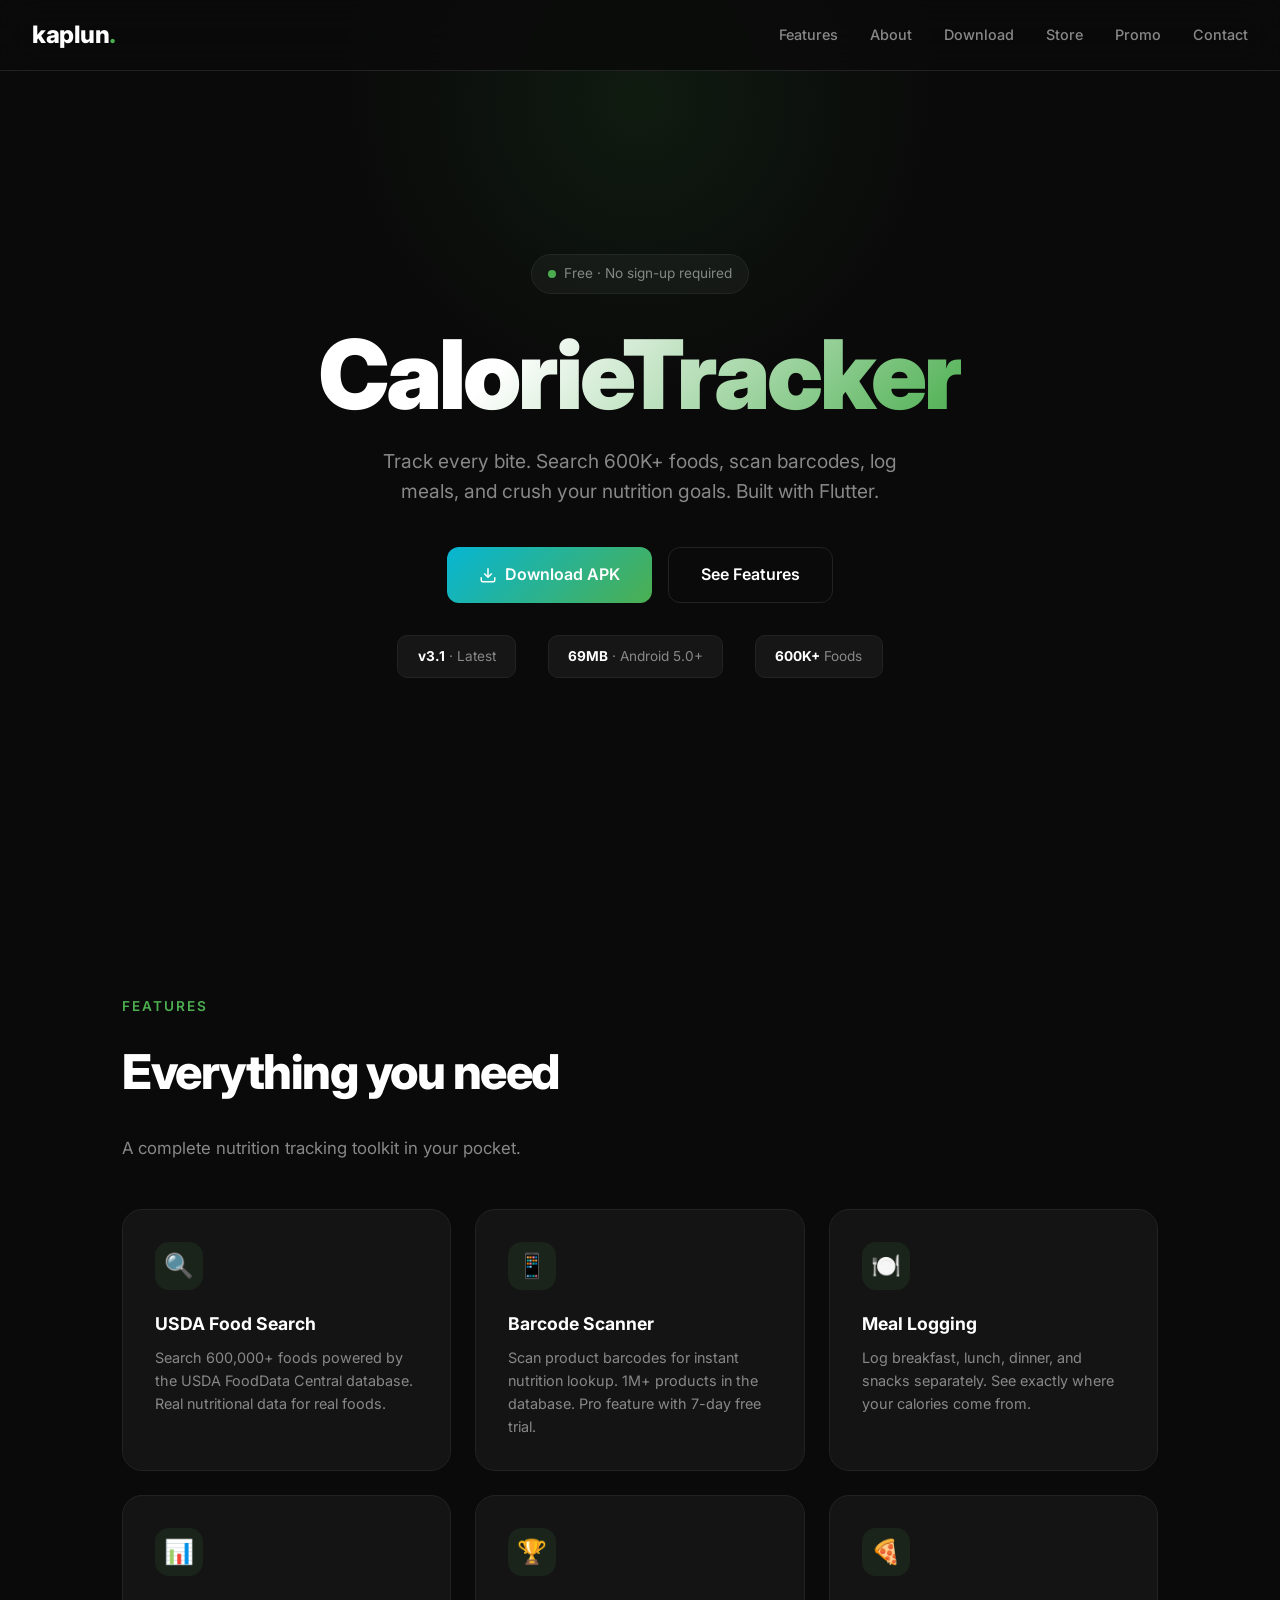
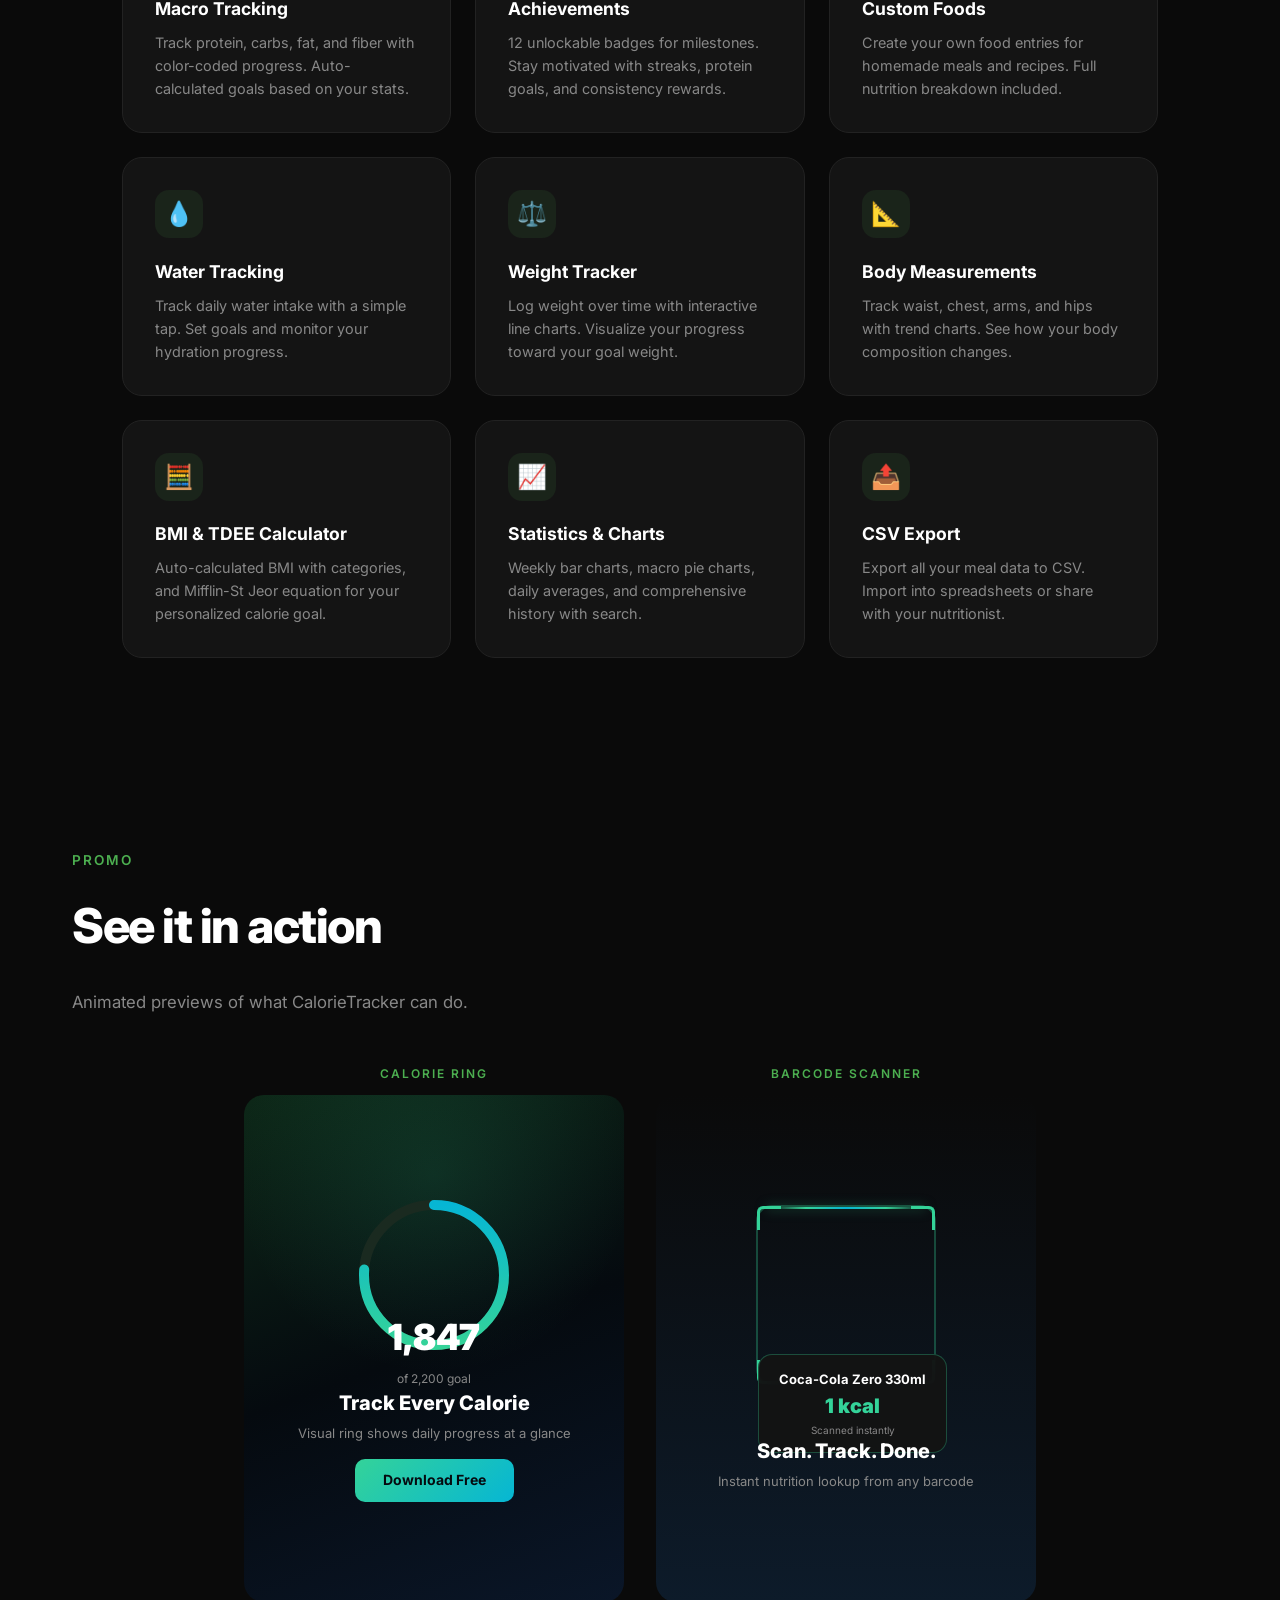
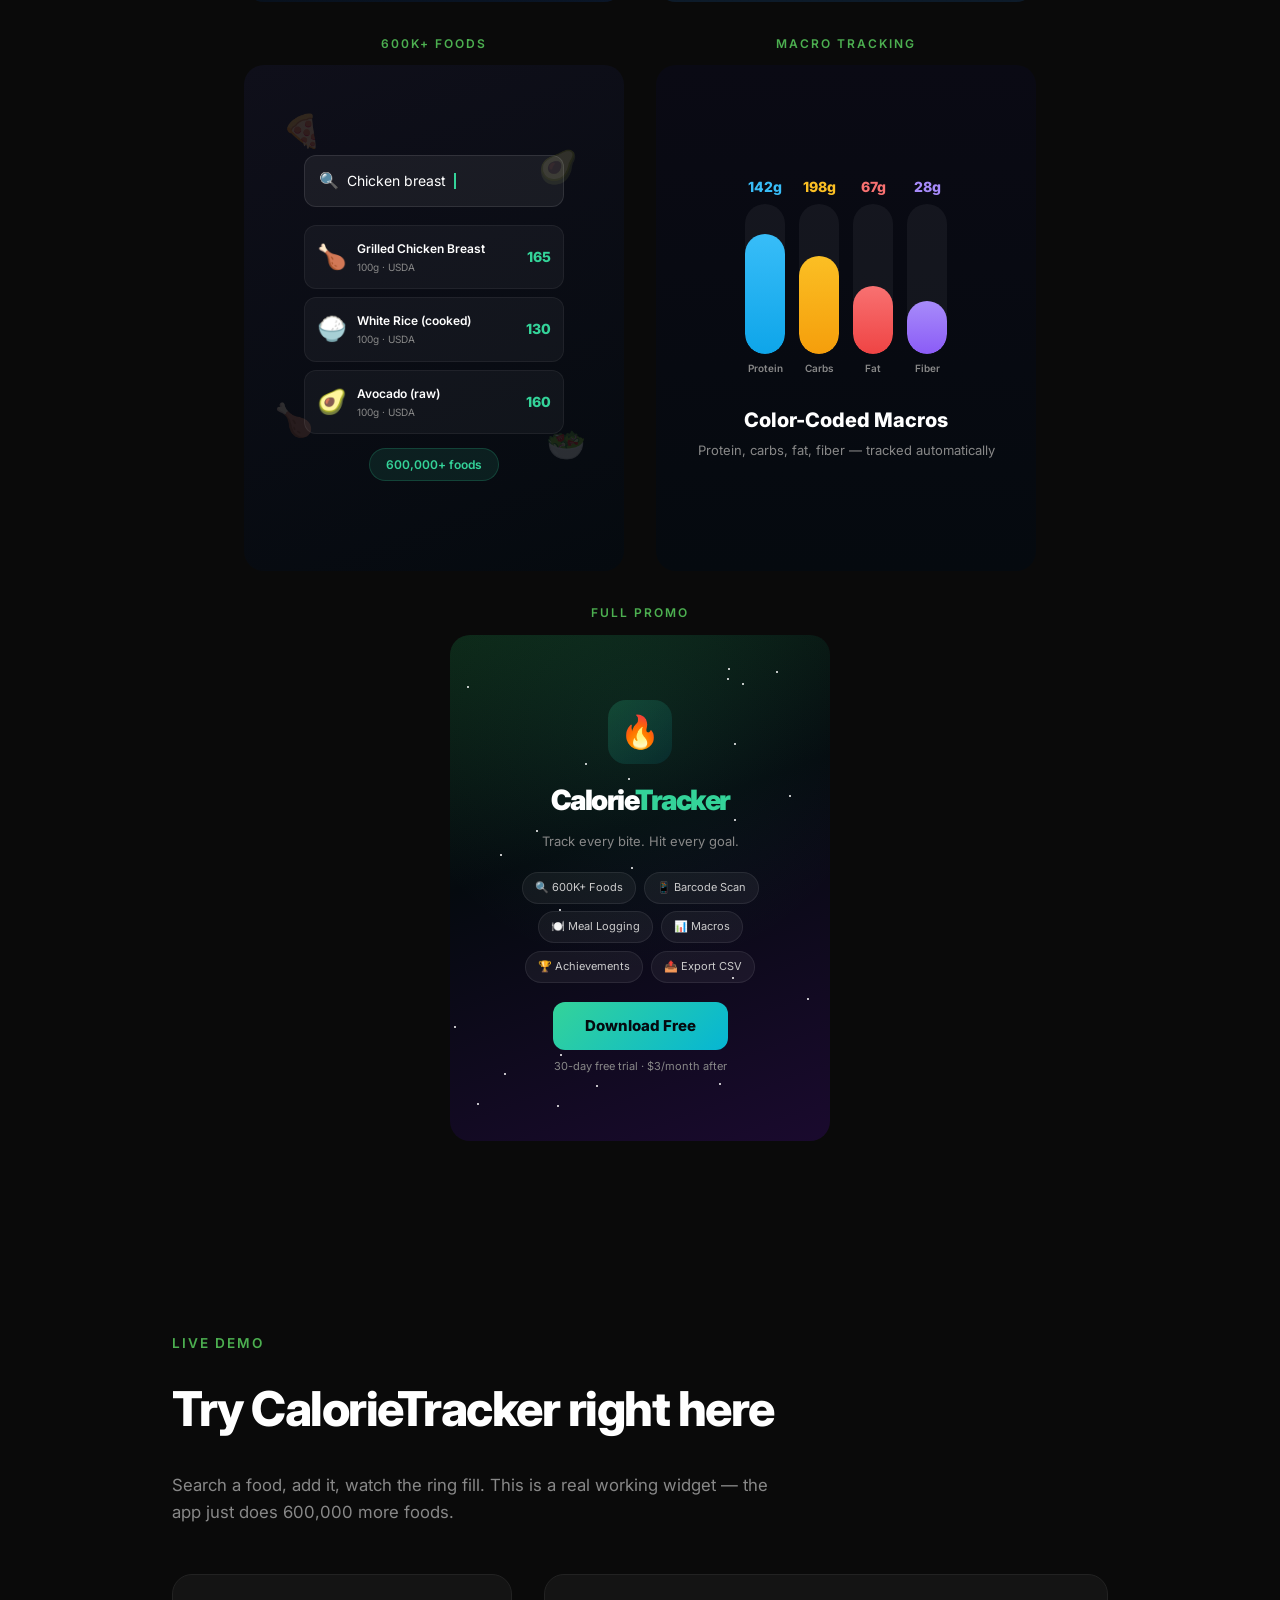
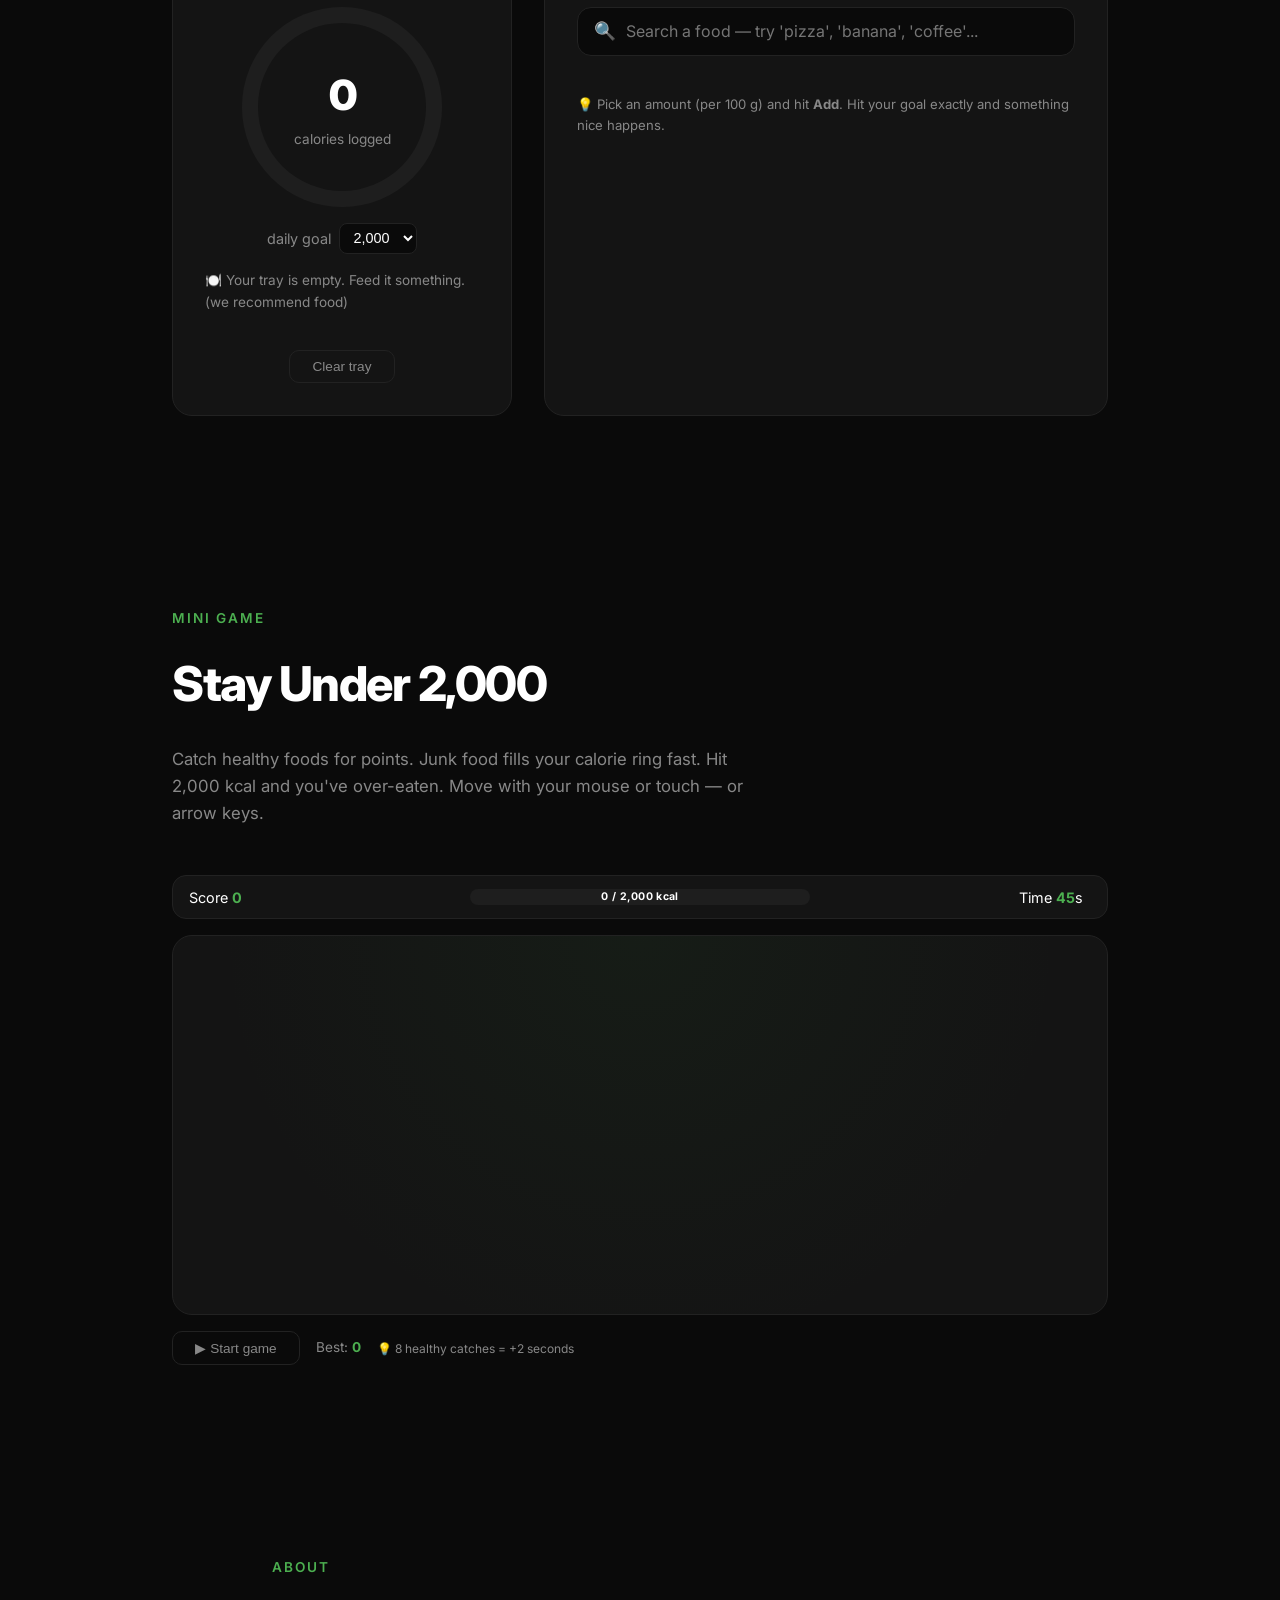
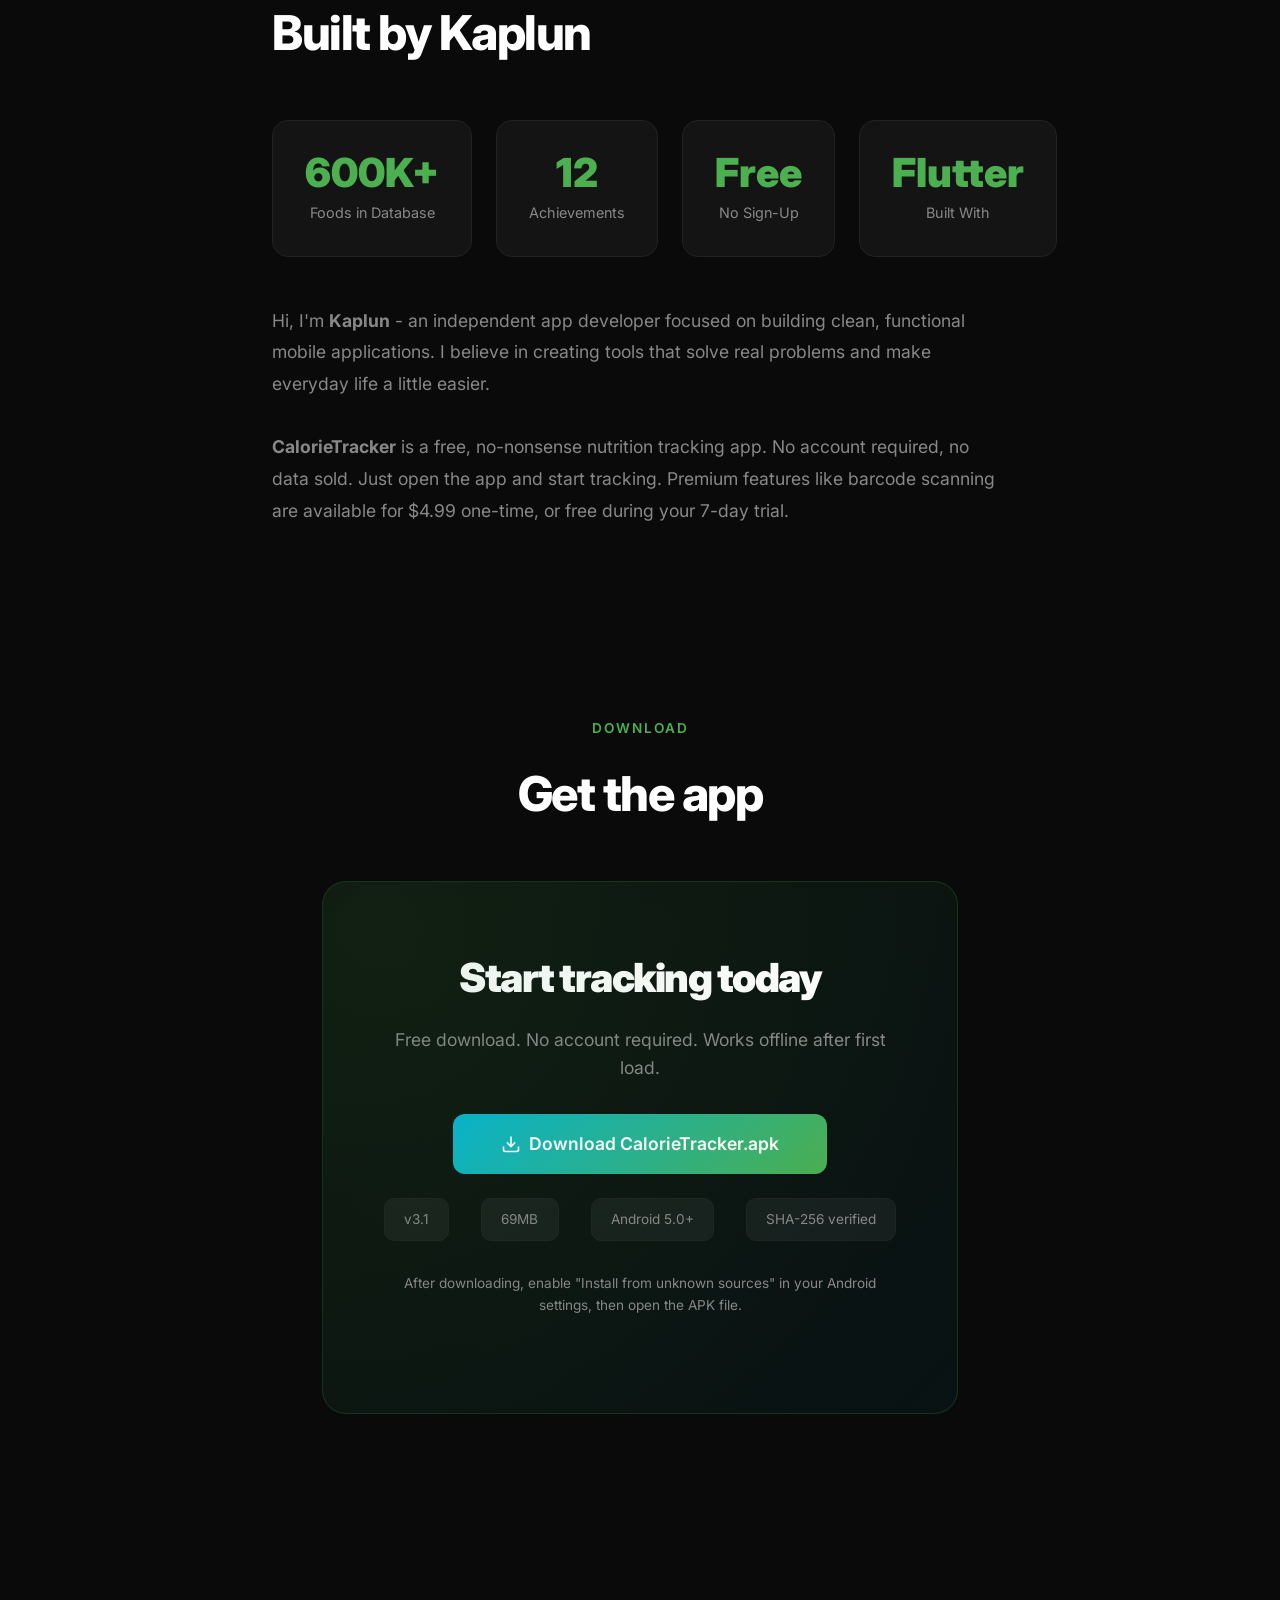
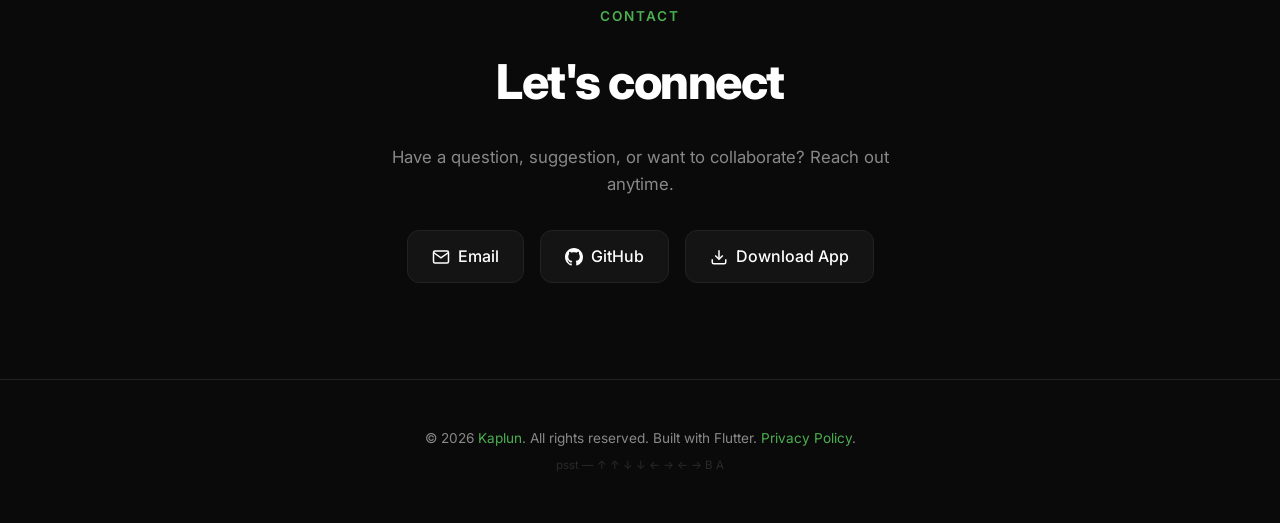
==== commit 89720b7b: "Add 'Stay Under 2,000' calorie-catching minigame (canvas, best score, time bonus)" ====
--- a/index.html
+++ b/index.html
@@ -457,6 +457,41 @@
     </div>
   </section>
 
+  <!-- Mini game -->
+  <section id="game">
+    <div class="section-title">Mini Game</div>
+    <div class="section-heading">Stay Under 2,000</div>
+    <div class="section-desc">Catch healthy foods for points. Junk food fills your calorie ring fast. Hit 2,000 kcal and you've over-eaten. Move with your mouse or touch — or arrow keys.</div>
+
+    <div class="game-wrap" style="margin-top: 3rem;">
+      <div class="game-hud">
+        <div class="gh-item">Score <b id="g-score">0</b></div>
+        <div class="g-ring"><div class="g-ring-fill" id="g-ring-fill"></div><span id="g-ring-txt">0 / 2,000 kcal</span></div>
+        <div class="gh-item">Time <b id="g-time">45</b>s</div>
+      </div>
+      <div class="game-area" id="game-area">
+        <canvas id="g-canvas"></canvas>
+        <div class="g-overlay" id="g-overlay">
+          <div>
+            <h3 id="g-over-title"></h3>
+            <p id="g-over-sub"></p>
+            <div class="g-stats">
+              <div><span>Score</span><b id="g-st-score">0</b></div>
+              <div><span>Foods caught</span><b id="g-st-foods">0</b></div>
+              <div><span>Calories</span><b id="g-st-kcal">0</b></div>
+            </div>
+            <button class="tr-add" id="g-play-again" style="padding: 0.7rem 1.6rem;">Play again</button>
+          </div>
+        </div>
+      </div>
+      <div class="game-ctls">
+        <button class="t-clear" id="g-start">▶ Start game</button>
+        <span class="board">Best: <b id="g-best">0</b></span>
+        <span class="board" style="font-size: 0.75rem;">💡 8 healthy catches = +2 seconds</span>
+      </div>
+    </div>
+  </section>
+
   <section id="about">
     <div class="section-title">About</div>
     <div class="section-heading">Built by Kaplun</div>
--- a/kaplun-fun.css
+++ b/kaplun-fun.css
@@ -77,4 +77,28 @@
 
 /* ===== Footer hint ===== */
 .hint-press { display: block; margin-top: 0.4rem; font-size: 0.72rem; color: #2a2a2a; transition: color 0.3s; cursor: default; }
-.hint-press:hover { color: var(--green-light); }+.hint-press:hover { color: var(--green-light); }
+
+/* ===== Stay Under 2,000 minigame ===== */
+#game { max-width: 1000px; margin: 0 auto; }
+.game-hud { display: flex; align-items: center; justify-content: space-between; gap: 1rem; background: var(--bg-card); border: 1px solid var(--border); border-radius: 14px; padding: 0.6rem 1rem; font-size: 0.9rem; flex-wrap: wrap; }
+.game-hud .gh-item { min-width: 72px; }
+.game-hud b { color: var(--green-light); }
+.g-ring { flex: 1; min-width: 140px; max-width: 340px; height: 16px; background: #1e1e1e; border-radius: 100px; overflow: hidden; position: relative; }
+.g-ring-fill { height: 100%; width: 0%; background: linear-gradient(90deg, var(--green), var(--cyan)); transition: width 0.2s ease; }
+.g-ring-fill.danger { background: linear-gradient(90deg, var(--amber), var(--red)); }
+.g-ring span { position: absolute; inset: 0; display: flex; align-items: center; justify-content: center; font-size: 0.66rem; font-weight: 700; color: #fff; letter-spacing: 0.3px; }
+.game-area { position: relative; height: 380px; background: radial-gradient(circle at 50% 0%, rgba(46,125,50,0.08), transparent 70%), var(--bg-card); border: 1px solid var(--border); border-radius: 20px; margin-top: 1rem; overflow: hidden; touch-action: none; cursor: pointer; }
+#g-canvas { width: 100%; height: 100%; display: block; }
+.shake { animation: gshake 0.35s; }
+@keyframes gshake { 0%, 100% { transform: translateX(0); } 20% { transform: translateX(-7px); } 40% { transform: translateX(6px); } 60% { transform: translateX(-4px); } 80% { transform: translateX(3px); } }
+.game-ctls { display: flex; align-items: center; gap: 1rem; margin-top: 1rem; }
+.board { color: var(--text-muted); font-size: 0.85rem; }
+.board b { color: var(--green-light); }
+.g-overlay { position: absolute; inset: 0; background: rgba(6, 10, 6, 0.82); backdrop-filter: blur(3px); display: none; align-items: center; justify-content: center; text-align: center; padding: 1.5rem; }
+.g-overlay.show { display: flex; }
+.g-overlay h3 { font-size: 1.6rem; margin-bottom: 0.4rem; letter-spacing: -0.5px; }
+.g-overlay p { color: var(--text-muted); font-size: 0.95rem; margin-bottom: 1.2rem; }
+.g-overlay .g-stats { display: flex; gap: 1.6rem; justify-content: center; margin-bottom: 1.4rem; font-size: 0.9rem; }
+.g-overlay .g-stats div span { display: block; color: var(--text-muted); font-size: 0.72rem; }
+.g-overlay .g-stats div b { color: var(--green-light); font-size: 1.3rem; }
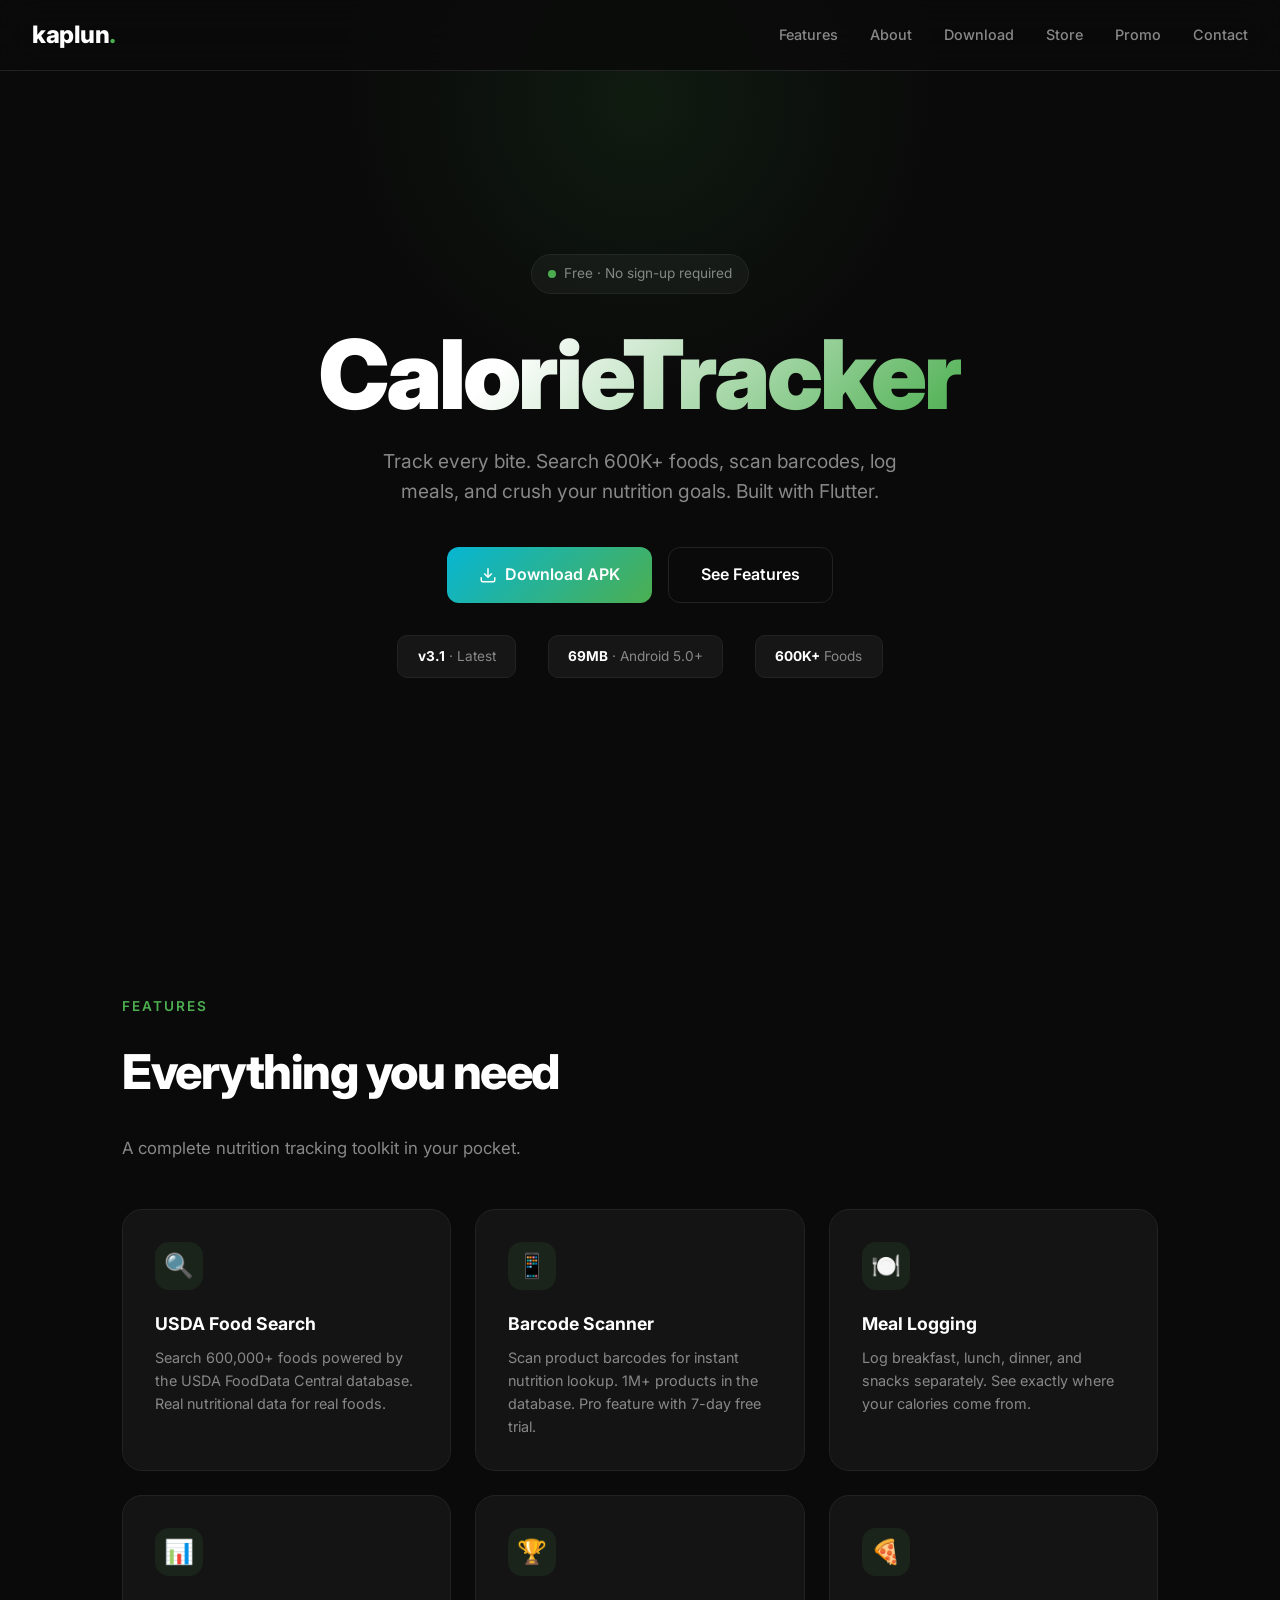
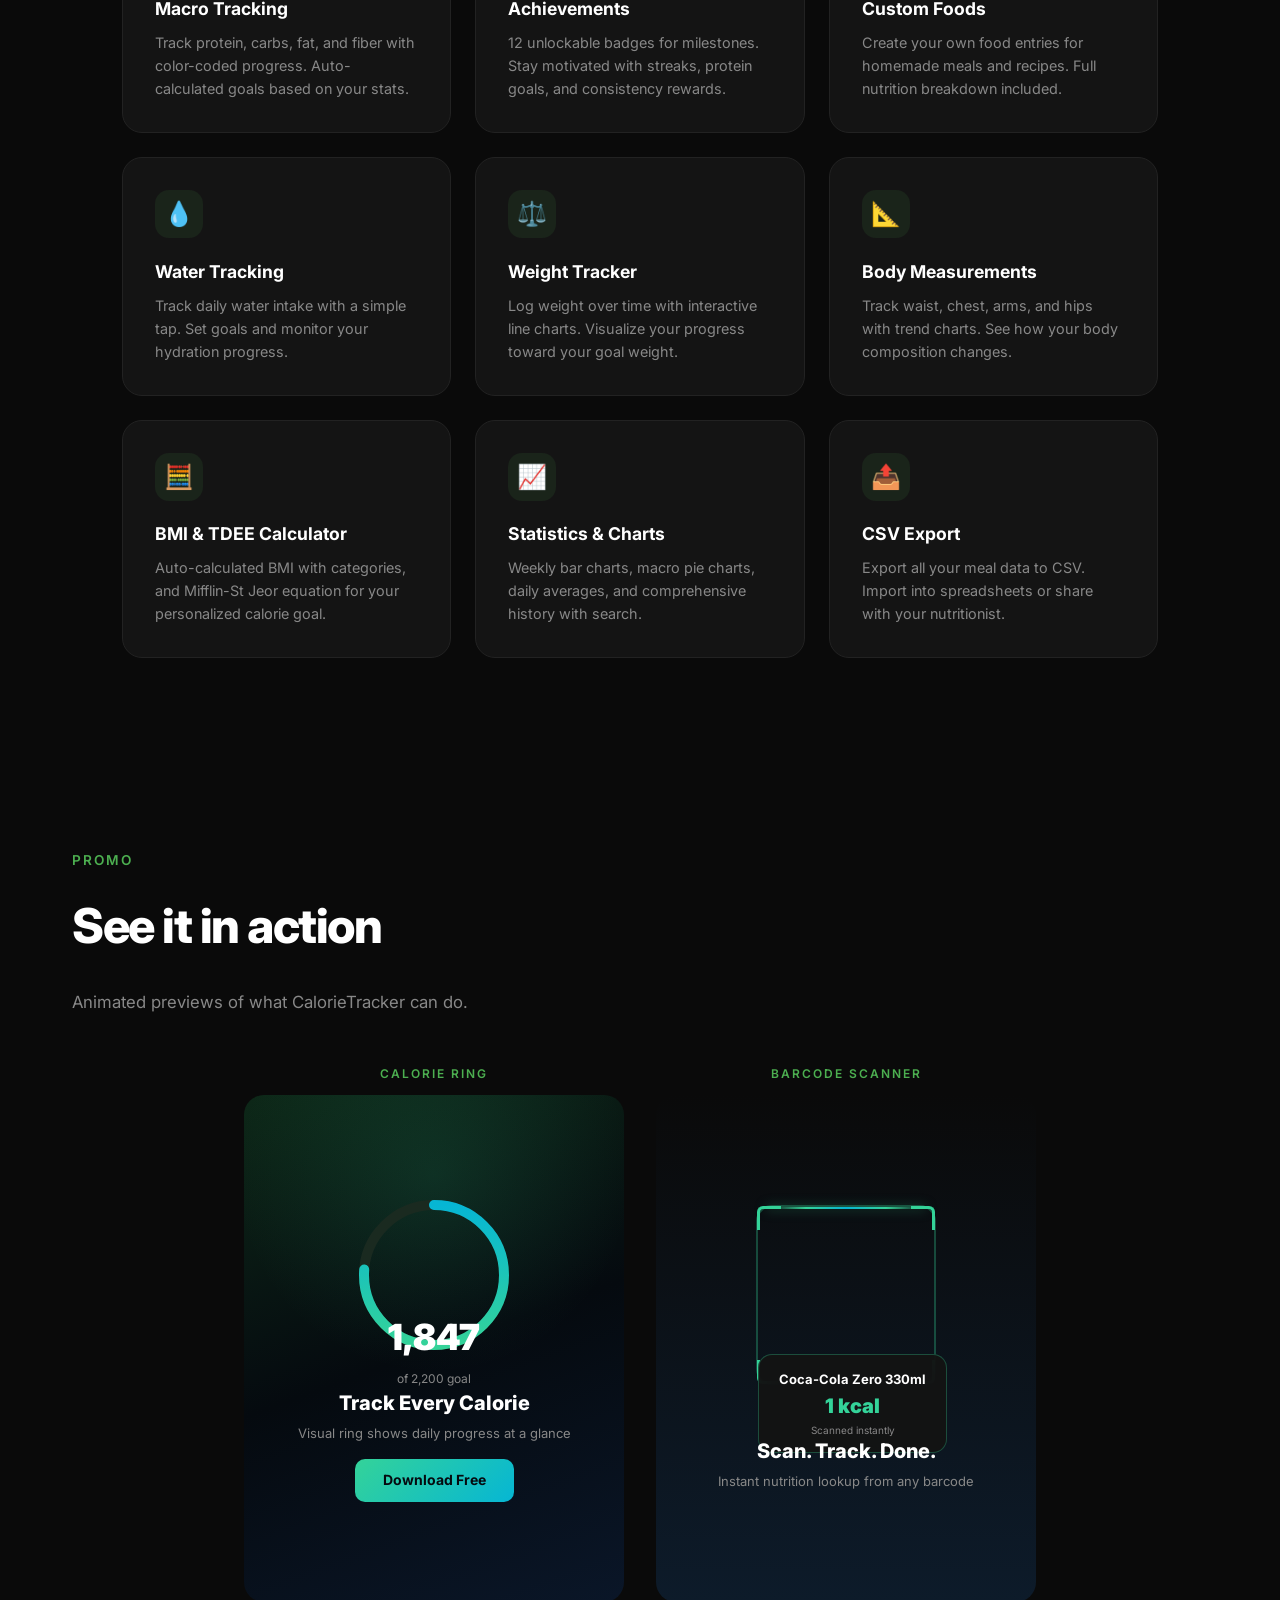
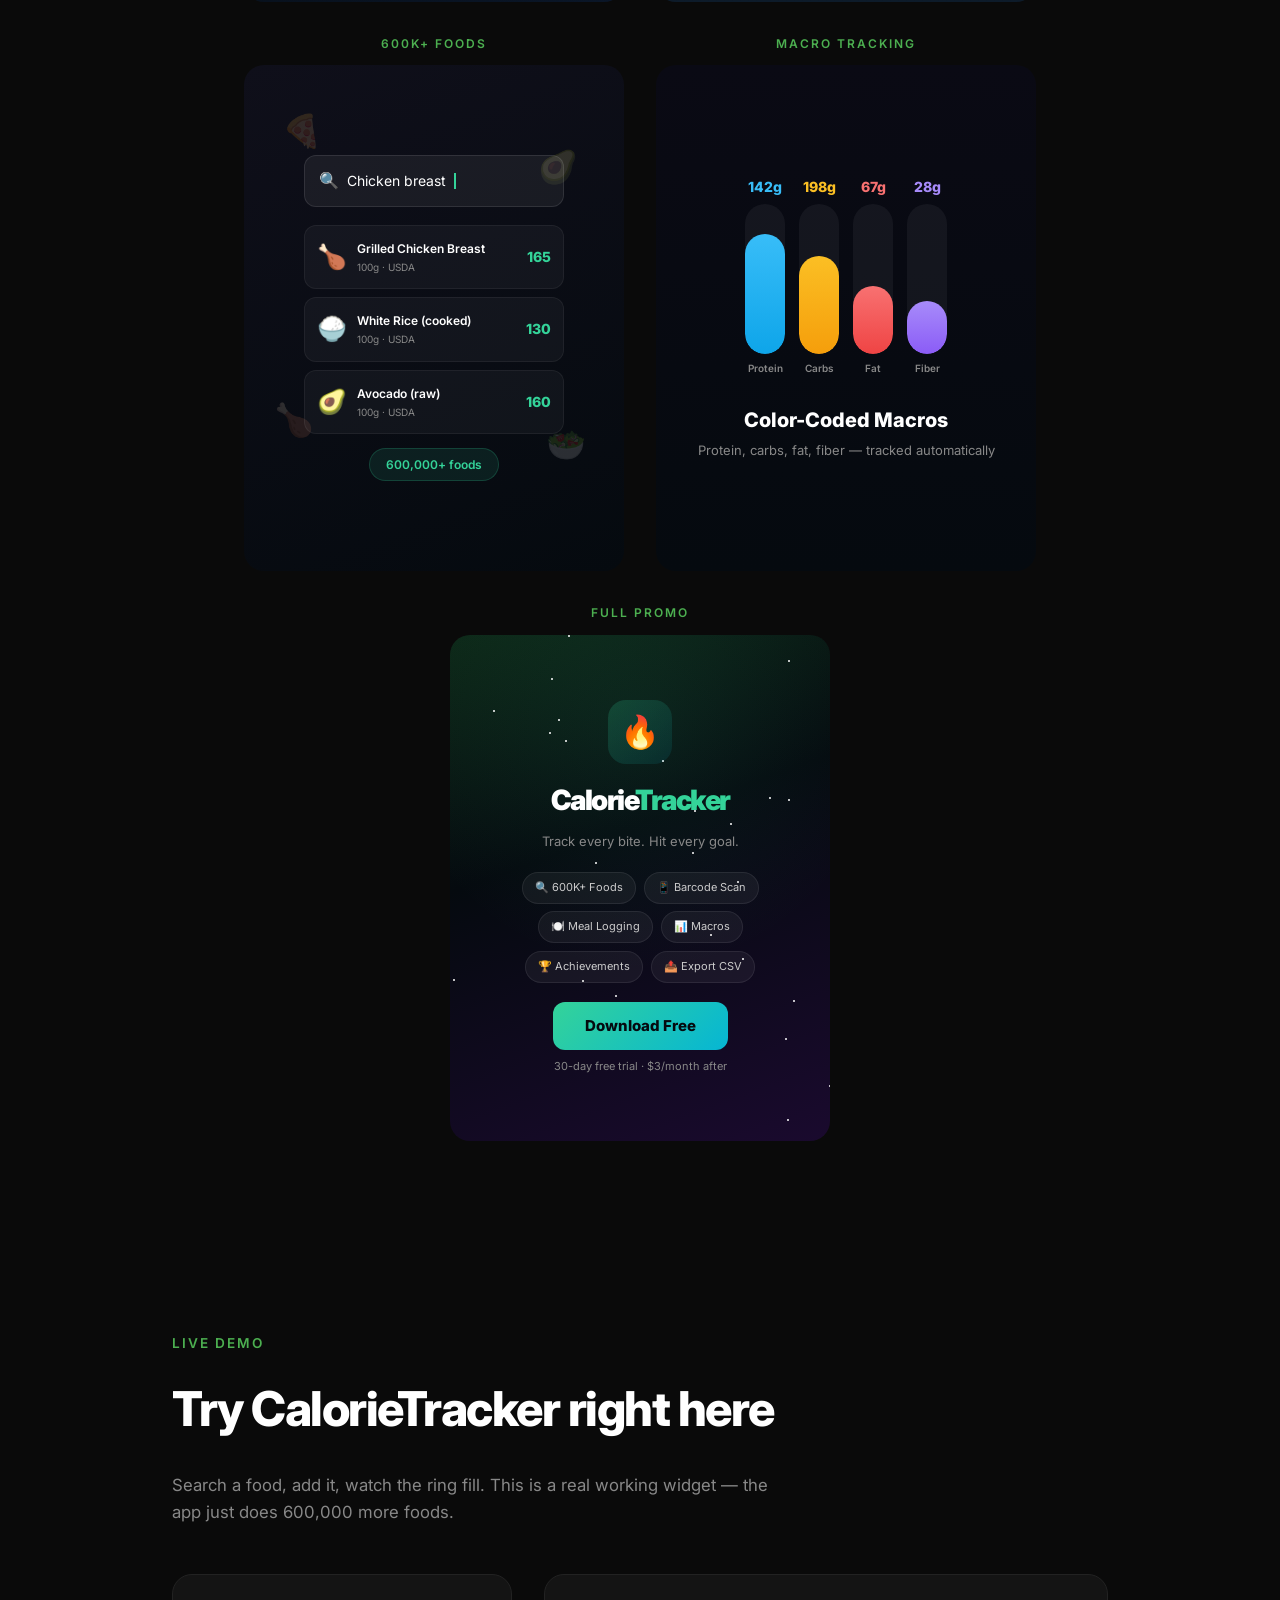
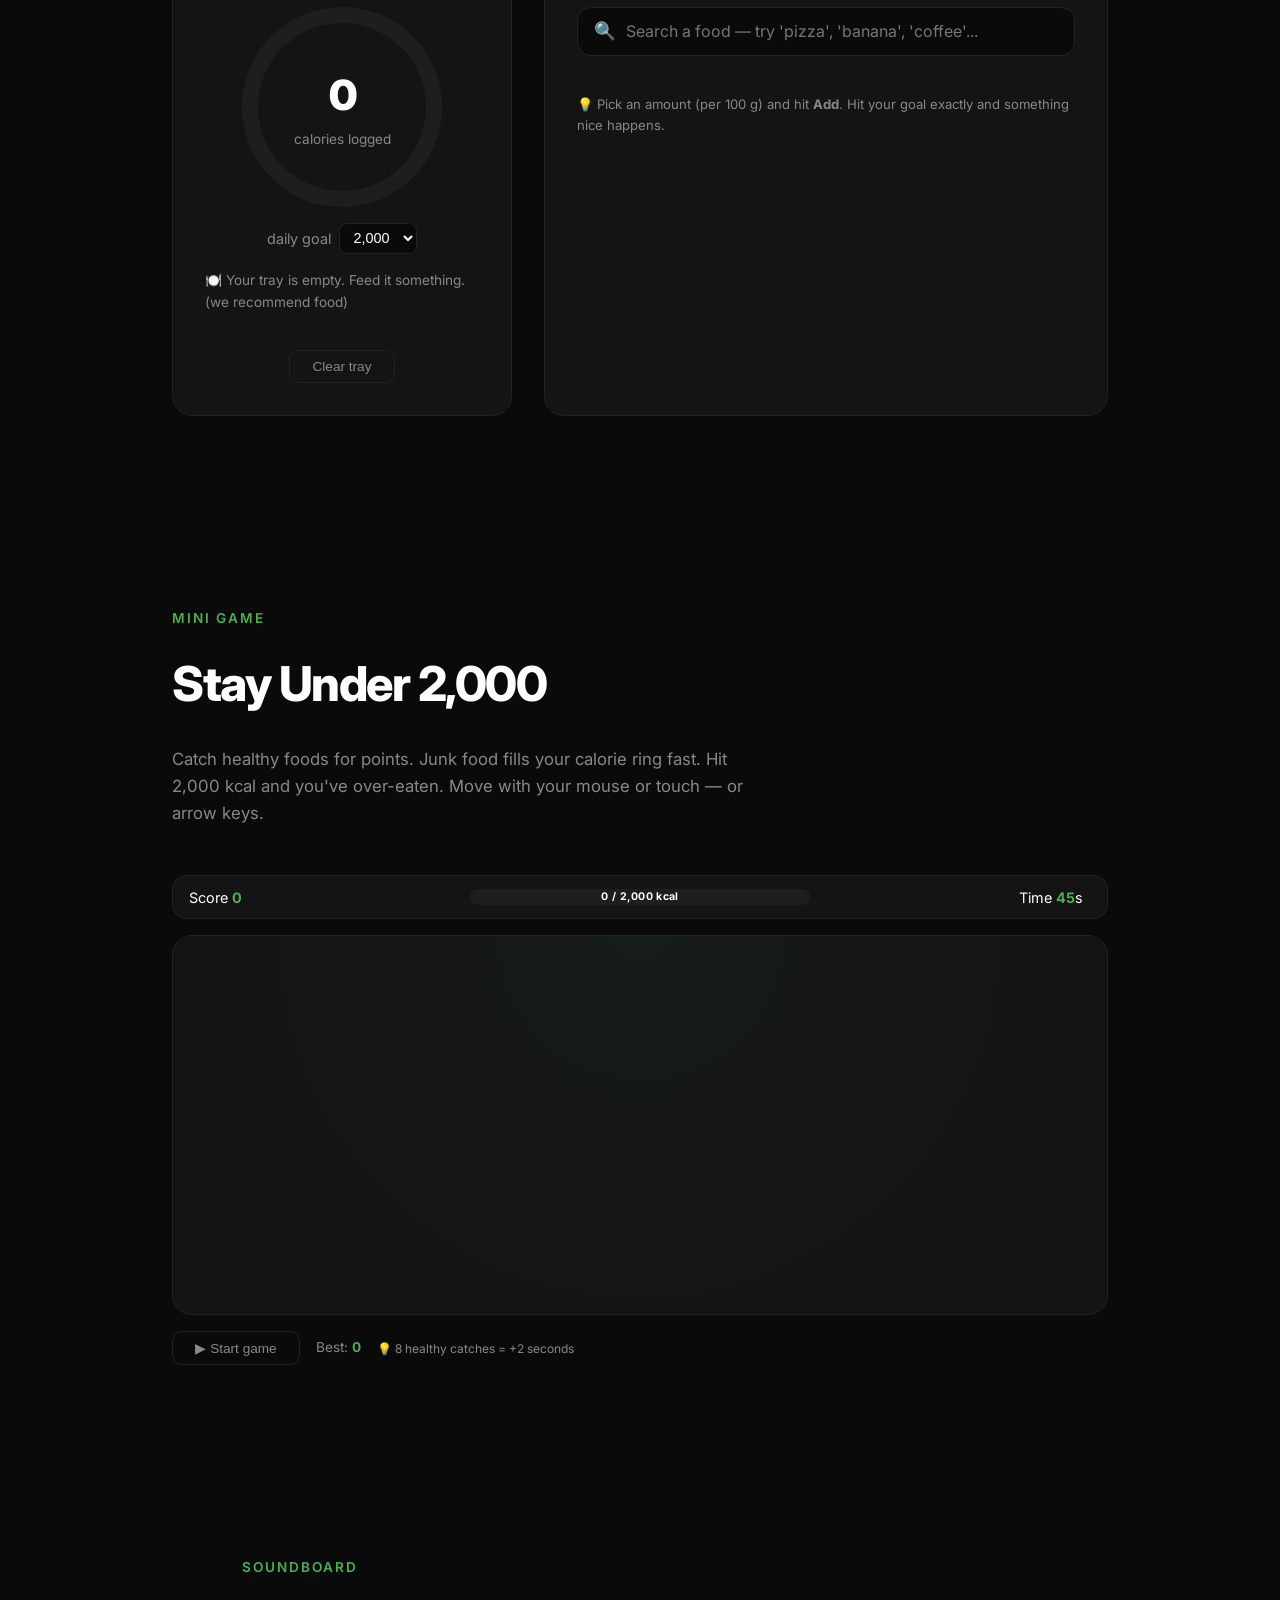
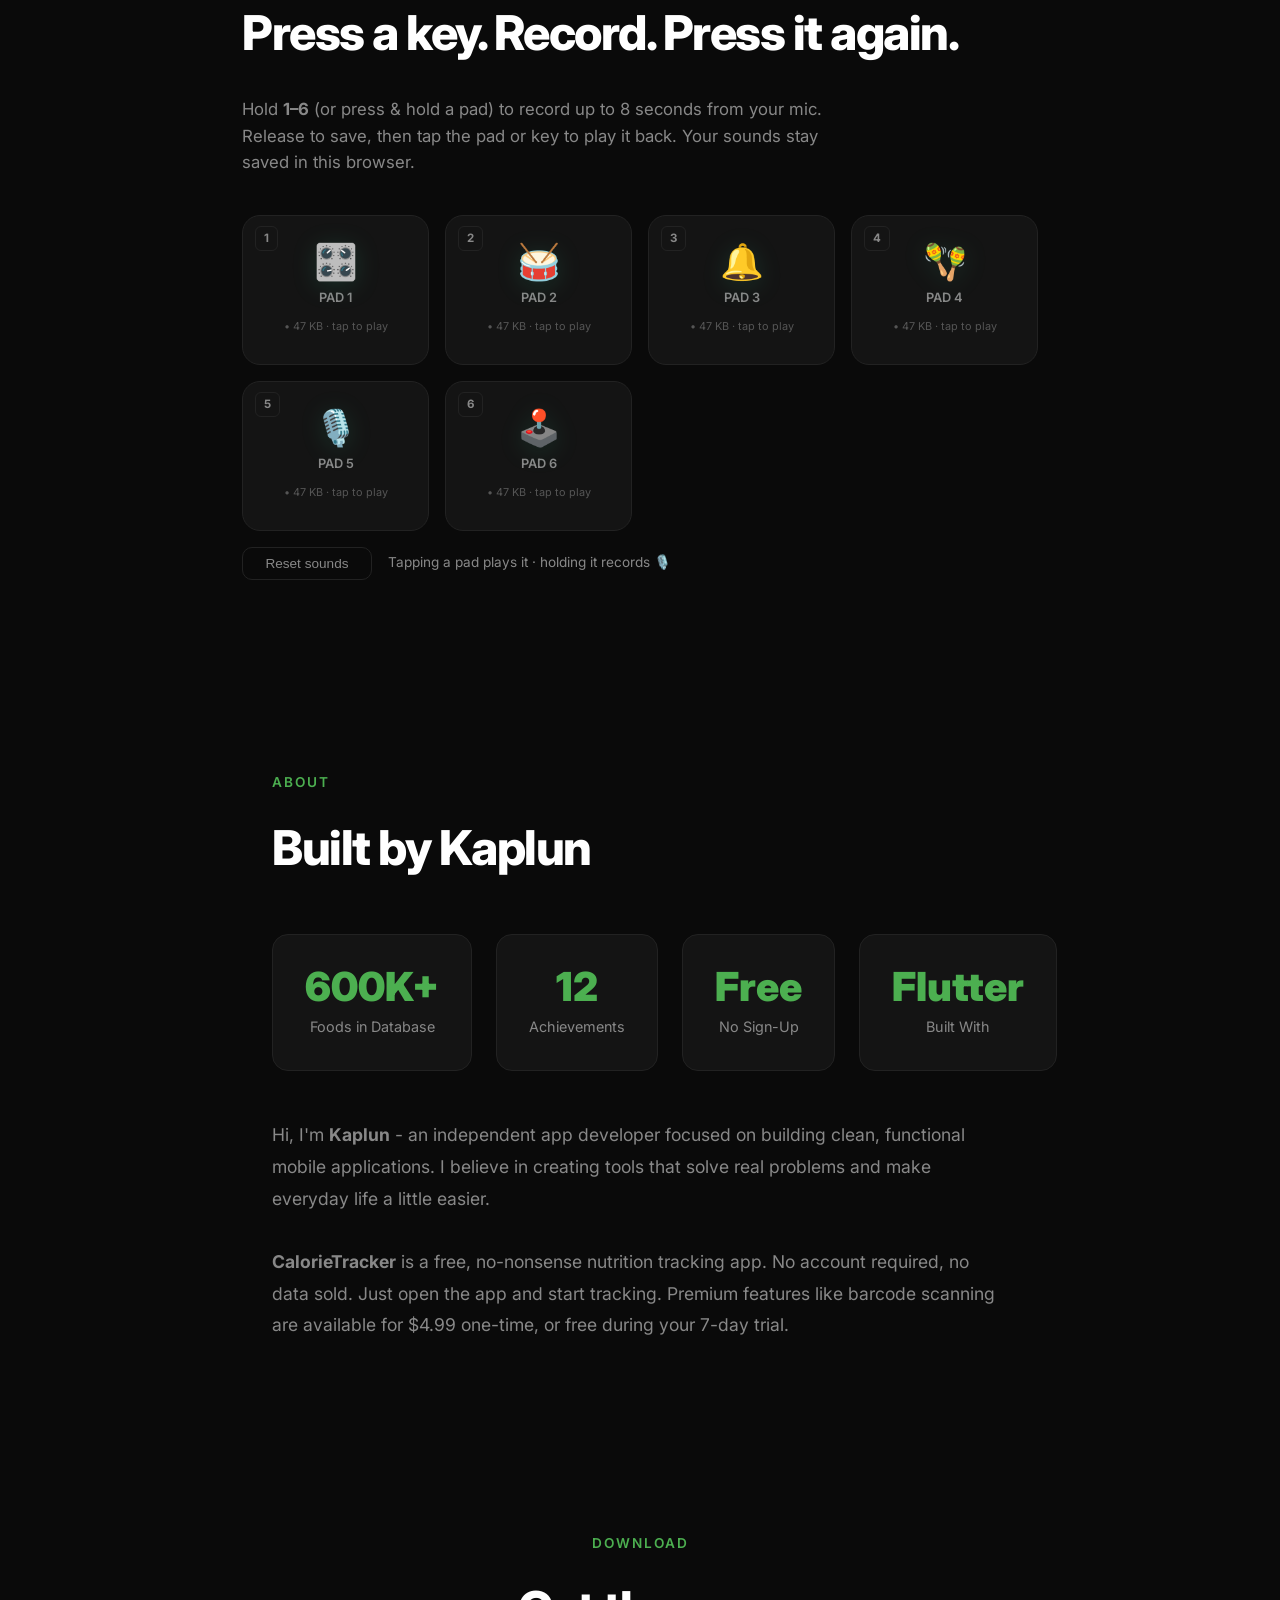
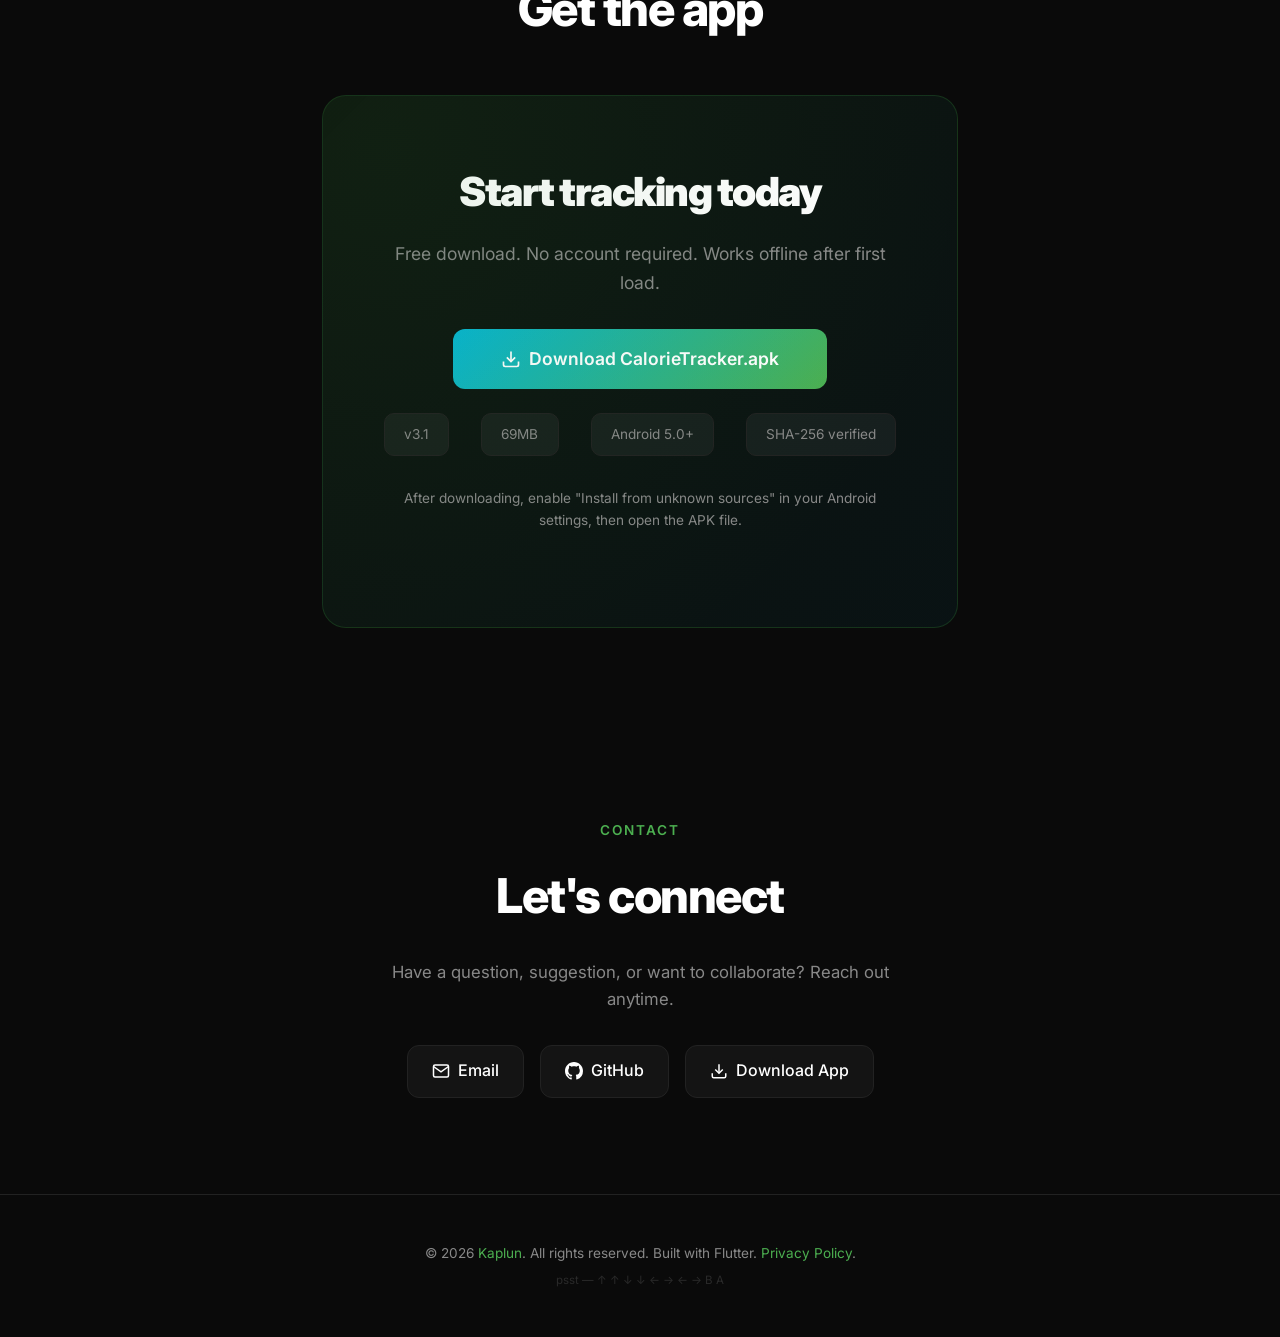
==== commit 3faa4512: "Add key-record soundboard: hold 1-6 to record, tap to play, IndexedDB persistence, synth default pad" ====
--- a/index.html
+++ b/index.html
@@ -492,6 +492,19 @@
     </div>
   </section>
 
+  <!-- Soundboard -->
+  <section id="soundboard">
+    <div class="section-title">Soundboard</div>
+    <div class="section-heading">Press a key. Record. Press it again.</div>
+    <div class="section-desc">Hold <strong>1–6</strong> (or press &amp; hold a pad) to record up to 8 seconds from your mic. Release to save, then tap the pad or key to play it back. Your sounds stay saved in this browser.</div>
+
+    <div class="sb-grid" id="sb-grid"></div>
+    <div class="game-ctls">
+      <button class="t-clear" id="sb-reset">Reset sounds</button>
+      <span class="board" id="sb-status">Tapping a pad plays it · holding it records 🎙️</span>
+    </div>
+  </section>
+
   <section id="about">
     <div class="section-title">About</div>
     <div class="section-heading">Built by Kaplun</div>
--- a/kaplun-fun.css
+++ b/kaplun-fun.css
@@ -101,4 +101,21 @@
 .g-overlay p { color: var(--text-muted); font-size: 0.95rem; margin-bottom: 1.2rem; }
 .g-overlay .g-stats { display: flex; gap: 1.6rem; justify-content: center; margin-bottom: 1.4rem; font-size: 0.9rem; }
 .g-overlay .g-stats div span { display: block; color: var(--text-muted); font-size: 0.72rem; }
-.g-overlay .g-stats div b { color: var(--green-light); font-size: 1.3rem; }+.g-overlay .g-stats div b { color: var(--green-light); font-size: 1.3rem; }
+
+/* ===== Soundboard ===== */
+#soundboard { max-width: 860px; margin: 0 auto; }
+.sb-grid { display: grid; grid-template-columns: repeat(auto-fit, minmax(150px, 1fr)); gap: 1rem; margin-top: 2.4rem; }
+.sb-pad { position: relative; background: var(--bg-card); border: 1px solid var(--border); border-radius: 18px; height: 150px; display: flex; flex-direction: column; align-items: center; justify-content: center; gap: 0.6rem; cursor: pointer; user-select: none; touch-action: manipulation; transition: all 0.15s; overflow: hidden; }
+.sb-pad:hover { border-color: var(--green-light); transform: translateY(-2px); }
+.sb-pad .sb-key { position: absolute; top: 10px; left: 12px; font-size: 0.72rem; font-weight: 700; color: var(--text-muted); border: 1px solid var(--border); border-radius: 6px; padding: 0.15rem 0.5rem; }
+.sb-pad .sb-ico { font-size: 2.2rem; line-height: 1; filter: drop-shadow(0 4px 12px rgba(52,211,153,0.15)); }
+.sb-pad .sb-name { font-size: 0.8rem; font-weight: 600; color: var(--text-muted); }
+.sb-pad .sb-hint { font-size: 0.68rem; color: #555; }
+.sb-pad.rec { border-color: var(--red); box-shadow: 0 0 30px rgba(239,68,68,0.35); }
+.sb-pad.rec .sb-ico { animation: sb-pulse 0.9s infinite; }
+.sb-pad.play { border-color: var(--cyan); box-shadow: 0 0 30px rgba(6,182,212,0.35); }
+@keyframes sb-pulse { 0%, 100% { transform: scale(1); filter: drop-shadow(0 0 0 rgba(239,68,68,0)); } 50% { transform: scale(1.15); filter: drop-shadow(0 0 16px rgba(239,68,68,0.8)); } }
+.sb-rec-dot { position: absolute; top: 12px; right: 12px; width: 12px; height: 12px; border-radius: 50%; background: var(--red); box-shadow: 0 0 12px var(--red); display: none; }
+.sb-pad.rec .sb-rec-dot { display: block; animation: sb-pulse 0.9s infinite; }
+.sb-pad.rec .sb-hint { color: var(--red); font-weight: 700; }
